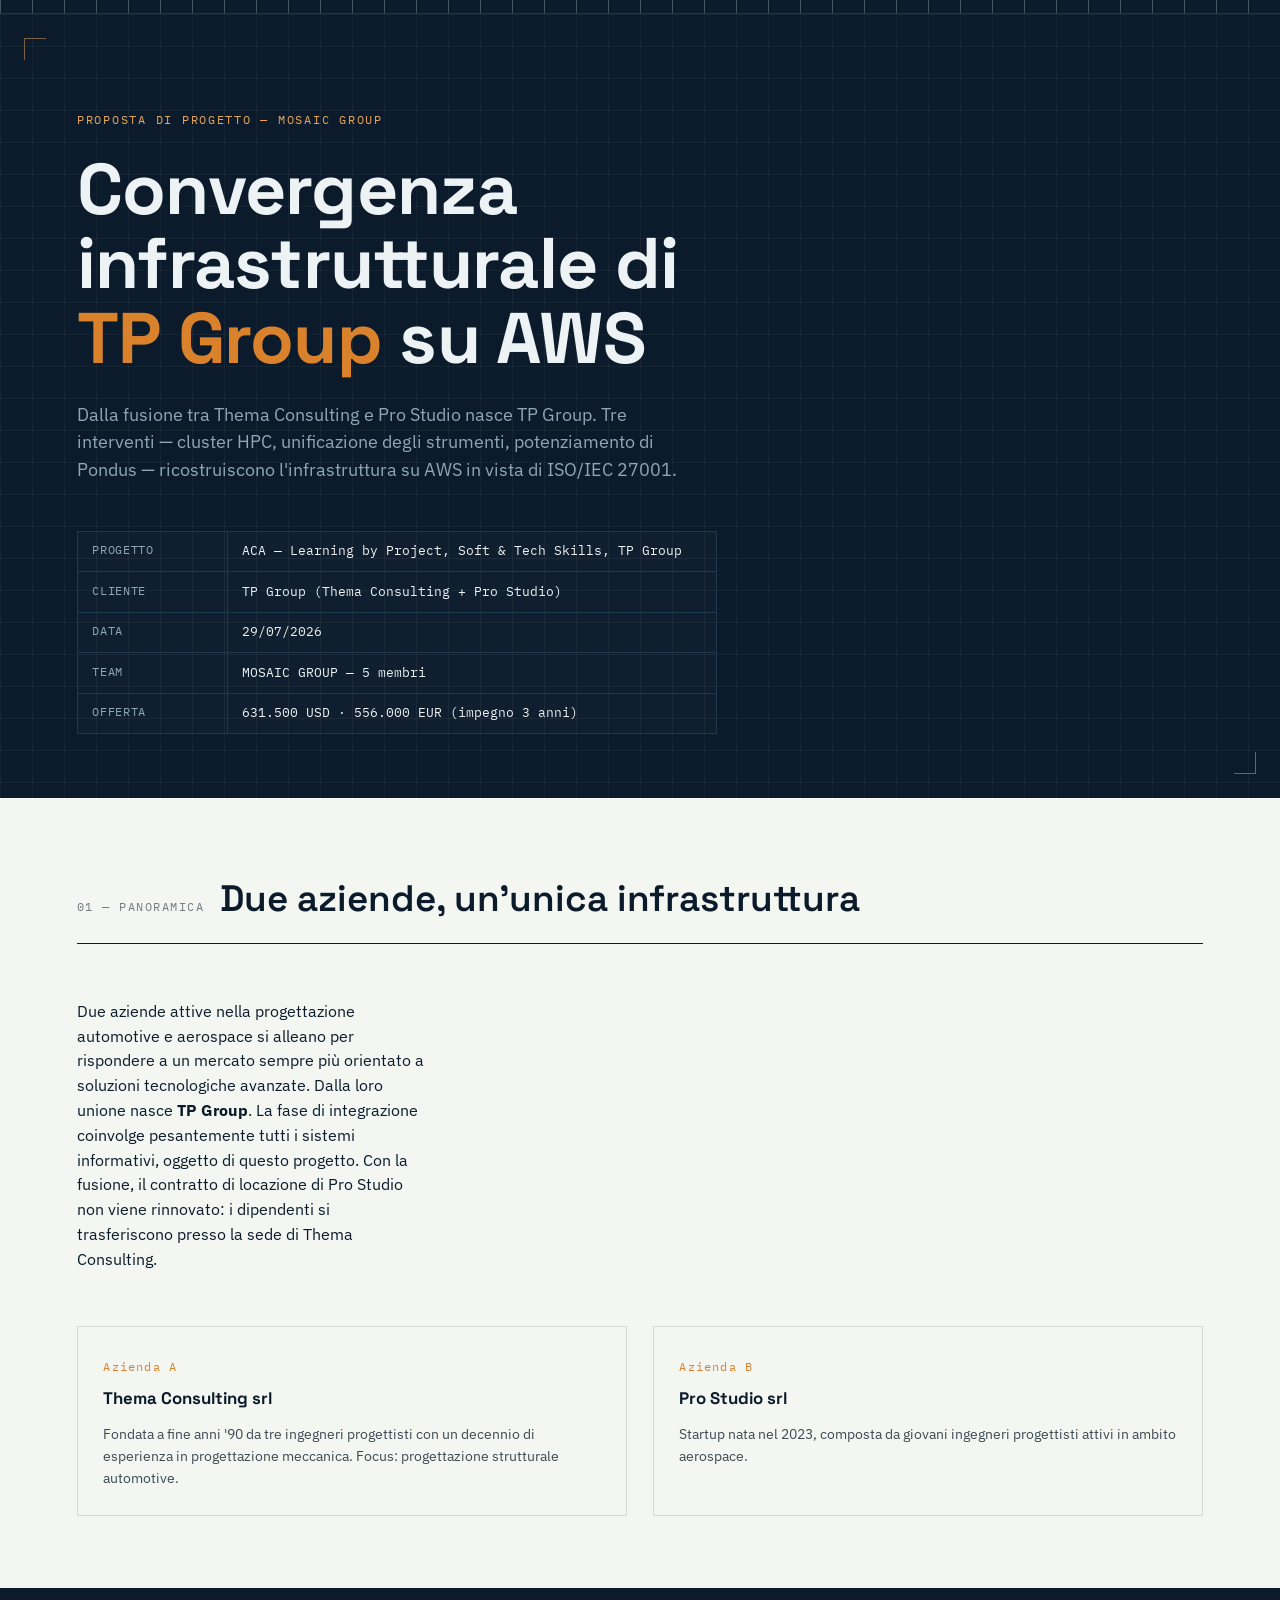
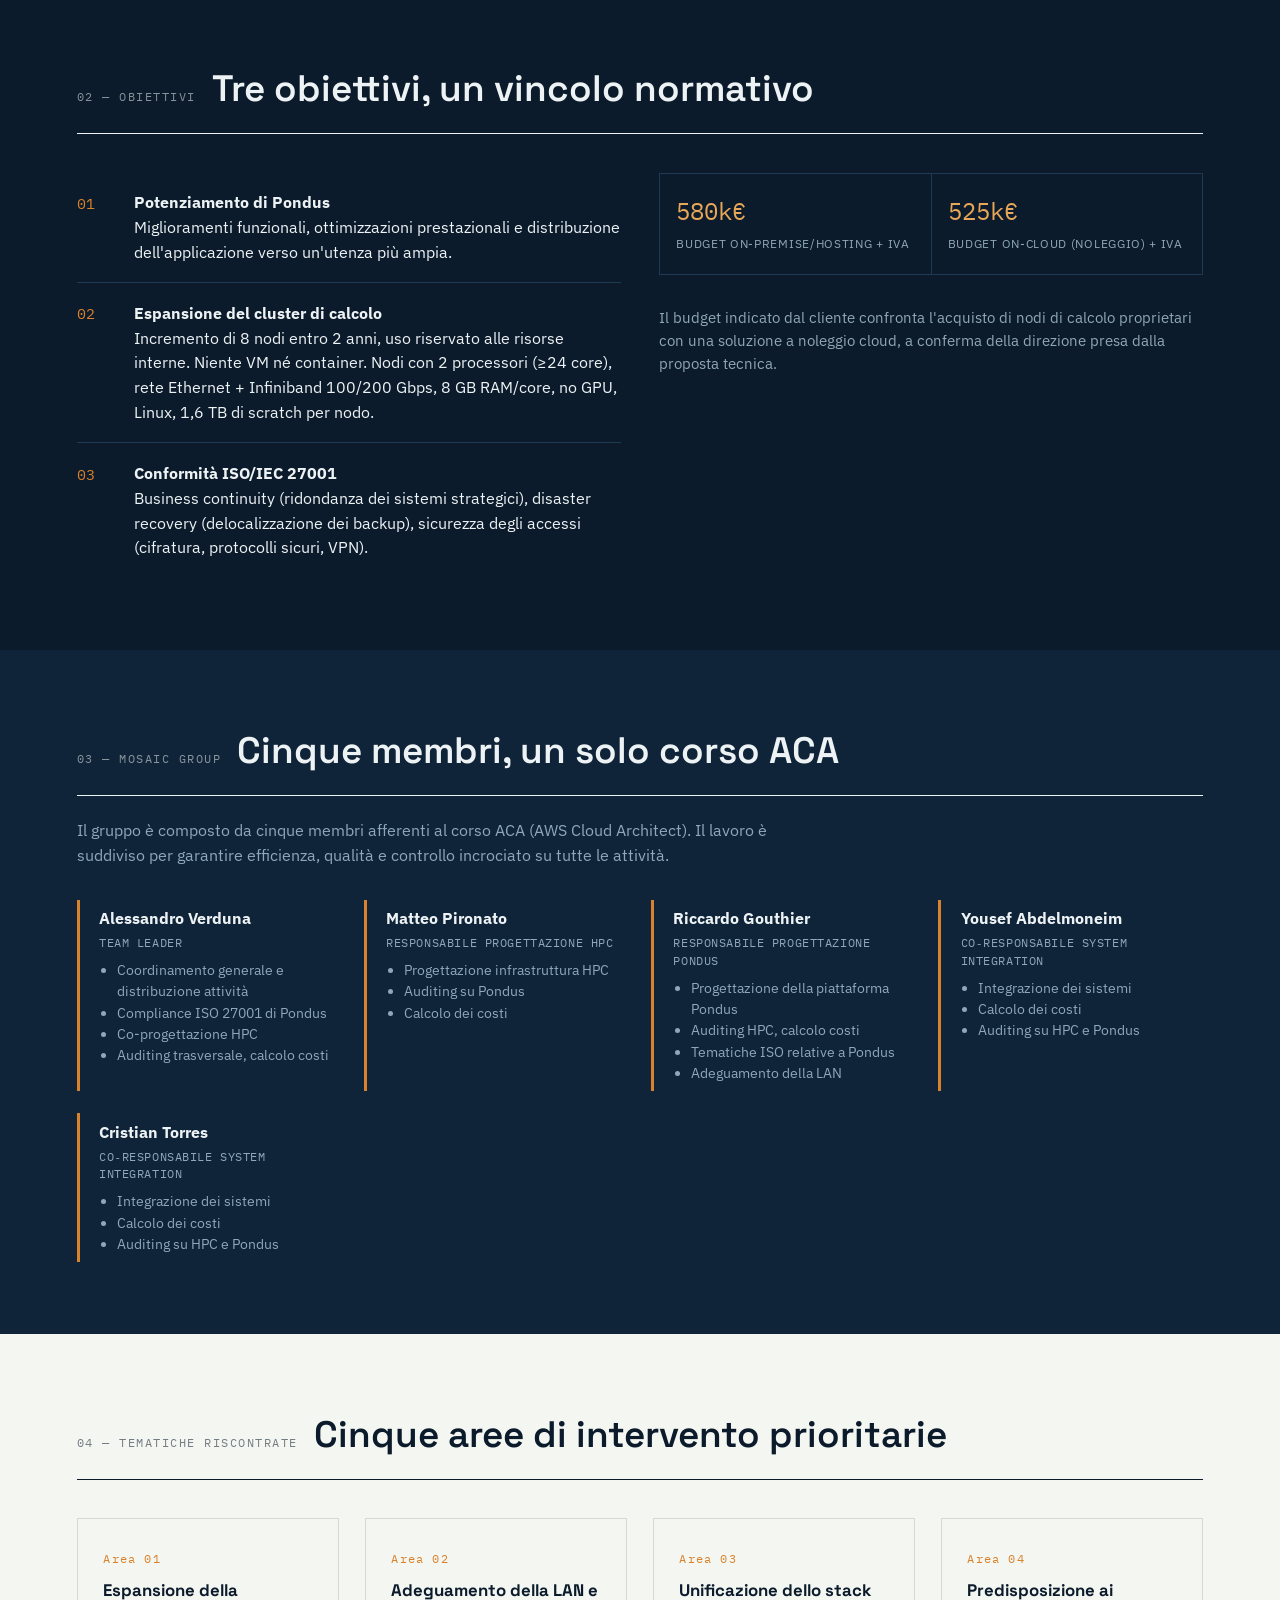
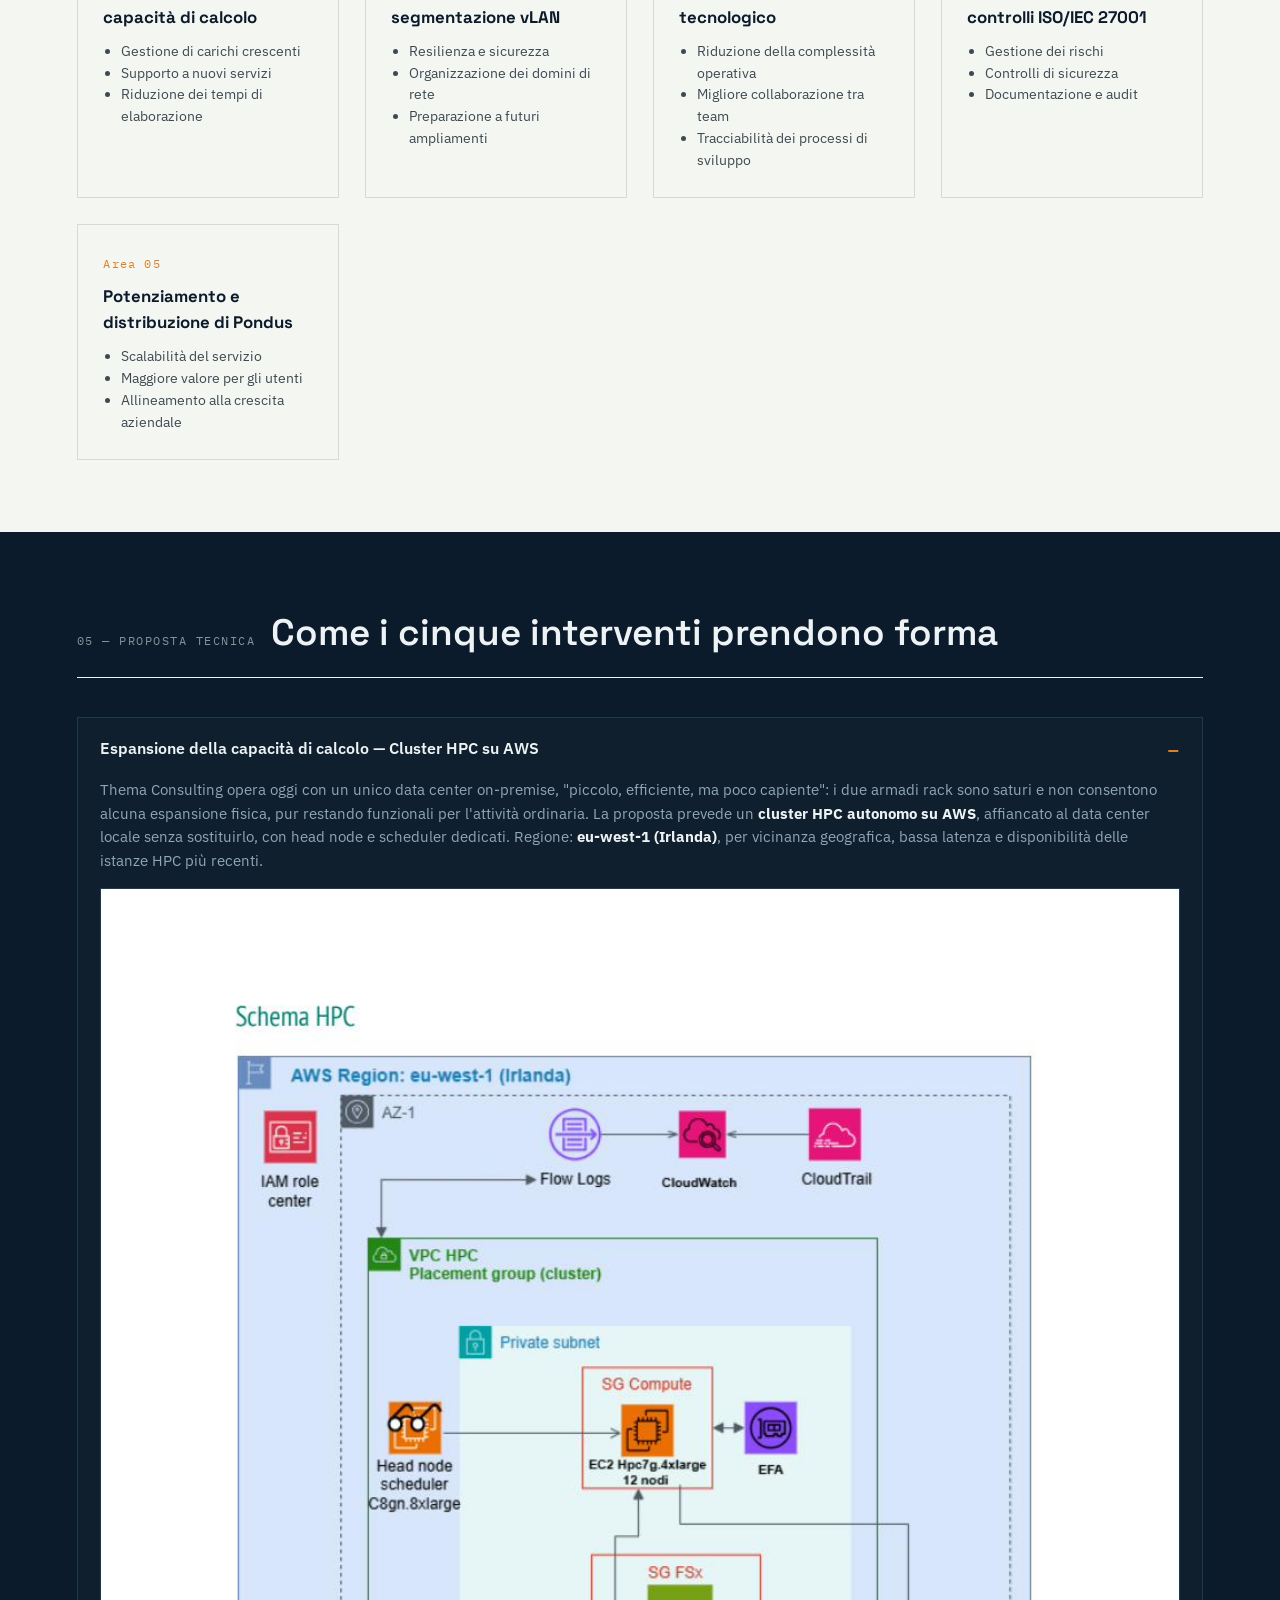
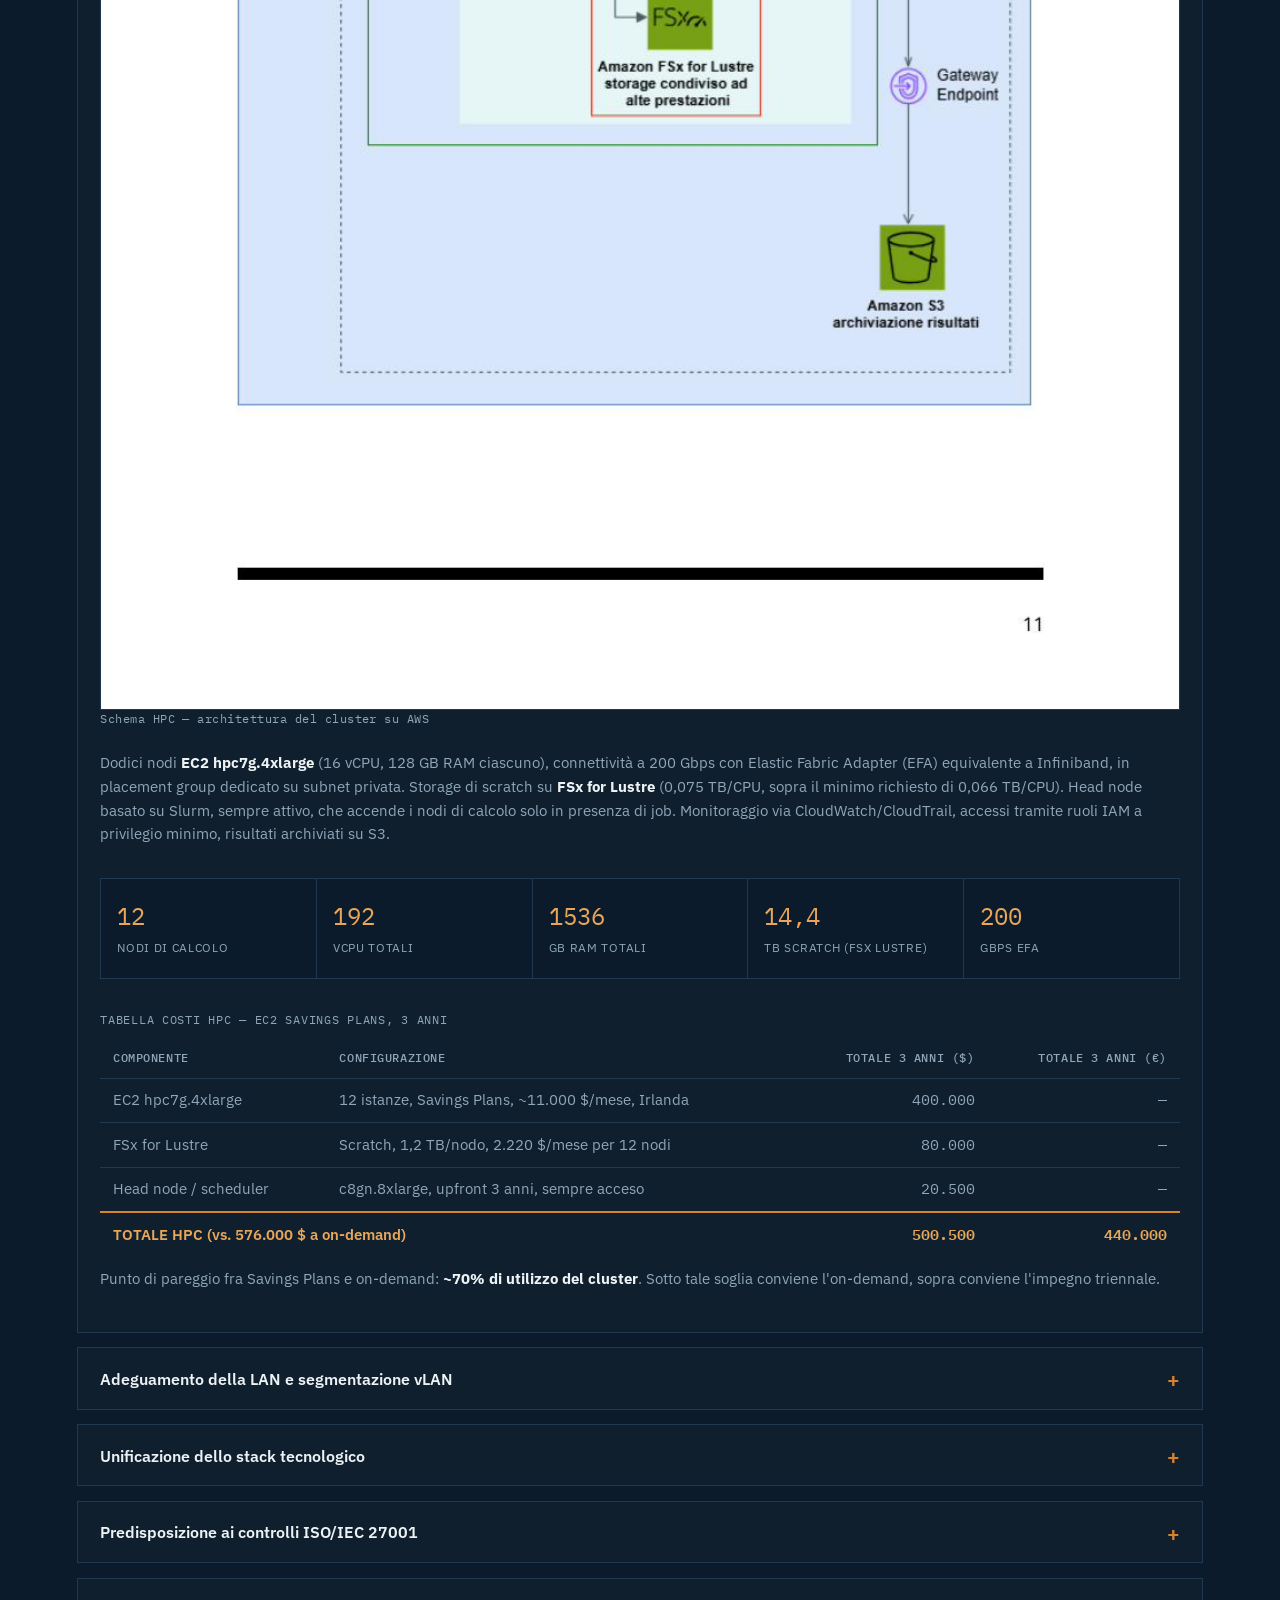
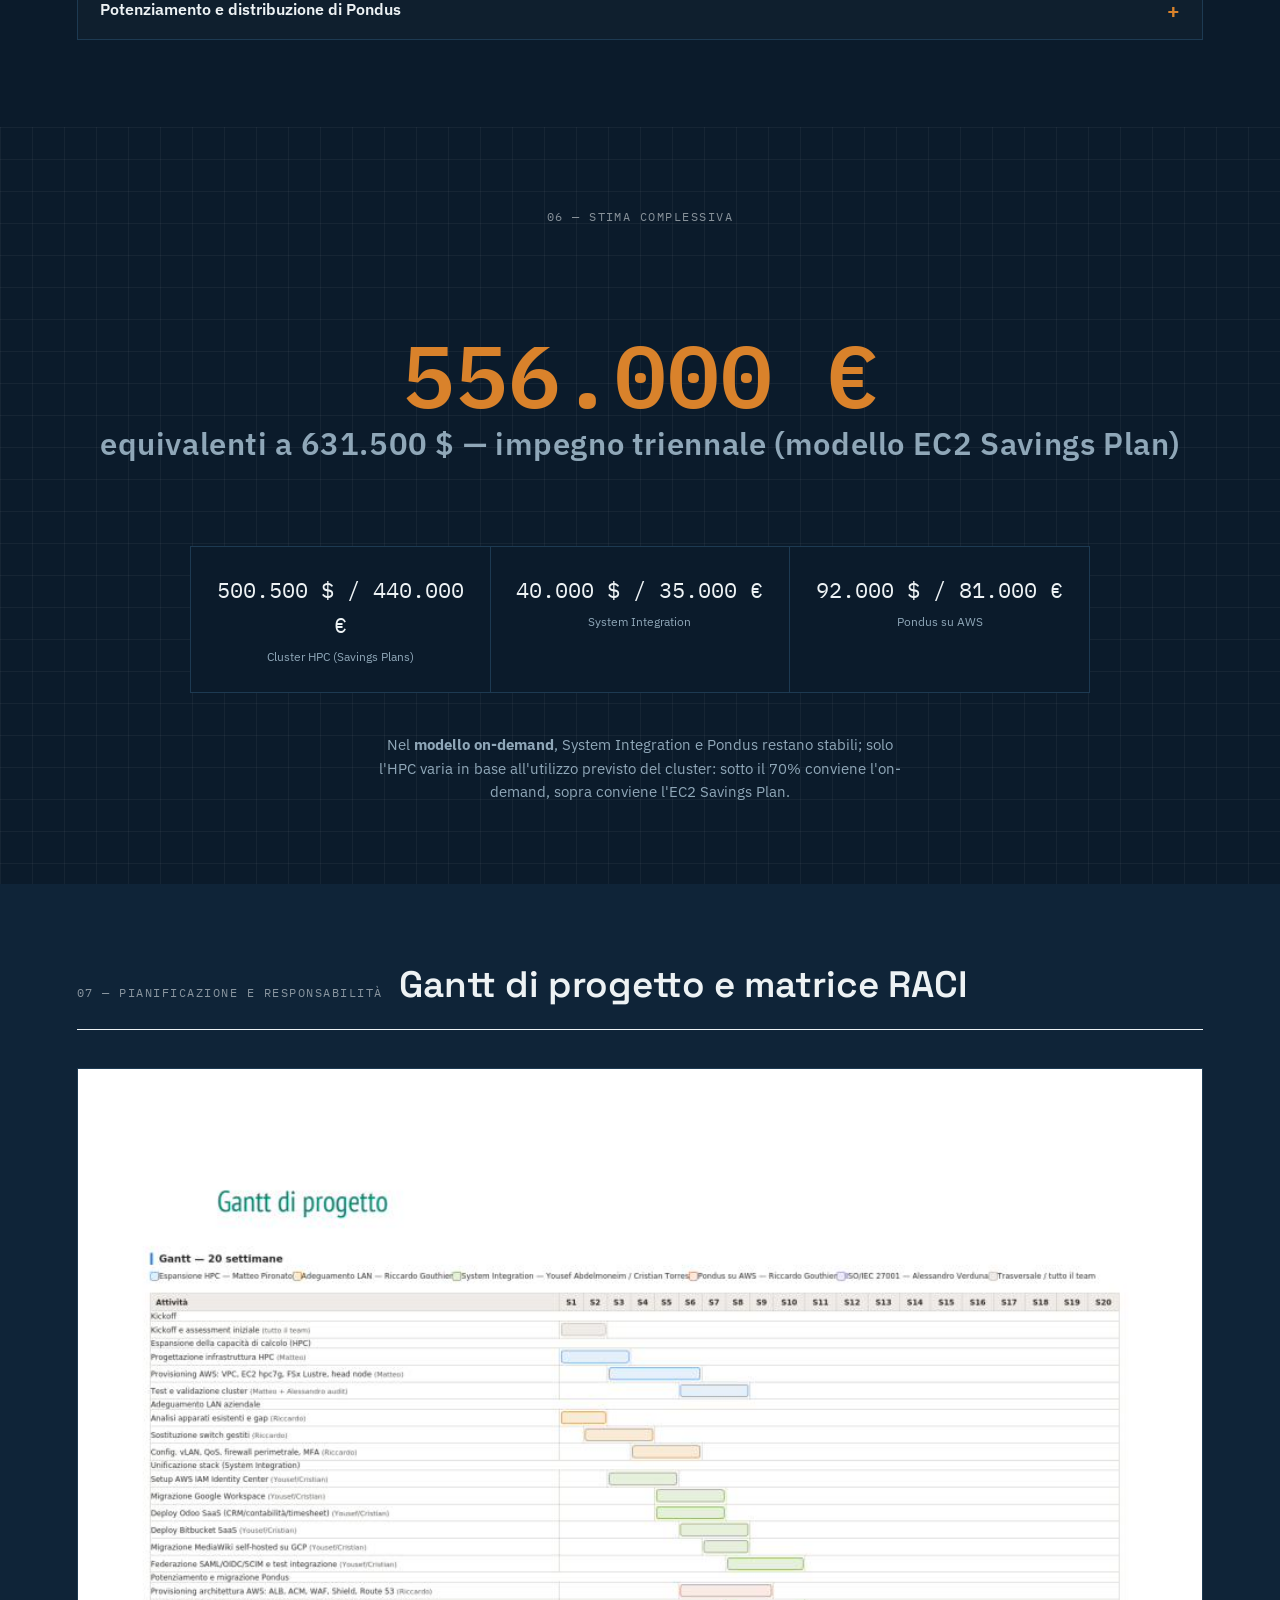
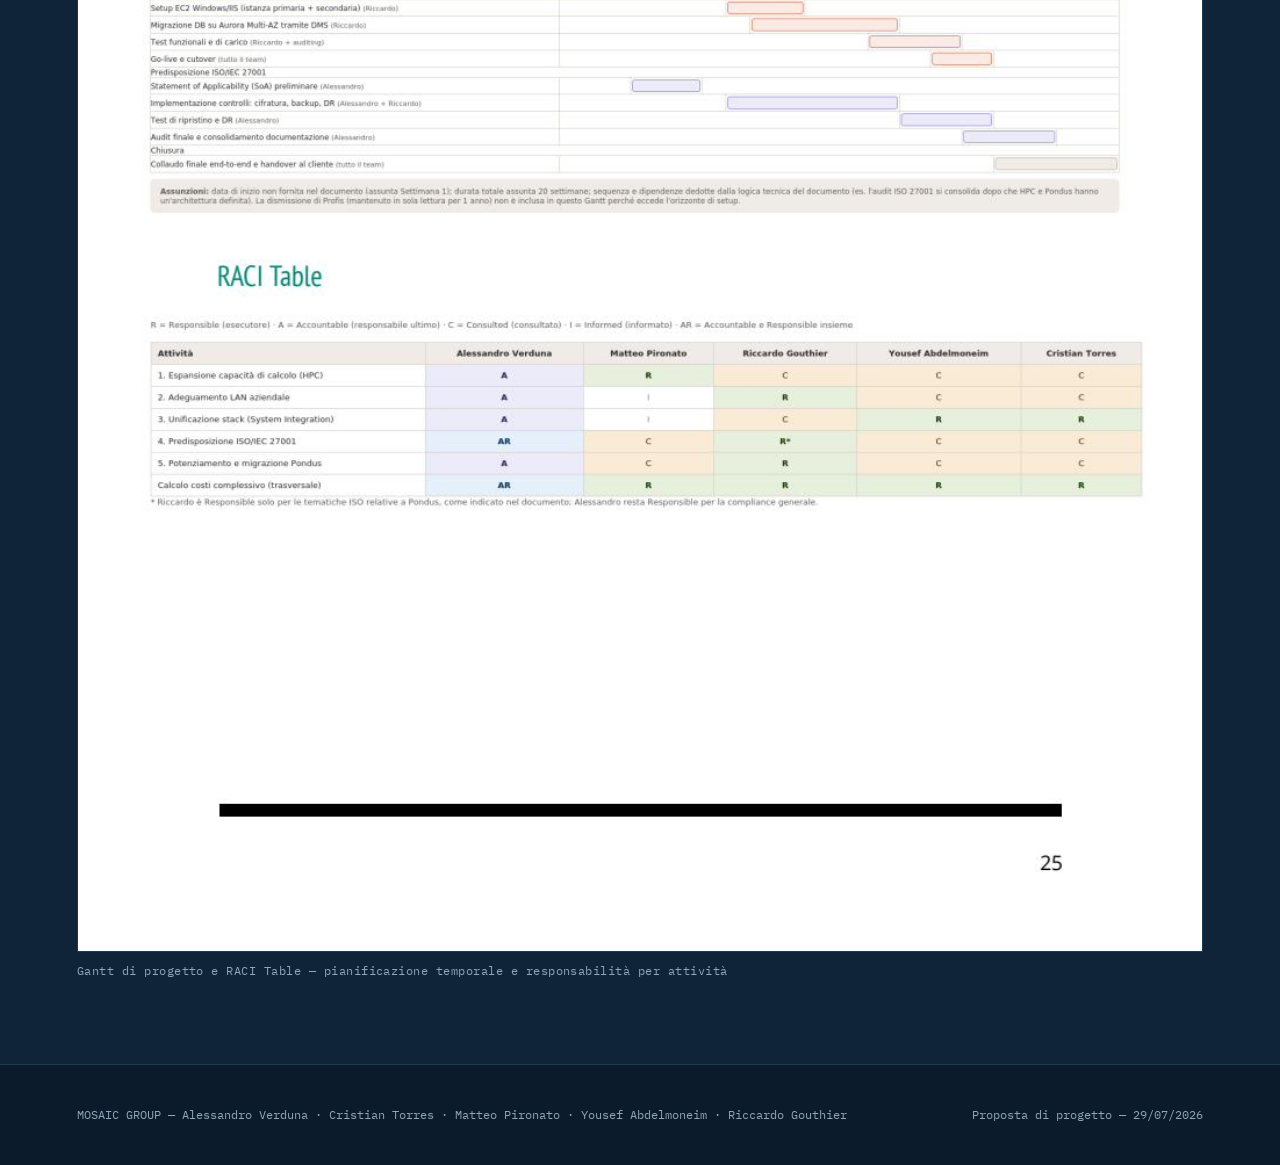
==== MOSAIC_GROUP/index.html @ 59b5c20d "update index" ====
<!DOCTYPE html>
<html lang="it">
<head>
<meta charset="UTF-8">
<meta name="viewport" content="width=device-width, initial-scale=1.0">
<title>TP Group — Convergenza Infrastrutturale su AWS | MOSAIC GROUP</title>
<link rel="preconnect" href="https://fonts.googleapis.com">
<link href="https://fonts.googleapis.com/css2?family=Space+Grotesk:wght@400;500;600;700&family=IBM+Plex+Mono:wght@400;500;600&family=IBM+Plex+Sans:wght@400;500;600&display=swap" rel="stylesheet">
<style>
  :root{
    --navy-deep:#0B1B2B;
    --navy-panel:#0F2438;
    --navy-line:#1D3A52;
    --paper:#F4F6F2;
    --ink:#0B1B2B;
    --amber:#D9822B;
    --amber-soft:#E8A659;
    --teal:#3FA79A;
    --text-hi:#EDF2F4;
    --text-lo:#8FA7B8;
  }
  *{box-sizing:border-box;}
  html{scroll-behavior:smooth;}
  body{
    margin:0;
    background:var(--paper);
    color:var(--ink);
    font-family:'IBM Plex Sans', sans-serif;
    line-height:1.55;
  }
  h1,h2,h3,.display{
    font-family:'Space Grotesk', sans-serif;
  }
  .mono{font-family:'IBM Plex Mono', monospace;}

  .blueprint{
    background-color:var(--navy-deep);
    background-image:
      linear-gradient(rgba(255,255,255,0.045) 1px, transparent 1px),
      linear-gradient(90deg, rgba(255,255,255,0.045) 1px, transparent 1px);
    background-size:32px 32px;
    color:var(--text-hi);
  }

  .ruler{
    height:14px;
    background-color:var(--navy-deep);
    background-image: repeating-linear-gradient(90deg, rgba(255,255,255,0.25) 0 1px, transparent 1px 32px);
    border-bottom:1px solid var(--navy-line);
  }

  .hero{
    position:relative;
    padding:6rem 6vw 4rem;
    overflow:hidden;
  }
  .hero .eyebrow{
    font-family:'IBM Plex Mono', monospace;
    font-size:0.78rem;
    letter-spacing:0.14em;
    text-transform:uppercase;
    color:var(--amber-soft);
    margin:0 0 1.4rem;
  }
  .hero h1{
    font-size:clamp(2.4rem, 5.6vw, 4.6rem);
    line-height:1.04;
    font-weight:700;
    max-width:16ch;
    margin:0 0 1.6rem;
    letter-spacing:-0.01em;
  }
  .hero h1 em{
    font-style:normal;
    color:var(--amber);
  }
  .hero .lede{
    max-width:56ch;
    font-size:1.1rem;
    color:var(--text-lo);
    margin:0 0 3rem;
  }
  .title-block{
    border:1px solid var(--navy-line);
    background:rgba(255,255,255,0.02);
    max-width:640px;
    font-family:'IBM Plex Mono', monospace;
    font-size:0.82rem;
  }
  .title-block .row{
    display:grid;
    grid-template-columns:150px 1fr;
    border-bottom:1px solid var(--navy-line);
  }
  .title-block .row:last-child{border-bottom:none;}
  .title-block .row span, .title-block .row div{
    padding:0.6rem 0.9rem;
  }
  .title-block .row span{
    color:var(--text-lo);
    border-right:1px solid var(--navy-line);
    text-transform:uppercase;
    letter-spacing:0.06em;
    font-size:0.72rem;
  }
  .title-block .row div{color:var(--text-hi);}

  .corner-tick{
    position:absolute;
    width:22px;height:22px;
    border:1px solid var(--amber-soft);
    opacity:0.5;
  }
  .corner-tick.tl{top:24px;left:24px;border-right:none;border-bottom:none;}
  .corner-tick.br{bottom:24px;right:24px;border-left:none;border-top:none;}

  section{
    padding:4.5rem 6vw;
  }
  section.dark{background:var(--navy-deep); color:var(--text-hi);}
  section.light{background:var(--paper); color:var(--ink);}
  section.panel{background:var(--navy-panel); color:var(--text-hi);}

  .section-head{
    display:flex;
    align-items:baseline;
    gap:1rem;
    margin-bottom:2.4rem;
    border-bottom:1px solid currentColor;
    padding-bottom:1rem;
    opacity:1;
  }
  .section-head .tag{
    font-family:'IBM Plex Mono', monospace;
    font-size:0.78rem;
    letter-spacing:0.12em;
    text-transform:uppercase;
    opacity:0.55;
    white-space:nowrap;
  }
  .section-head h2{
    font-size:clamp(1.6rem,3vw,2.3rem);
    margin:0;
    font-weight:600;
  }

  .grid-2{
    display:grid;
    grid-template-columns:repeat(auto-fit, minmax(320px,1fr));
    gap:2.4rem;
  }
  .grid-3{
    display:grid;
    grid-template-columns:repeat(auto-fit, minmax(240px,1fr));
    gap:1.6rem;
  }

  .company-card{
    border:1px solid var(--navy-line);
    background:rgba(255,255,255,0.02);
    padding:1.8rem;
  }
  .company-card h3{
    margin:0 0 0.6rem;
    font-size:1.15rem;
    color:var(--amber-soft);
  }
  .company-card p{margin:0; color:var(--text-lo); font-size:0.95rem;}

  .obj-list{list-style:none; margin:0; padding:0; counter-reset:obj;}
  .obj-list li{
    counter-increment:obj;
    display:grid;
    grid-template-columns:2.6rem 1fr;
    gap:1rem;
    padding:1.1rem 0;
    border-bottom:1px solid var(--navy-line);
  }
  .obj-list li:last-child{border-bottom:none;}
  .obj-list li::before{
    content:counter(obj,decimal-leading-zero);
    font-family:'IBM Plex Mono', monospace;
    color:var(--amber);
    font-size:0.95rem;
    padding-top:0.1rem;
  }

  .issue-card{
    background:var(--paper);
    color:var(--ink);
    border:1px solid #d8d9d2;
    padding:1.6rem;
    position:relative;
  }
  .issue-card .n{
    font-family:'IBM Plex Mono', monospace;
    font-size:0.75rem;
    color:var(--amber);
    letter-spacing:0.1em;
  }
  .issue-card h3{
    font-size:1.05rem;
    margin:0.5rem 0 0.7rem;
  }
  .issue-card ul{
    margin:0.6rem 0 0;
    padding-left:1.1rem;
    font-size:0.88rem;
    color:#3d4a52;
  }

  .team-grid{
    display:grid;
    grid-template-columns:repeat(auto-fit,minmax(260px,1fr));
    gap:1.4rem;
  }
  .team-card{
    border-left:3px solid var(--amber);
    padding:0.4rem 0 0.4rem 1.2rem;
  }
  .team-card h4{margin:0 0 0.2rem; font-size:1rem;}
  .team-card .role{
    font-family:'IBM Plex Mono', monospace;
    font-size:0.72rem;
    color:var(--text-lo);
    text-transform:uppercase;
    letter-spacing:0.05em;
    margin-bottom:0.5rem;
  }
  .team-card ul{margin:0; padding-left:1.1rem; font-size:0.86rem; color:var(--text-lo);}

  .diagram-frame{
    border:1px solid var(--navy-line);
    background:#fff;
    padding:0.6rem;
  }
  .diagram-frame img{
    display:block;
    width:100%;
    height:auto;
  }
  .diagram-caption{
    font-family:'IBM Plex Mono', monospace;
    font-size:0.75rem;
    color:var(--text-lo);
    margin-top:0.6rem;
    letter-spacing:0.04em;
  }

  .spec-strip{
    display:grid;
    grid-template-columns:repeat(auto-fit,minmax(140px,1fr));
    gap:1px;
    background:var(--navy-line);
    border:1px solid var(--navy-line);
    margin:2rem 0;
  }
  .spec{
    background:var(--navy-deep);
    padding:1.2rem 1rem;
  }
  .spec .val{
    font-family:'IBM Plex Mono', monospace;
    font-size:1.5rem;
    color:var(--amber-soft);
    display:block;
  }
  .spec .lbl{
    font-size:0.72rem;
    color:var(--text-lo);
    text-transform:uppercase;
    letter-spacing:0.06em;
  }

  table.cost{
    width:100%;
    border-collapse:collapse;
    font-size:0.92rem;
    margin:1.4rem 0 0.6rem;
  }
  table.cost caption{
    text-align:left;
    font-family:'IBM Plex Mono', monospace;
    font-size:0.75rem;
    text-transform:uppercase;
    letter-spacing:0.06em;
    color:var(--text-lo);
    margin-bottom:0.6rem;
  }
  table.cost th, table.cost td{
    border-bottom:1px solid var(--navy-line);
    padding:0.65rem 0.8rem;
    text-align:left;
  }
  table.cost th{
    font-family:'IBM Plex Mono', monospace;
    font-size:0.72rem;
    text-transform:uppercase;
    letter-spacing:0.05em;
    color:var(--text-lo);
    font-weight:500;
  }
  table.cost td.num, table.cost th.num{text-align:right; font-family:'IBM Plex Mono', monospace;}
  table.cost tr.total td{
    font-weight:600;
    color:var(--amber-soft);
    border-top:2px solid var(--amber);
    border-bottom:none;
  }
  section.light table.cost th, section.light table.cost td{border-color:#d8d9d2;}
  section.light table.cost th{color:#6b7a83;}
  section.light table.cost tr.total td{color:#B5651D;}

  details.tech{
    border:1px solid var(--navy-line);
    margin-bottom:0.9rem;
    background:rgba(255,255,255,0.015);
  }
  details.tech > summary{
    cursor:pointer;
    list-style:none;
    padding:1.1rem 1.4rem;
    display:flex;
    align-items:center;
    justify-content:space-between;
    gap:1rem;
    font-weight:600;
    font-size:1.02rem;
  }
  details.tech > summary::-webkit-details-marker{display:none;}
  details.tech > summary::after{
    content:"+";
    font-family:'IBM Plex Mono', monospace;
    color:var(--amber);
    font-size:1.3rem;
    line-height:1;
  }
  details.tech[open] > summary::after{content:"−";}
  details.tech .body{
    padding:0 1.4rem 1.6rem;
    color:var(--text-lo);
    font-size:0.95rem;
  }
  details.tech .body p{margin:0 0 1rem;}
  details.tech .body ul{padding-left:1.2rem;}
  details.tech .body strong{color:var(--text-hi);}

  /* ---------- totals hero ---------- */
  .totals{
    text-align:center;
    padding:5rem 6vw;
  }
  .totals .figure{
    font-family:'IBM Plex Mono', monospace;
    font-size:clamp(2.6rem,7vw,5.5rem);
    color:var(--amber);
    font-weight:600;
    line-height:1;
  }
  .totals .figure small{
    font-size:0.35em;
    color:var(--text-lo);
    display:block;
    margin-top:0.6rem;
    font-family:'IBM Plex Sans', sans-serif;
    letter-spacing:0.02em;
  }
  .totals-grid{
    display:grid;
    grid-template-columns:repeat(auto-fit,minmax(200px,1fr));
    gap:1px;
    background:var(--navy-line);
    border:1px solid var(--navy-line);
    max-width:900px;
    margin:3rem auto 0;
  }
  .totals-grid .cell{
    background:var(--navy-deep);
    padding:1.6rem 1rem;
  }
  .totals-grid .cell .amt{
    font-family:'IBM Plex Mono', monospace;
    font-size:1.4rem;
    color:var(--text-hi);
  }
  .totals-grid .cell .lbl{
    font-size:0.78rem;
    color:var(--text-lo);
    margin-top:0.3rem;
  }

  .toggle-model{
    display:flex;
    justify-content:center;
    gap:0.5rem;
    margin:2.5rem 0 0;
  }
  .toggle-model button{
    font-family:'IBM Plex Mono', monospace;
    font-size:0.8rem;
    letter-spacing:0.04em;
    padding:0.6rem 1.1rem;
    background:transparent;
    border:1px solid var(--navy-line);
    color:var(--text-lo);
    cursor:pointer;
  }
  .toggle-model button.active{
    color:var(--navy-deep);
    background:var(--amber);
    border-color:var(--amber);
  }

  footer{
    padding:2.5rem 6vw;
    background:var(--navy-deep);
    color:var(--text-lo);
    font-family:'IBM Plex Mono', monospace;
    font-size:0.78rem;
    display:flex;
    flex-wrap:wrap;
    gap:1rem;
    justify-content:space-between;
    border-top:1px solid var(--navy-line);
  }

  @media (max-width:640px){
    .hero{padding:4.5rem 5vw 3rem;}
    section{padding:3rem 5vw;}
    .title-block .row{grid-template-columns:120px 1fr;}
  }

  a:focus-visible, button:focus-visible, summary:focus-visible{
    outline:2px solid var(--amber);
    outline-offset:2px;
  }
  @media (prefers-reduced-motion:reduce){
    html{scroll-behavior:auto;}
  }
</style>
</head>
<body>

<div class="ruler"></div>

<header class="hero blueprint">
  <div class="corner-tick tl"></div>
  <div class="corner-tick br"></div>
  <p class="eyebrow">Proposta di progetto — MOSAIC GROUP</p>
  <h1>Convergenza infrastrutturale di <em>TP&nbsp;Group</em> su AWS</h1>
  <p class="lede">Dalla fusione tra Thema Consulting e Pro Studio nasce TP Group. Tre interventi — cluster HPC, unificazione degli strumenti, potenziamento di Pondus — ricostruiscono l'infrastruttura su AWS in vista di ISO/IEC 27001.</p>

  <div class="title-block">
    <div class="row"><span>Progetto</span><div>ACA — Learning by Project, Soft &amp; Tech Skills, TP Group</div></div>
    <div class="row"><span>Cliente</span><div>TP Group (Thema Consulting + Pro Studio)</div></div>
    <div class="row"><span>Data</span><div>29/07/2026</div></div>
    <div class="row"><span>Team</span><div>MOSAIC GROUP — 5 membri</div></div>
    <div class="row"><span>Offerta</span><div>631.500 USD · 556.000 EUR (impegno 3 anni)</div></div>
  </div>
</header>

<section class="light" id="panoramica">
  <div class="section-head">
    <span class="tag">01 — Panoramica</span>
    <h2>Due aziende, un'unica infrastruttura</h2>
  </div>
  <div class="grid-2">
    <div>
      <p>Due aziende attive nella progettazione automotive e aerospace si alleano per rispondere a un mercato sempre più orientato a soluzioni tecnologiche avanzate. Dalla loro unione nasce <strong>TP Group</strong>. La fase di integrazione coinvolge pesantemente tutti i sistemi informativi, oggetto di questo progetto. Con la fusione, il contratto di locazione di Pro Studio non viene rinnovato: i dipendenti si trasferiscono presso la sede di Thema Consulting.</p>
    </div>
    <div class="grid-3" style="grid-column:1/-1; display:grid; grid-template-columns:repeat(auto-fit,minmax(260px,1fr));">
      <div class="issue-card">
        <span class="n">Azienda A</span>
        <h3>Thema Consulting srl</h3>
        <p style="margin:0;color:#3d4a52;font-size:0.9rem;">Fondata a fine anni '90 da tre ingegneri progettisti con un decennio di esperienza in progettazione meccanica. Focus: progettazione strutturale automotive.</p>
      </div>
      <div class="issue-card">
        <span class="n">Azienda B</span>
        <h3>Pro Studio srl</h3>
        <p style="margin:0;color:#3d4a52;font-size:0.9rem;">Startup nata nel 2023, composta da giovani ingegneri progettisti attivi in ambito aerospace.</p>
      </div>
    </div>
  </div>
</section>

<section class="dark blueprint" id="obiettivi">
  <div class="section-head">
    <span class="tag">02 — Obiettivi</span>
    <h2>Tre obiettivi, un vincolo normativo</h2>
  </div>
  <div class="grid-2">
    <ul class="obj-list">
      <li><div><strong>Potenziamento di Pondus</strong><br>Miglioramenti funzionali, ottimizzazioni prestazionali e distribuzione dell'applicazione verso un'utenza più ampia.</div></li>
      <li><div><strong>Espansione del cluster di calcolo</strong><br>Incremento di 8 nodi entro 2 anni, uso riservato alle risorse interne. Niente VM né container. Nodi con 2 processori (&ge;24 core), rete Ethernet + Infiniband 100/200 Gbps, 8 GB RAM/core, no GPU, Linux, 1,6 TB di scratch per nodo.</div></li>
      <li><div><strong>Conformità ISO/IEC 27001</strong><br>Business continuity (ridondanza dei sistemi strategici), disaster recovery (delocalizzazione dei backup), sicurezza degli accessi (cifratura, protocolli sicuri, VPN).</div></li>
    </ul>
    <div>
      <div class="spec-strip" style="margin-top:0;">
        <div class="spec"><span class="val">580k€</span><span class="lbl">Budget on-premise/hosting + IVA</span></div>
        <div class="spec"><span class="val">525k€</span><span class="lbl">Budget on-cloud (noleggio) + IVA</span></div>
      </div>
      <p style="color:var(--text-lo); font-size:0.92rem;">Il budget indicato dal cliente confronta l'acquisto di nodi di calcolo proprietari con una soluzione a noleggio cloud, a conferma della direzione presa dalla proposta tecnica.</p>
    </div>
  </div>
</section>

<section class="panel" id="team">
  <div class="section-head">
    <span class="tag">03 — MOSAIC GROUP</span>
    <h2>Cinque membri, un solo corso ACA</h2>
  </div>
  <p style="color:var(--text-lo); max-width:70ch; margin-top:-1rem;">Il gruppo è composto da cinque membri afferenti al corso ACA (AWS Cloud Architect). Il lavoro è suddiviso per garantire efficienza, qualità e controllo incrociato su tutte le attività.</p>
  <div class="team-grid" style="margin-top:2rem;">
    <div class="team-card">
      <h4>Alessandro Verduna</h4>
      <div class="role">Team Leader</div>
      <ul>
        <li>Coordinamento generale e distribuzione attività</li>
        <li>Compliance ISO 27001 di Pondus</li>
        <li>Co-progettazione HPC</li>
        <li>Auditing trasversale, calcolo costi</li>
      </ul>
    </div>
    <div class="team-card">
      <h4>Matteo Pironato</h4>
      <div class="role">Responsabile Progettazione HPC</div>
      <ul>
        <li>Progettazione infrastruttura HPC</li>
        <li>Auditing su Pondus</li>
        <li>Calcolo dei costi</li>
      </ul>
    </div>
    <div class="team-card">
      <h4>Riccardo Gouthier</h4>
      <div class="role">Responsabile Progettazione Pondus</div>
      <ul>
        <li>Progettazione della piattaforma Pondus</li>
        <li>Auditing HPC, calcolo costi</li>
        <li>Tematiche ISO relative a Pondus</li>
        <li>Adeguamento della LAN</li>
      </ul>
    </div>
    <div class="team-card">
      <h4>Yousef Abdelmoneim</h4>
      <div class="role">Co‑Responsabile System Integration</div>
      <ul>
        <li>Integrazione dei sistemi</li>
        <li>Calcolo dei costi</li>
        <li>Auditing su HPC e Pondus</li>
      </ul>
    </div>
    <div class="team-card">
      <h4>Cristian Torres</h4>
      <div class="role">Co‑Responsabile System Integration</div>
      <ul>
        <li>Integrazione dei sistemi</li>
        <li>Calcolo dei costi</li>
        <li>Auditing su HPC e Pondus</li>
      </ul>
    </div>
  </div>
</section>

<section class="light" id="tematiche">
  <div class="section-head">
    <span class="tag">04 — Tematiche riscontrate</span>
    <h2>Cinque aree di intervento prioritarie</h2>
  </div>
  <div class="grid-3">
    <div class="issue-card">
      <span class="n">Area 01</span>
      <h3>Espansione della capacità di calcolo</h3>
      <ul>
        <li>Gestione di carichi crescenti</li>
        <li>Supporto a nuovi servizi</li>
        <li>Riduzione dei tempi di elaborazione</li>
      </ul>
    </div>
    <div class="issue-card">
      <span class="n">Area 02</span>
      <h3>Adeguamento della LAN e segmentazione vLAN</h3>
      <ul>
        <li>Resilienza e sicurezza</li>
        <li>Organizzazione dei domini di rete</li>
        <li>Preparazione a futuri ampliamenti</li>
      </ul>
    </div>
    <div class="issue-card">
      <span class="n">Area 03</span>
      <h3>Unificazione dello stack tecnologico</h3>
      <ul>
        <li>Riduzione della complessità operativa</li>
        <li>Migliore collaborazione tra team</li>
        <li>Tracciabilità dei processi di sviluppo</li>
      </ul>
    </div>
    <div class="issue-card">
      <span class="n">Area 04</span>
      <h3>Predisposizione ai controlli ISO/IEC 27001</h3>
      <ul>
        <li>Gestione dei rischi</li>
        <li>Controlli di sicurezza</li>
        <li>Documentazione e audit</li>
      </ul>
    </div>
    <div class="issue-card">
      <span class="n">Area 05</span>
      <h3>Potenziamento e distribuzione di Pondus</h3>
      <ul>
        <li>Scalabilità del servizio</li>
        <li>Maggiore valore per gli utenti</li>
        <li>Allineamento alla crescita aziendale</li>
      </ul>
    </div>
  </div>
</section>

<section class="dark blueprint" id="proposta">
  <div class="section-head">
    <span class="tag">05 — Proposta tecnica</span>
    <h2>Come i cinque interventi prendono forma</h2>
  </div>

  <details class="tech" open>
    <summary>Espansione della capacità di calcolo — Cluster HPC su AWS</summary>
    <div class="body">
      <p>Thema Consulting opera oggi con un unico data center on-premise, "piccolo, efficiente, ma poco capiente": i due armadi rack sono saturi e non consentono alcuna espansione fisica, pur restando funzionali per l'attività ordinaria. La proposta prevede un <strong>cluster HPC autonomo su AWS</strong>, affiancato al data center locale senza sostituirlo, con head node e scheduler dedicati. Regione: <strong>eu-west-1 (Irlanda)</strong>, per vicinanza geografica, bassa latenza e disponibilità delle istanze HPC più recenti.</p>

      <div class="diagram-frame">
        <img src="schema-hpc.jpg" alt="Schema architetturale del cluster HPC su AWS">
      </div>
      <p class="diagram-caption">Schema HPC — architettura del cluster su AWS</p>

      <p style="margin-top:1.4rem;">Dodici nodi <strong>EC2 hpc7g.4xlarge</strong> (16 vCPU, 128 GB RAM ciascuno), connettività a 200 Gbps con Elastic Fabric Adapter (EFA) equivalente a Infiniband, in placement group dedicato su subnet privata. Storage di scratch su <strong>FSx for Lustre</strong> (0,075 TB/CPU, sopra il minimo richiesto di 0,066 TB/CPU). Head node basato su Slurm, sempre attivo, che accende i nodi di calcolo solo in presenza di job. Monitoraggio via CloudWatch/CloudTrail, accessi tramite ruoli IAM a privilegio minimo, risultati archiviati su S3.</p>

      <div class="spec-strip">
        <div class="spec"><span class="val">12</span><span class="lbl">Nodi di calcolo</span></div>
        <div class="spec"><span class="val">192</span><span class="lbl">vCPU totali</span></div>
        <div class="spec"><span class="val">1536</span><span class="lbl">GB RAM totali</span></div>
        <div class="spec"><span class="val">14,4</span><span class="lbl">TB scratch (FSx Lustre)</span></div>
        <div class="spec"><span class="val">200</span><span class="lbl">Gbps EFA</span></div>
      </div>

      <table class="cost">
        <caption>Tabella costi HPC — EC2 Savings Plans, 3 anni</caption>
        <thead><tr><th>Componente</th><th>Configurazione</th><th class="num">Totale 3 anni ($)</th><th class="num">Totale 3 anni (€)</th></tr></thead>
        <tbody>
          <tr><td>EC2 hpc7g.4xlarge</td><td>12 istanze, Savings Plans, ~11.000 $/mese, Irlanda</td><td class="num">400.000</td><td class="num">—</td></tr>
          <tr><td>FSx for Lustre</td><td>Scratch, 1,2 TB/nodo, 2.220 $/mese per 12 nodi</td><td class="num">80.000</td><td class="num">—</td></tr>
          <tr><td>Head node / scheduler</td><td>c8gn.8xlarge, upfront 3 anni, sempre acceso</td><td class="num">20.500</td><td class="num">—</td></tr>
          <tr class="total"><td colspan="2">TOTALE HPC (vs. 576.000 $ a on-demand)</td><td class="num">500.500</td><td class="num">440.000</td></tr>
        </tbody>
      </table>
      <p>Punto di pareggio fra Savings Plans e on-demand: <strong>~70% di utilizzo del cluster</strong>. Sotto tale soglia conviene l'on-demand, sopra conviene l'impegno triennale.</p>
    </div>
  </details>

  <details class="tech">
    <summary>Adeguamento della LAN e segmentazione vLAN</summary>
    <div class="body">
      <p>La fornitura hardware riguarda esclusivamente l'infrastruttura di rete locale: server, storage e calcolo sono interamente demandati ai servizi cloud (Google Workspace, Odoo SaaS, Bitbucket SaaS, MediaWiki su GCP, AWS IAM Identity Center). L'adeguamento della LAN comprende:</p>
      <ul>
        <li>Sostituzione degli apparati non compatibili con segmentazione, vLAN, QoS e gestione centralizzata</li>
        <li>Switch gestiti con vLAN dedicate per traffico amministrativo, postazioni utente, infrastruttura e servizi locali residui</li>
        <li>Postazioni con connettività cablata/wireless conforme (1 Gbps o superiore)</li>
        <li>Migrazione della topologia di rete mantenendo la stessa distribuzione di carico</li>
        <li>Sicurezza perimetrale con firewall coerenti col modello cloud-first e MFA obbligatoria via IAM Identity Center</li>
      </ul>
    </div>
  </details>

  <details class="tech">
    <summary>Unificazione dello stack tecnologico</summary>
    <div class="body">
      <p>Posta, produttività, videoconferenza, archiviazione file, CRM, contabilità, time sheet, controllo versione, documentazione e autenticazione sono oggi duplicati fra Thema Consulting e Pro Studio, con soluzioni eterogenee e ridondate. La proposta converge dieci ambiti di servizio su un unico stack, con <strong>AWS IAM Identity Center</strong> come broker di identità centrale (SAML 2.0, OpenID Connect, SCIM, MFA obbligatoria).</p>
      <ul>
        <li><strong>Google Workspace</strong> — posta, calendario, produttività, drive, videoconferenza (elimina Zimbra, MS365, LibreOffice, MS Teams, NextCloud)</li>
        <li><strong>MediaWiki</strong> — mantenuto self-hosted su GCP, continuità documentale</li>
        <li><strong>Odoo SaaS</strong> — sostituisce SugarCRM, Profis, Kimai per CRM, contabilità e rilevamento ore</li>
        <li><strong>Bitbucket SaaS</strong> — controllo versione e CI/CD, sostituisce GiTea</li>
        <li><strong>AWS IAM Identity Center</strong> — federazione SAML verso Google Workspace, OIDC verso Odoo, provisioning SCIM</li>
      </ul>
      <p>Il software legacy <strong>Profis</strong> resta in sola lettura su un'istanza EC2 per un anno (compliance finanziaria), poi dismesso.</p>
      <p><strong>Governance AWS:</strong> AWS Organizations con OU dedicate — OU-HPC, OU-Pondus, OU-Shared-Services, OU-Security — protette da Service Control Policies, con tagging obbligatorio per tracciabilità granulare dei costi per servizio, OU e team.</p>

      <table class="cost">
        <caption>Tabella costi System Integration</caption>
        <thead><tr><th>Voce</th><th>Dettaglio</th><th class="num">Costo annuo (€)</th></tr></thead>
        <tbody>
          <tr><td>Google Workspace</td><td>Standard, 50 dipendenti</td><td class="num">8.160</td></tr>
          <tr><td>Odoo</td><td>Standard, 10 dipendenti</td><td class="num">1.428</td></tr>
          <tr><td>Bitbucket</td><td>Standard, 40 dipendenti</td><td class="num">1.920</td></tr>
          <tr><td>MediaWiki</td><td>Free, hosting su GCP</td><td class="num">—</td></tr>
          <tr><td>IAM Identity Center</td><td>Free</td><td class="num">—</td></tr>
          <tr><td>Profis (compliance)</td><td>Attivo 1 anno, una tantum</td><td class="num">—</td></tr>
          <tr><td>Backup (locale + S3)</td><td>Cifrato e ridondato</td><td class="num">100</td></tr>
          <tr class="total"><td colspan="2">TOTALE ANNUO / 3 ANNI</td><td class="num">11.600 / 35.000</td></tr>
        </tbody>
      </table>
    </div>
  </details>

  <details class="tech">
    <summary>Predisposizione ai controlli ISO/IEC 27001</summary>
    <div class="body">
      <p>La strategia di backup e Disaster Recovery si applica a <strong>Pondus</strong>, unico servizio esposto all'esterno:</p>
      <ul>
        <li>Backup giornalieri con replica cross-region e Availability Zone differenti</li>
        <li>Cifratura dei backup in transito e a riposo, chiavi gestite via AWS KMS</li>
        <li>Disponibilità annua obiettivo: <strong>95%</strong></li>
        <li>Test periodici di ripristino, documentati e verificabili</li>
      </ul>
      <p>Il <strong>cluster HPC</strong> è escluso dalla strategia di backup avanzata: uso interno, dati di scratch non persistenti, nessun requisito di compliance o continuità operativa. Solo i risultati dei job, già su S3, sono persistenti.</p>
    </div>
  </details>

  <details class="tech">
    <summary>Potenziamento e distribuzione di Pondus</summary>
    <div class="body">
      <p>Pondus viene ricostruita integralmente su AWS con architettura ridondata e scalabile. Accesso utenti tramite <strong>Application Load Balancer</strong> con terminazione HTTPS (AWS Certificate Manager, rinnovo automatico), affiancato da <strong>Route 53</strong> (DNS, routing, failover), <strong>AWS WAF</strong> (protezione da SQL injection, XSS, bot) e <strong>AWS Shield</strong> (mitigazione DDoS).</p>

      <div class="diagram-frame">
        <img src="schema-pondus.jpg" alt="Schema architetturale dell'applicazione Pondus su AWS">
      </div>
      <p class="diagram-caption">Schema Pondus — architettura applicativa su AWS</p>

      <p style="margin-top:1.4rem;">Livello applicativo: istanza <strong>EC2 m6i.4xlarge</strong> (16 vCPU, 64 GB RAM), con una seconda istanza identica in altra Availability Zone attivabile per alta disponibilità. Livello dati: <strong>Amazon Aurora</strong> (MySQL/PostgreSQL) Multi-AZ, istanza primaria db.r5.2xlarge, storage gp3 da 1,2 TB, backup 2 TB. Migrazione dati via <strong>AWS DMS</strong>, credenziali su <strong>AWS Secrets Manager</strong>, accesso amministrativo via <strong>Systems Manager Session Manager</strong> (niente chiavi SSH). Osservabilità con CloudWatch e CloudTrail, backup replicati cross-region.</p>

      <table class="cost">
        <caption>Stima costi — Architettura Pondus su AWS, 3 anni</caption>
        <thead><tr><th>Componente</th><th>Configurazione</th><th class="num">Totale 3 anni ($)</th><th class="num">Totale 3 anni (€)</th></tr></thead>
        <tbody>
          <tr><td>EC2 m6i.4xlarge</td><td>16 vCPU, 64 GB RAM, 2 istanze, upfront, Stoccolma</td><td class="num">17.000</td><td class="num">15.000</td></tr>
          <tr><td>RDS Aurora DB</td><td>db.r5.2xlarge, 8 vCPU, 64 GB RAM, storage gp3 1,2 TB, backup 2 TB, Stoccolma</td><td class="num">75.000</td><td class="num">66.000</td></tr>
          <tr class="total"><td colspan="2">TOTALE PONDUS</td><td class="num">92.000</td><td class="num">81.000</td></tr>
        </tbody>
      </table>
    </div>
  </details>
</section>

<section class="totals blueprint" id="totali">
  <div class="section-head" style="justify-content:center; border:none;">
    <span class="tag">06 — Stima complessiva</span>
  </div>
  <p class="figure">556.000 €<small>equivalenti a 631.500 $ — impegno triennale (modello EC2 Savings Plan)</small></p>

  <div class="totals-grid">
    <div class="cell"><div class="amt">500.500 $ / 440.000 €</div><div class="lbl">Cluster HPC (Savings Plans)</div></div>
    <div class="cell"><div class="amt">40.000 $ / 35.000 €</div><div class="lbl">System Integration</div></div>
    <div class="cell"><div class="amt">92.000 $ / 81.000 €</div><div class="lbl">Pondus su AWS</div></div>
  </div>

  <p style="max-width:60ch; margin:2.5rem auto 0; color:var(--text-lo); font-size:0.95rem;">Nel <strong>modello on-demand</strong>, System Integration e Pondus restano stabili; solo l'HPC varia in base all'utilizzo previsto del cluster: sotto il 70% conviene l'on-demand, sopra conviene l'EC2 Savings Plan.</p>
</section>

<section class="panel" id="pianificazione">
  <div class="section-head">
    <span class="tag">07 — Pianificazione e responsabilità</span>
    <h2>Gantt di progetto e matrice RACI</h2>
  </div>
  <div class="diagram-frame">
    <img src="gantt-raci.jpg" alt="Gantt di progetto e tabella RACI">
  </div>
  <p class="diagram-caption">Gantt di progetto e RACI Table — pianificazione temporale e responsabilità per attività</p>
</section>

<footer>
  <span>MOSAIC GROUP — Alessandro Verduna · Cristian Torres · Matteo Pironato · Yousef Abdelmoneim · Riccardo Gouthier</span>
  <span>Proposta di progetto — 29/07/2026</span>
</footer>

</body>
</html>
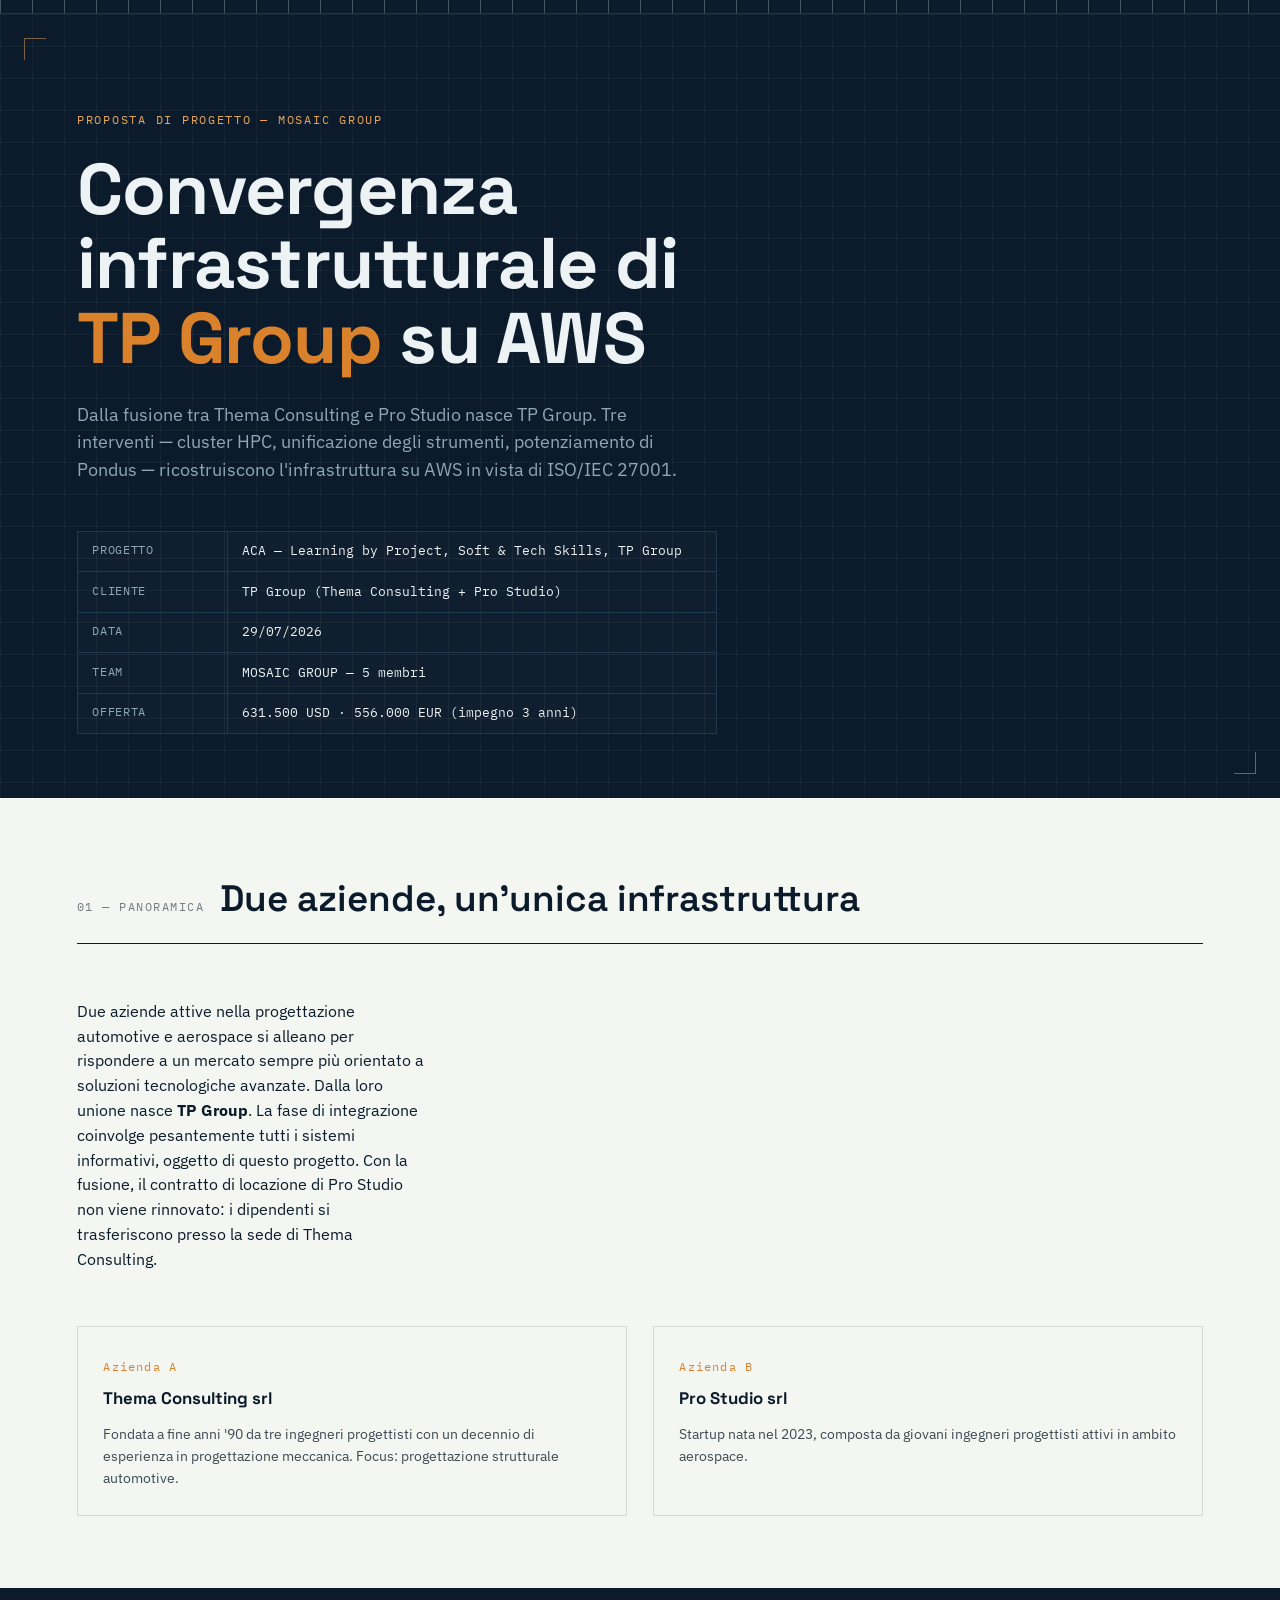
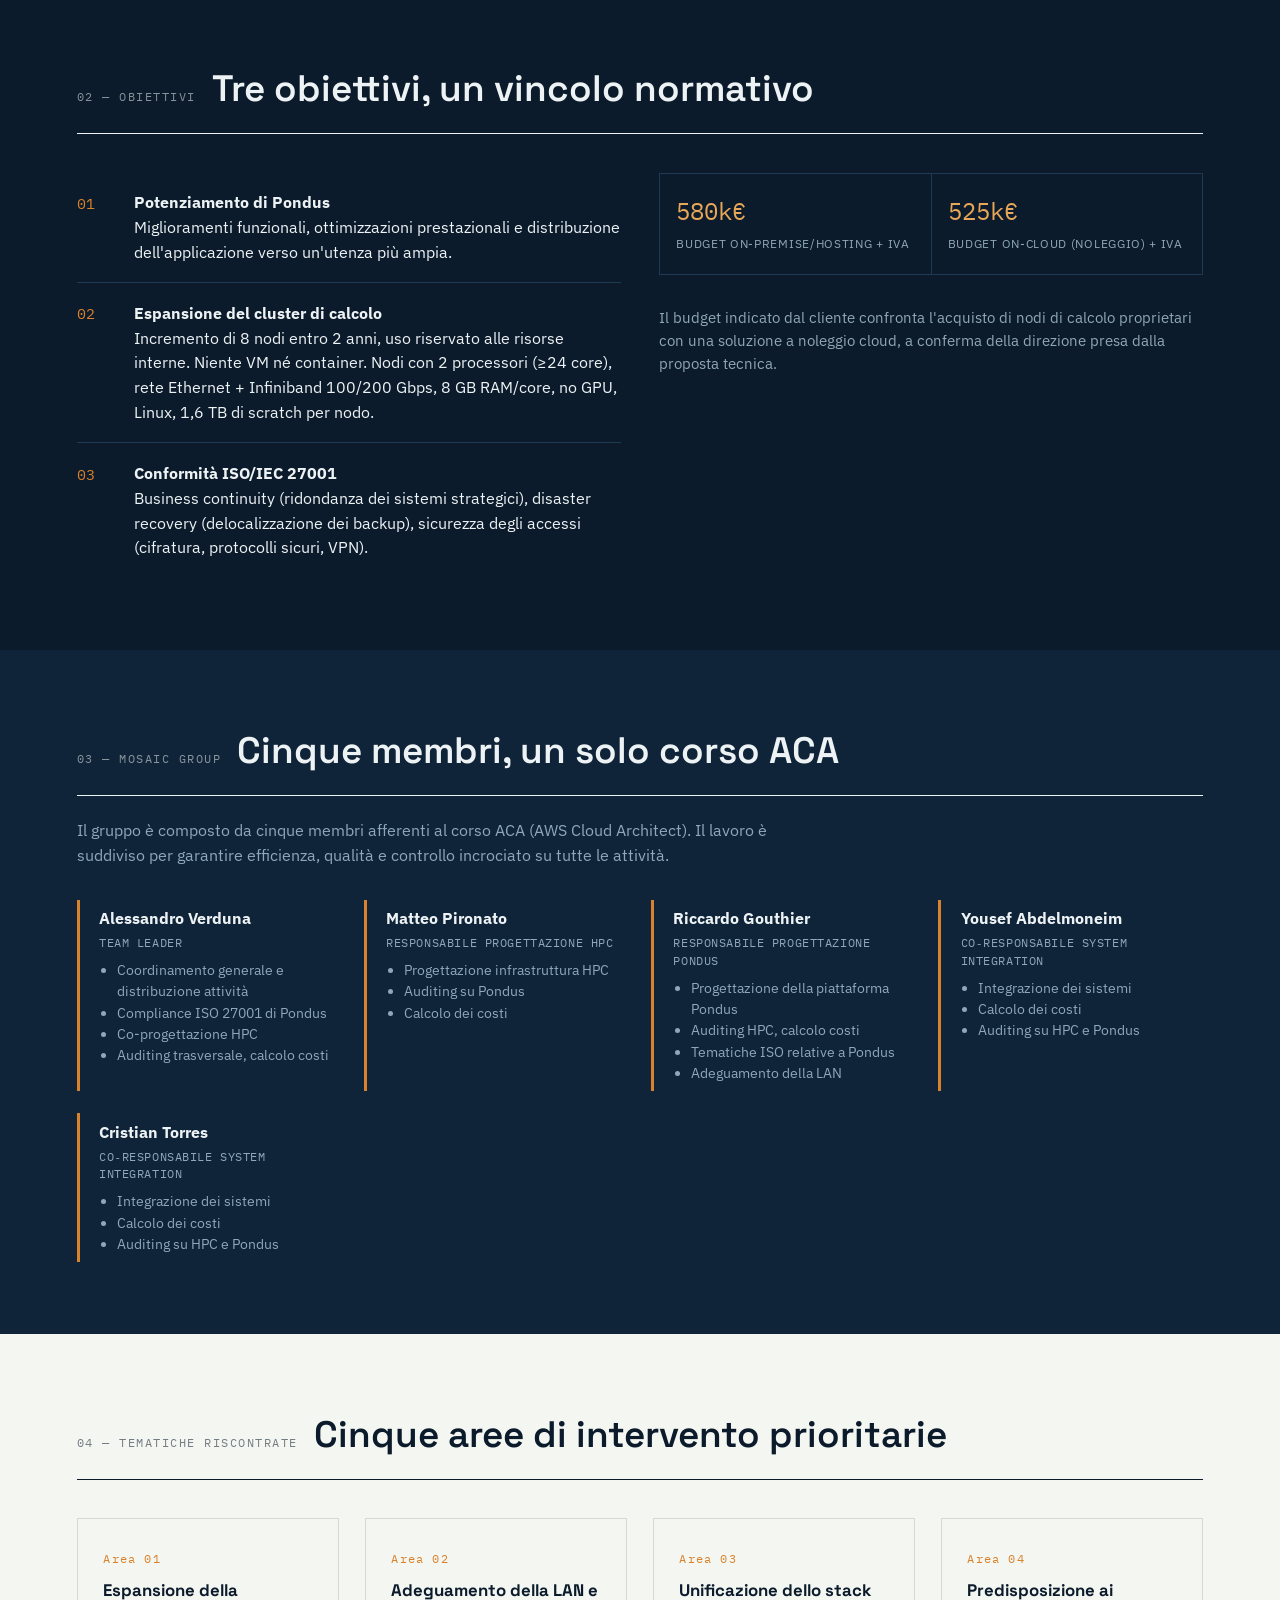
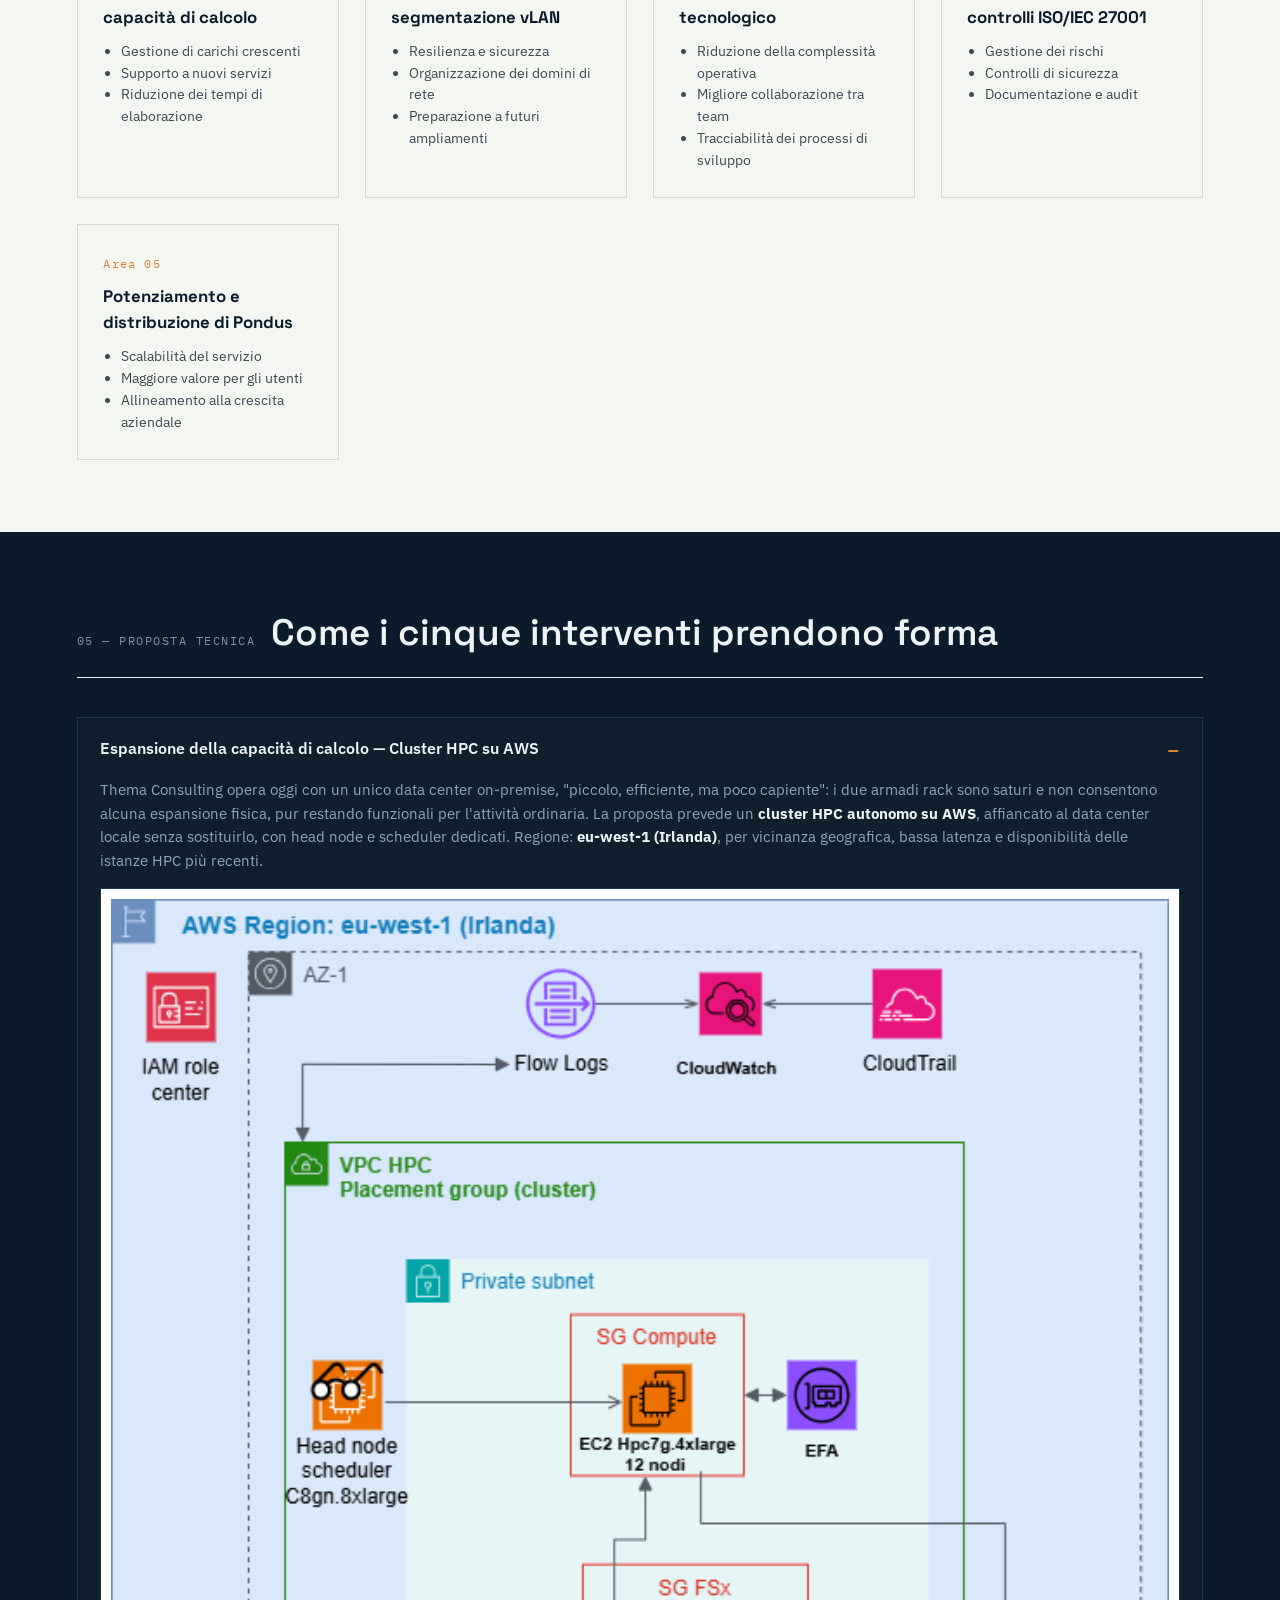
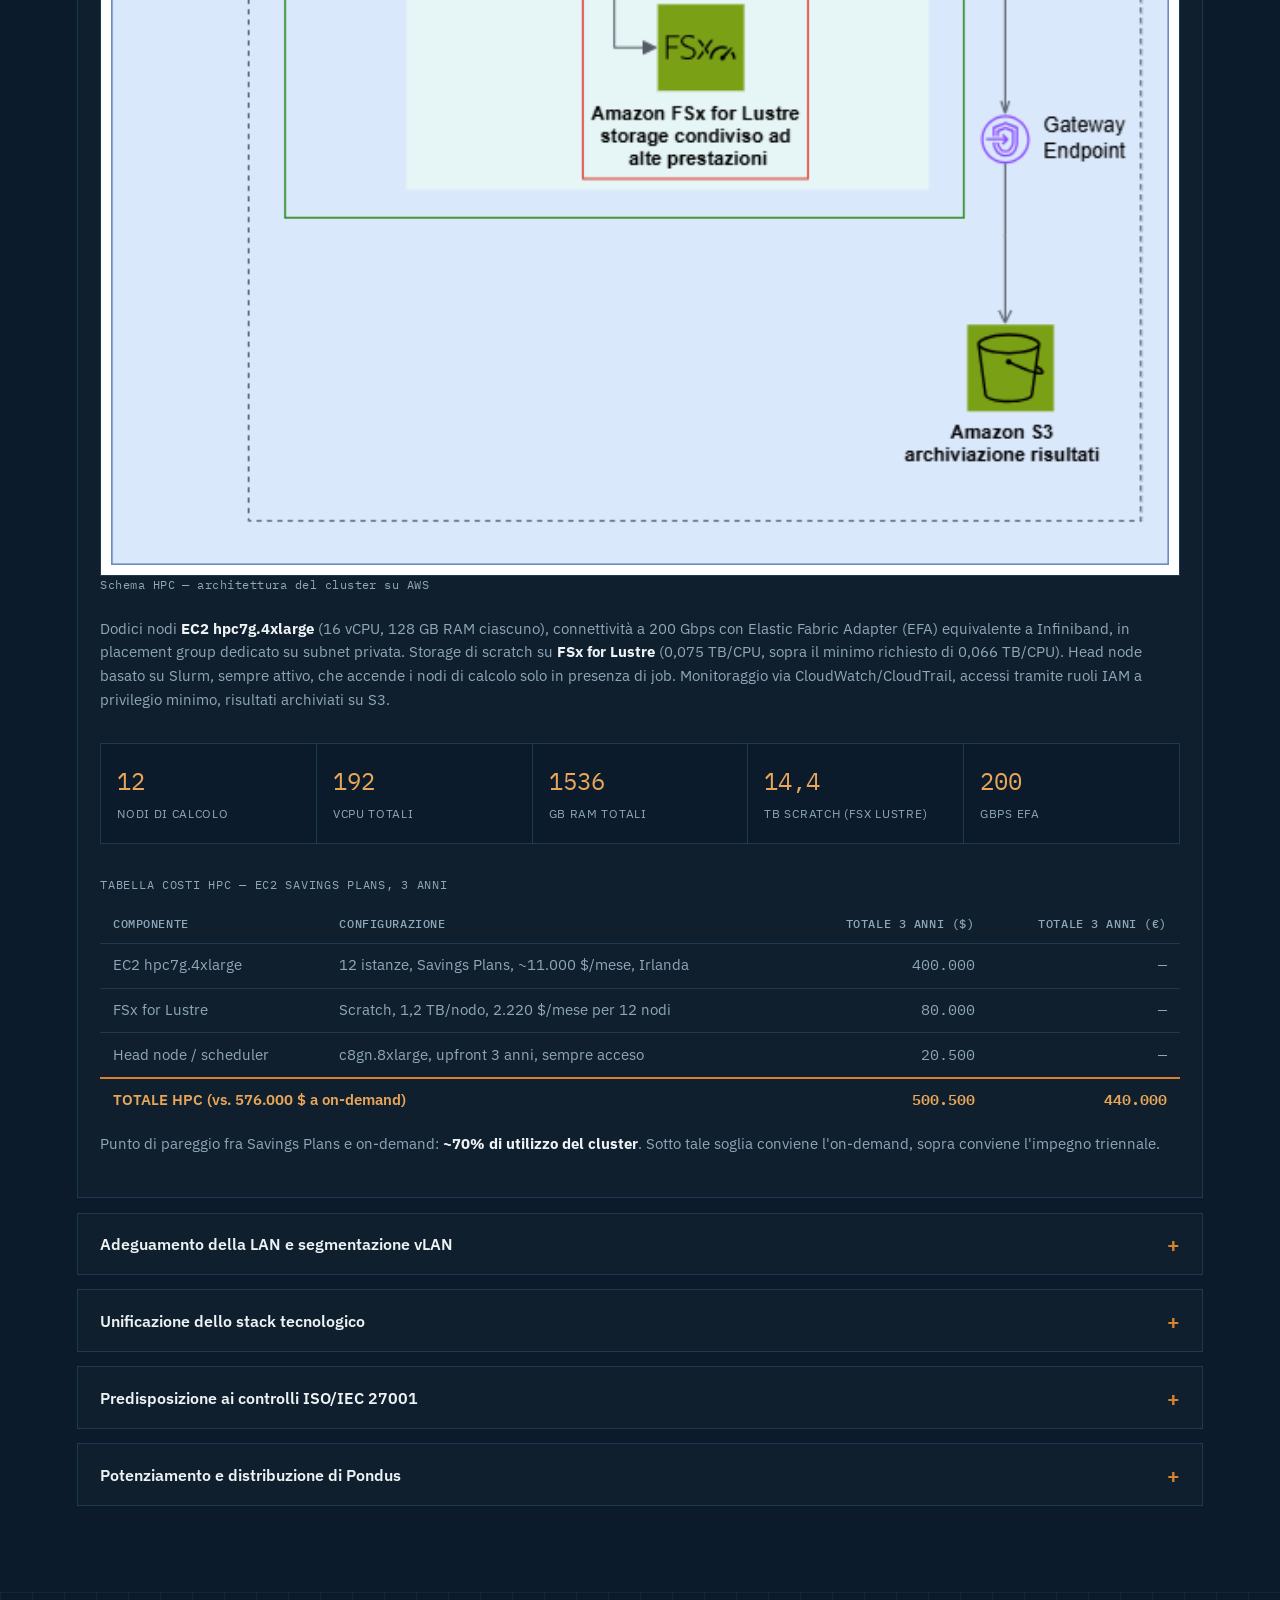
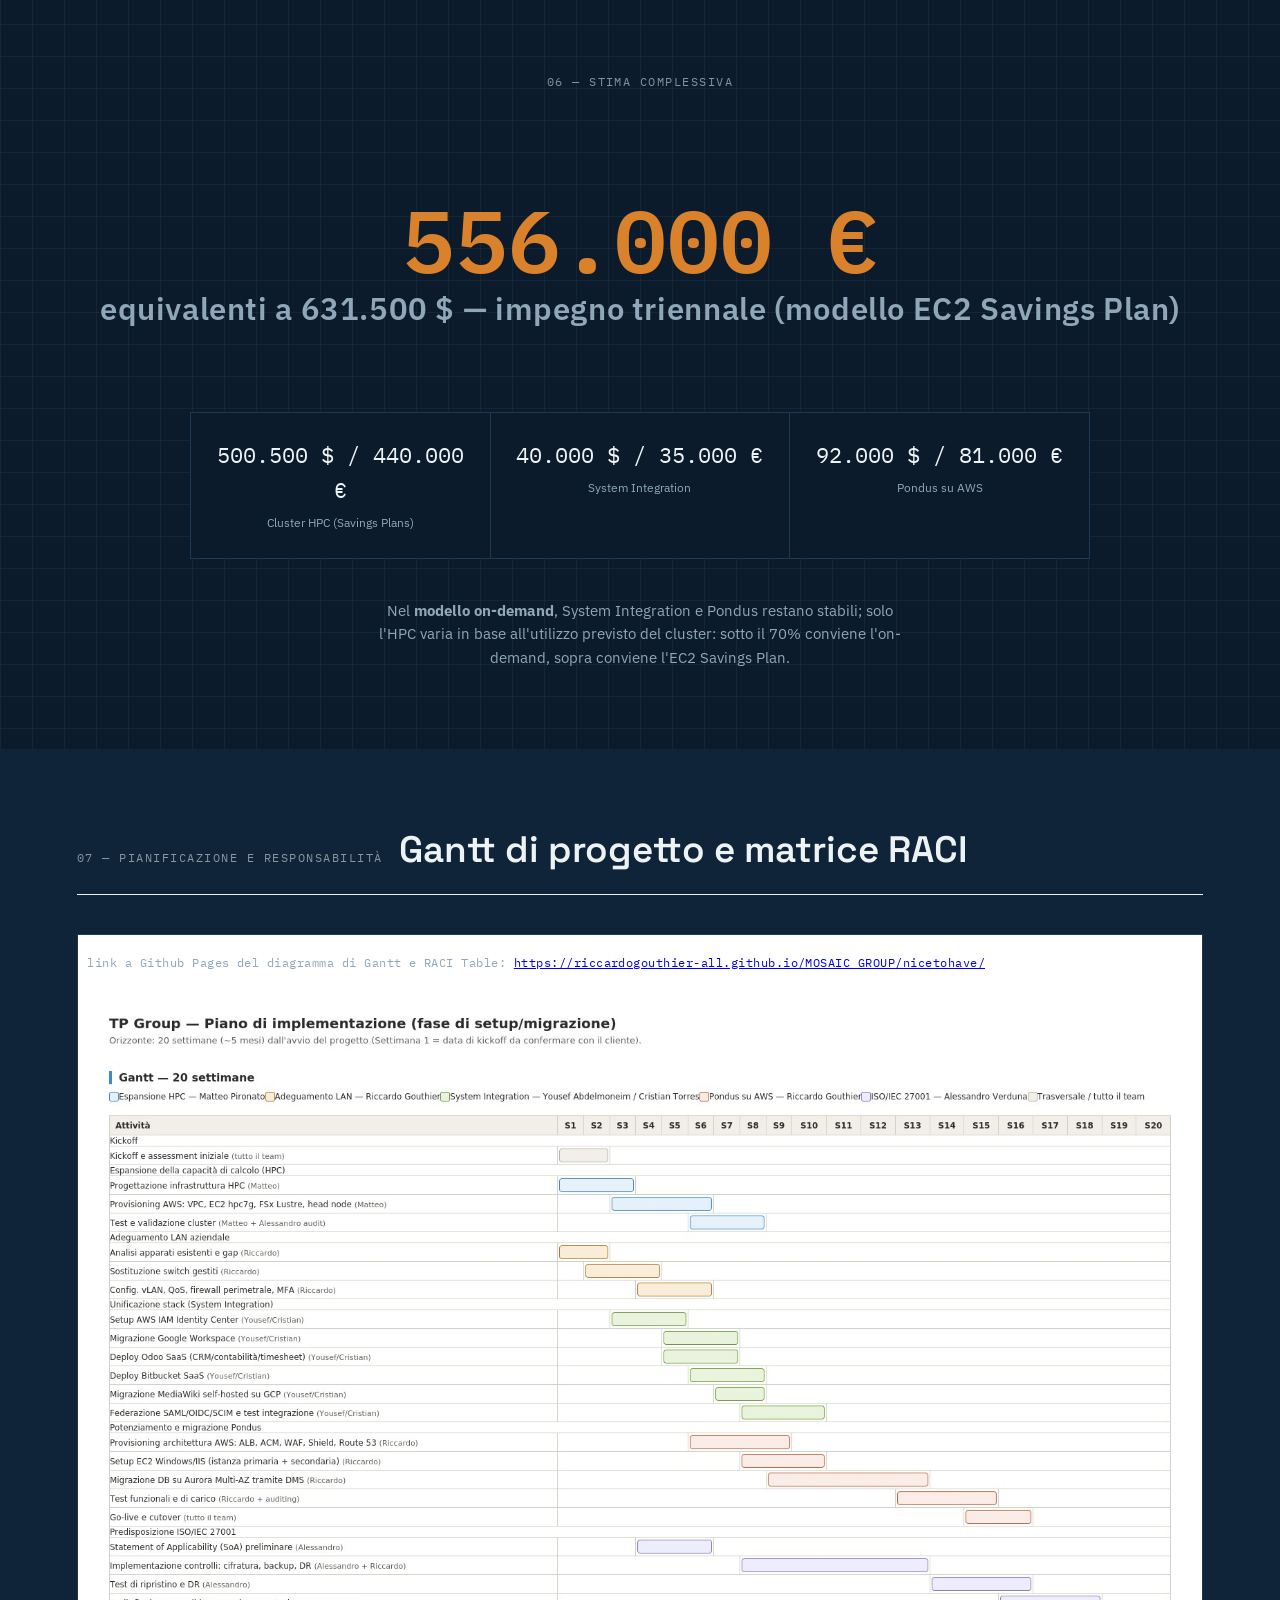
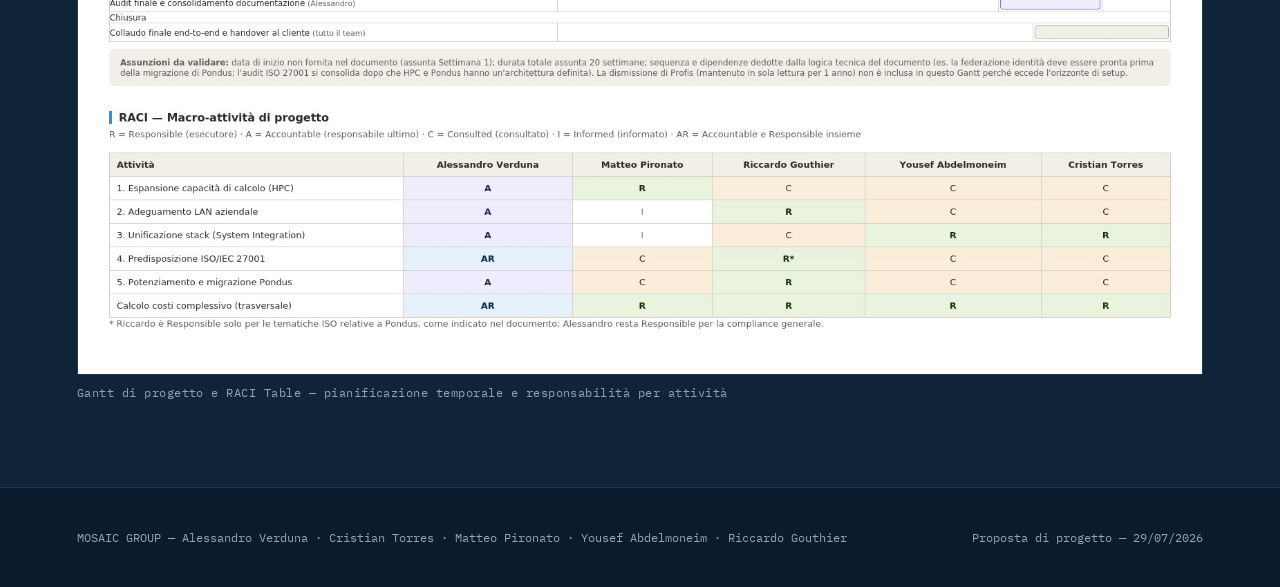
==== commit e7c67238: "rifiniture index principale" ====
--- a/MOSAIC_GROUP/index.html
+++ b/MOSAIC_GROUP/index.html
@@ -627,7 +627,7 @@
       <p>Thema Consulting opera oggi con un unico data center on-premise, "piccolo, efficiente, ma poco capiente": i due armadi rack sono saturi e non consentono alcuna espansione fisica, pur restando funzionali per l'attività ordinaria. La proposta prevede un <strong>cluster HPC autonomo su AWS</strong>, affiancato al data center locale senza sostituirlo, con head node e scheduler dedicati. Regione: <strong>eu-west-1 (Irlanda)</strong>, per vicinanza geografica, bassa latenza e disponibilità delle istanze HPC più recenti.</p>
 
       <div class="diagram-frame">
-        <img src="schema-hpc.jpg" alt="Schema architetturale del cluster HPC su AWS">
+        <img src="schema-hpc.png" alt="Schema architetturale del cluster HPC su AWS">
       </div>
       <p class="diagram-caption">Schema HPC — architettura del cluster su AWS</p>
 
@@ -720,7 +720,7 @@
       <p>Pondus viene ricostruita integralmente su AWS con architettura ridondata e scalabile. Accesso utenti tramite <strong>Application Load Balancer</strong> con terminazione HTTPS (AWS Certificate Manager, rinnovo automatico), affiancato da <strong>Route 53</strong> (DNS, routing, failover), <strong>AWS WAF</strong> (protezione da SQL injection, XSS, bot) e <strong>AWS Shield</strong> (mitigazione DDoS).</p>
 
       <div class="diagram-frame">
-        <img src="schema-pondus.jpg" alt="Schema architetturale dell'applicazione Pondus su AWS">
+        <img src="schema-pondus.png" alt="Schema architetturale dell'applicazione Pondus su AWS">
       </div>
       <p class="diagram-caption">Schema Pondus — architettura applicativa su AWS</p>
 
@@ -760,7 +760,8 @@
     <h2>Gantt di progetto e matrice RACI</h2>
   </div>
   <div class="diagram-frame">
-    <img src="gantt-raci.jpg" alt="Gantt di progetto e tabella RACI">
+    <p class="diagram-caption">link a Github Pages del diagramma di Gantt e RACI Table: <a href="https://riccardogouthier-all.github.io/MOSAIC_GROUP/nicetohave/" target="_blank">https://riccardogouthier-all.github.io/MOSAIC_GROUP/nicetohave/</a></p>
+    <img src="gantt-raci.jpeg" alt="Gantt di progetto e tabella RACI">
   </div>
   <p class="diagram-caption">Gantt di progetto e RACI Table — pianificazione temporale e responsabilità per attività</p>
 </section>
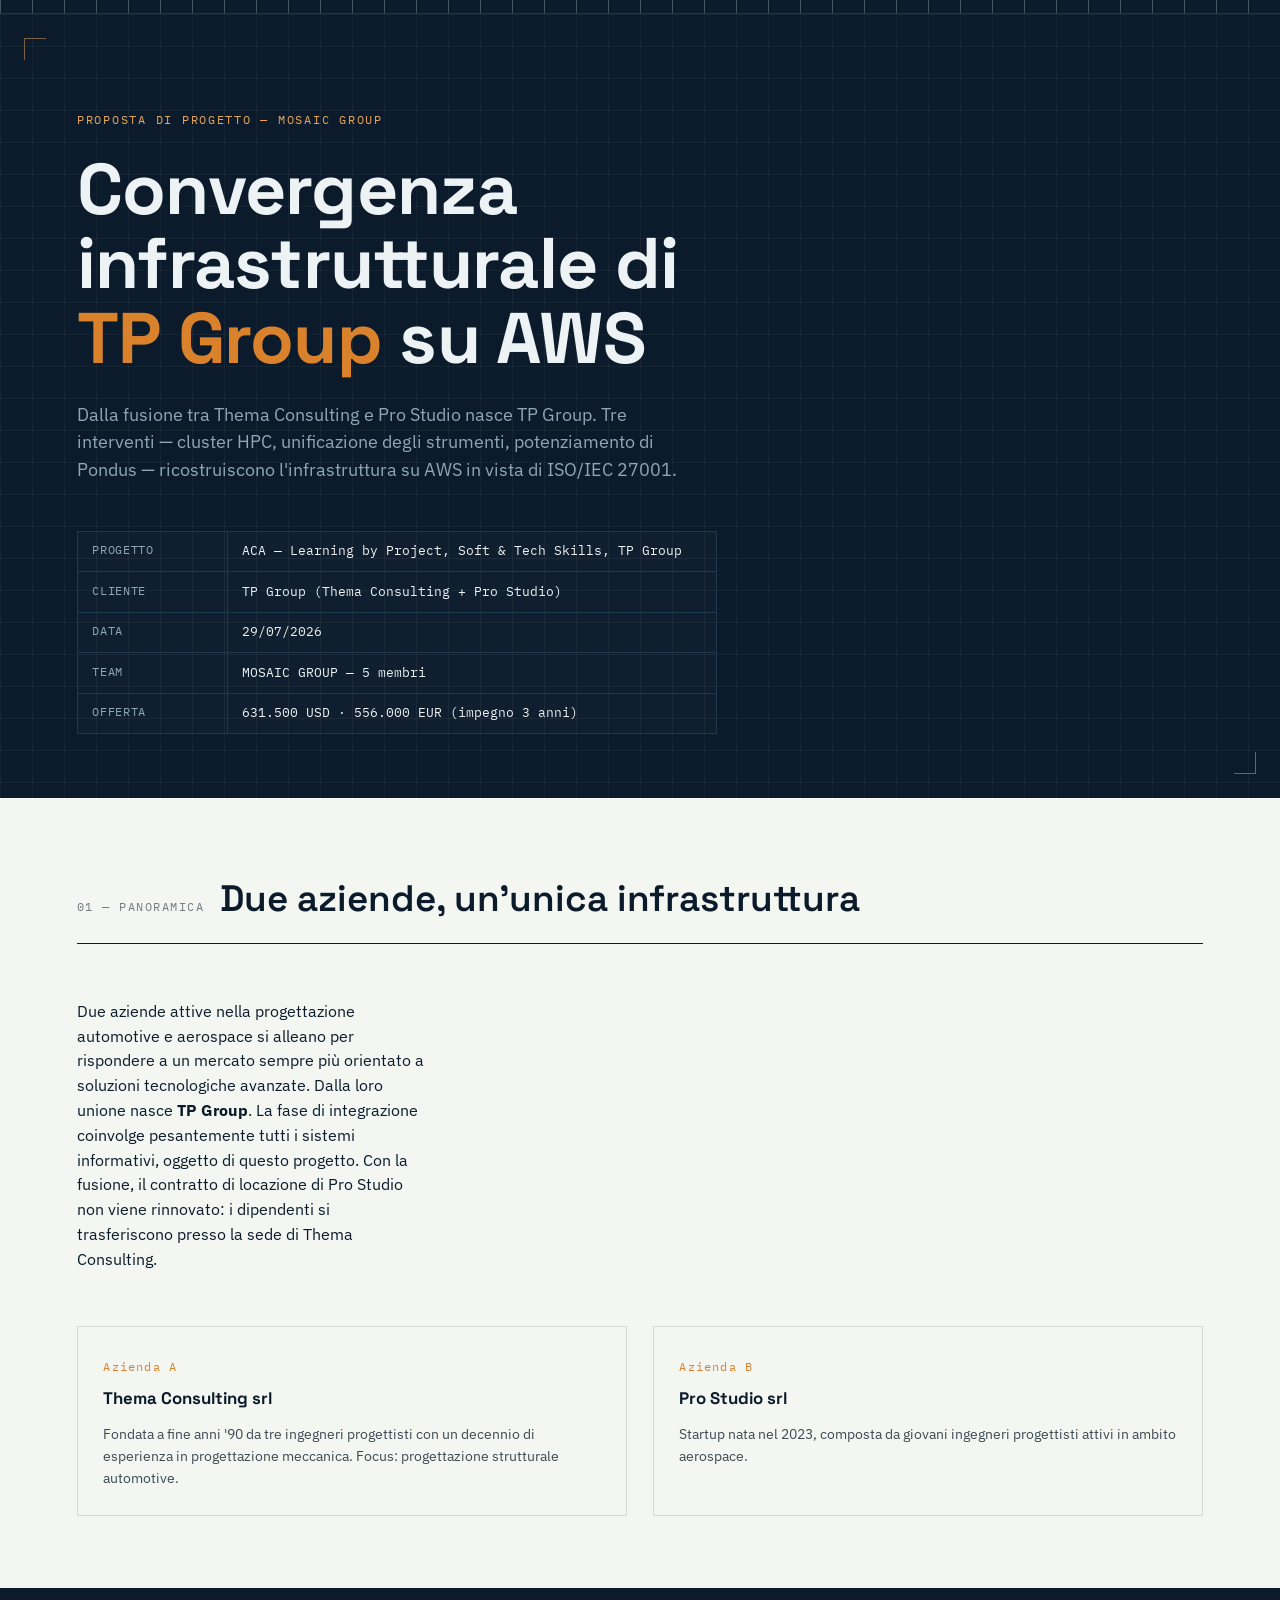
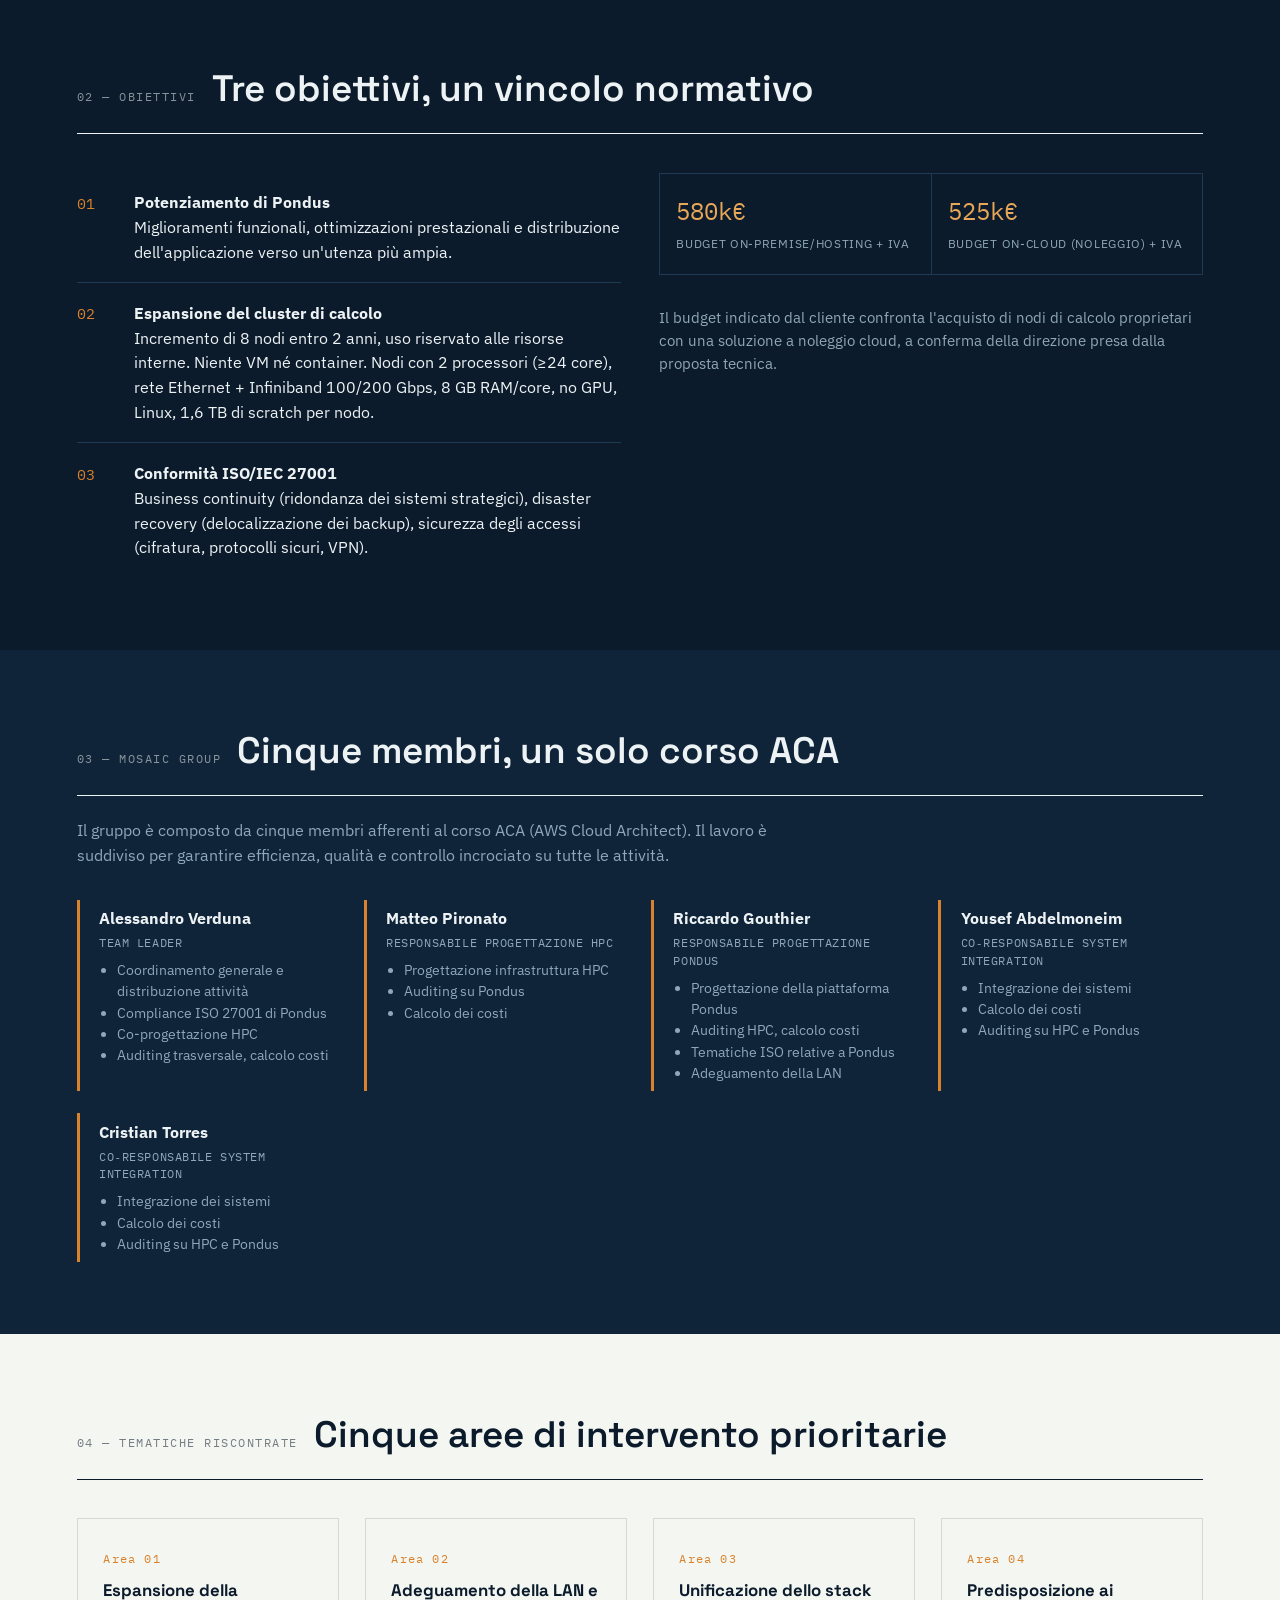
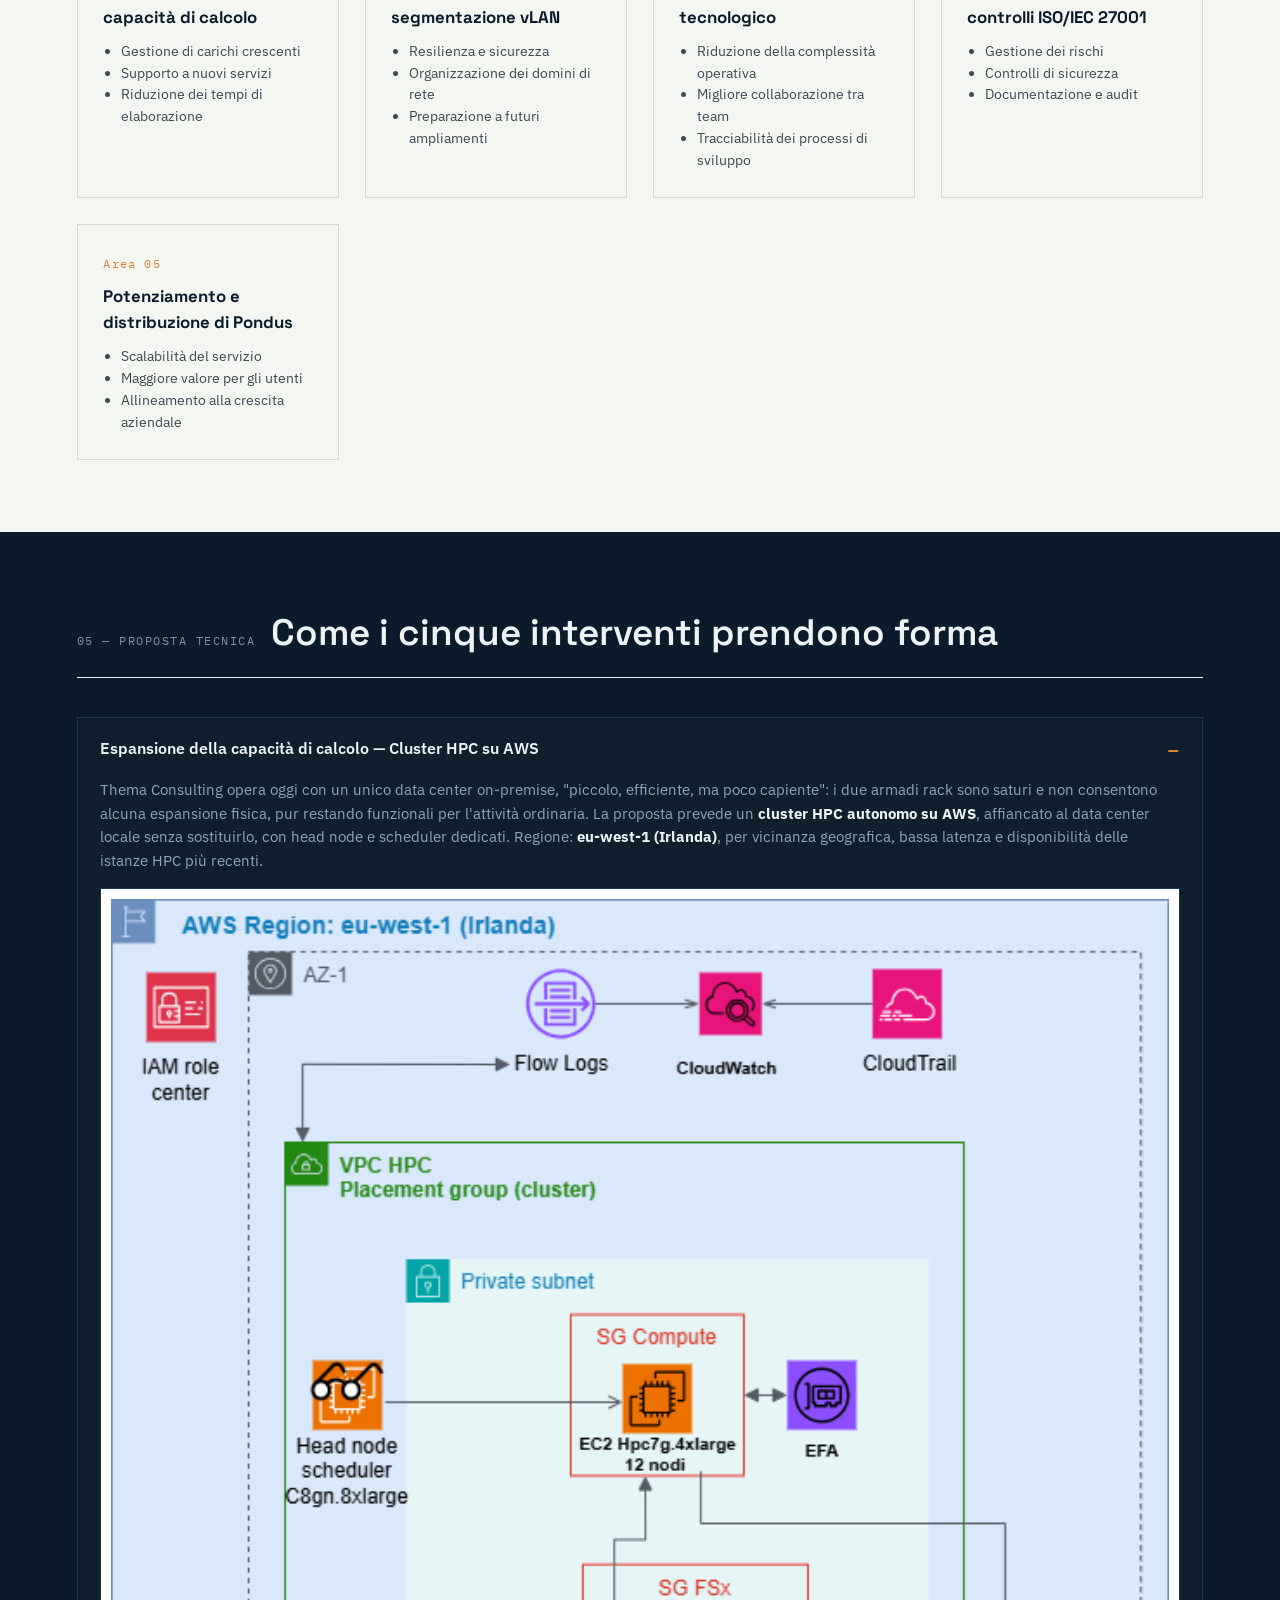
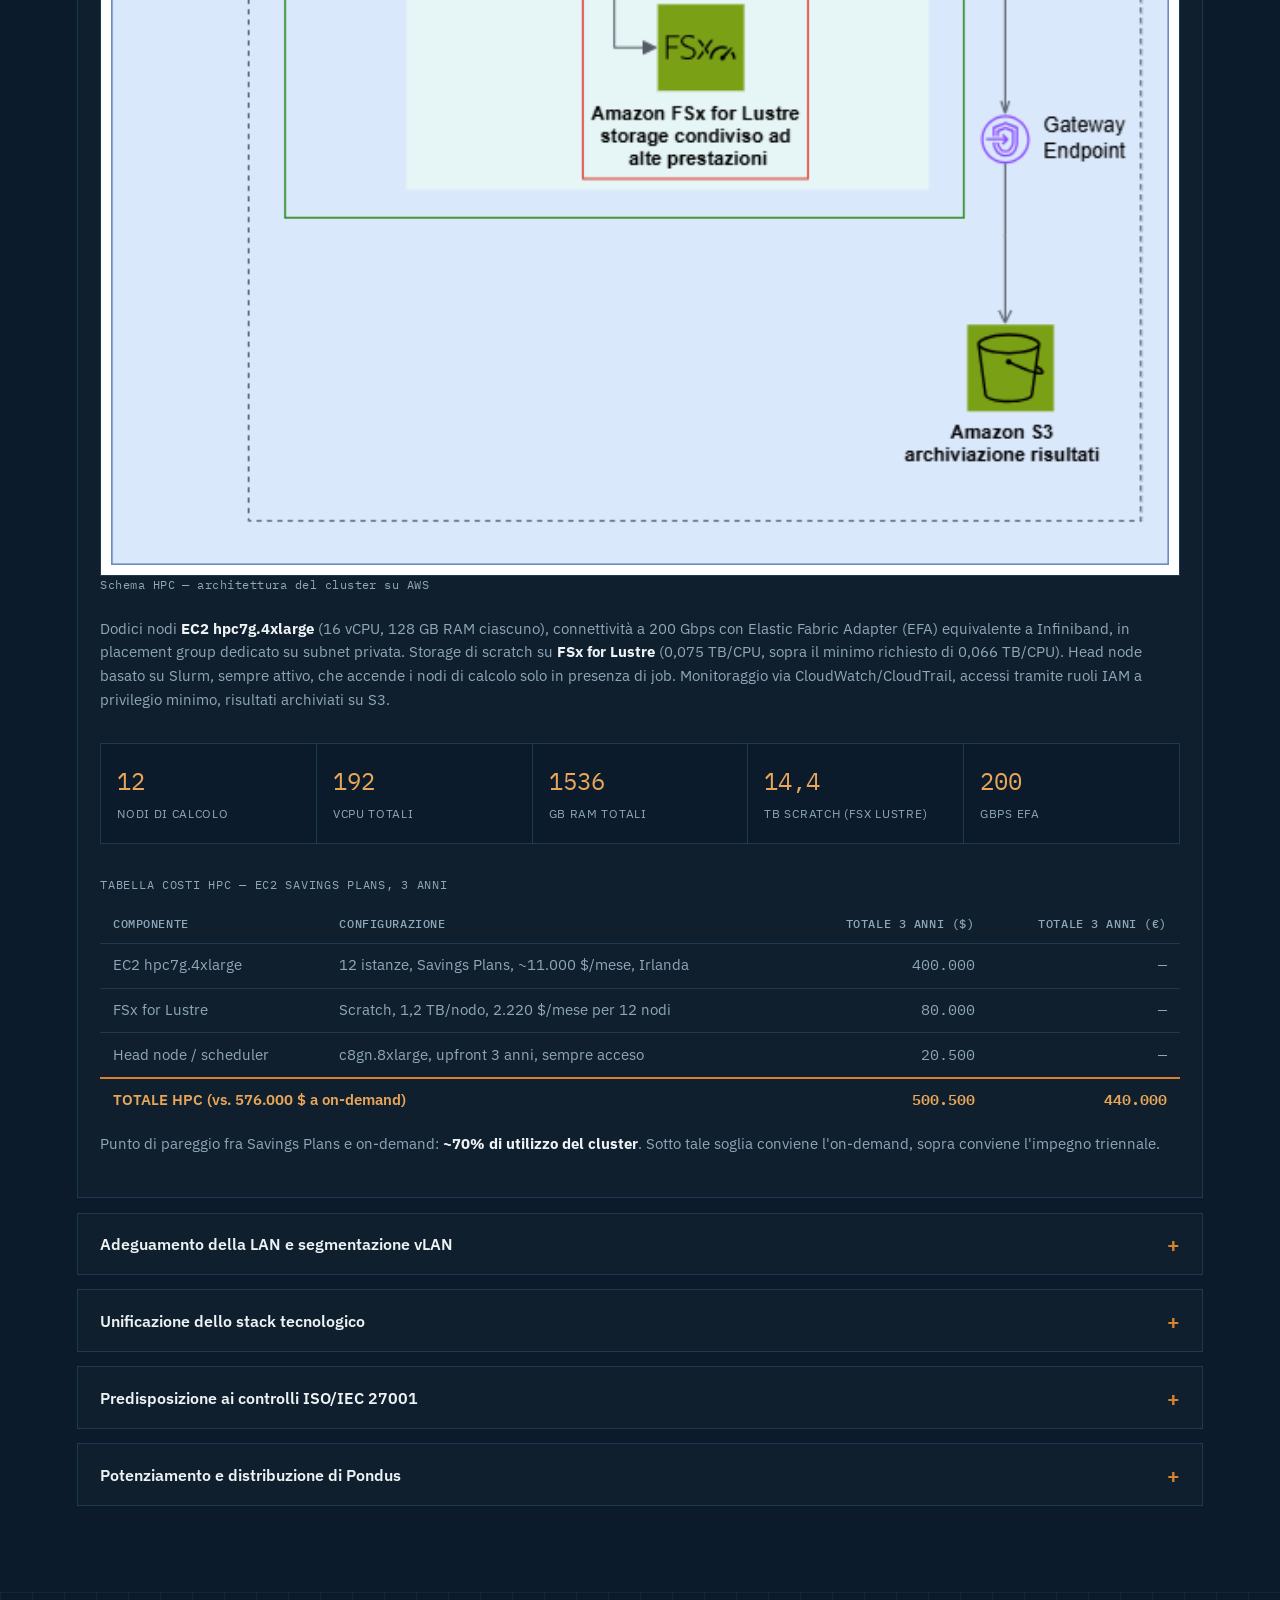
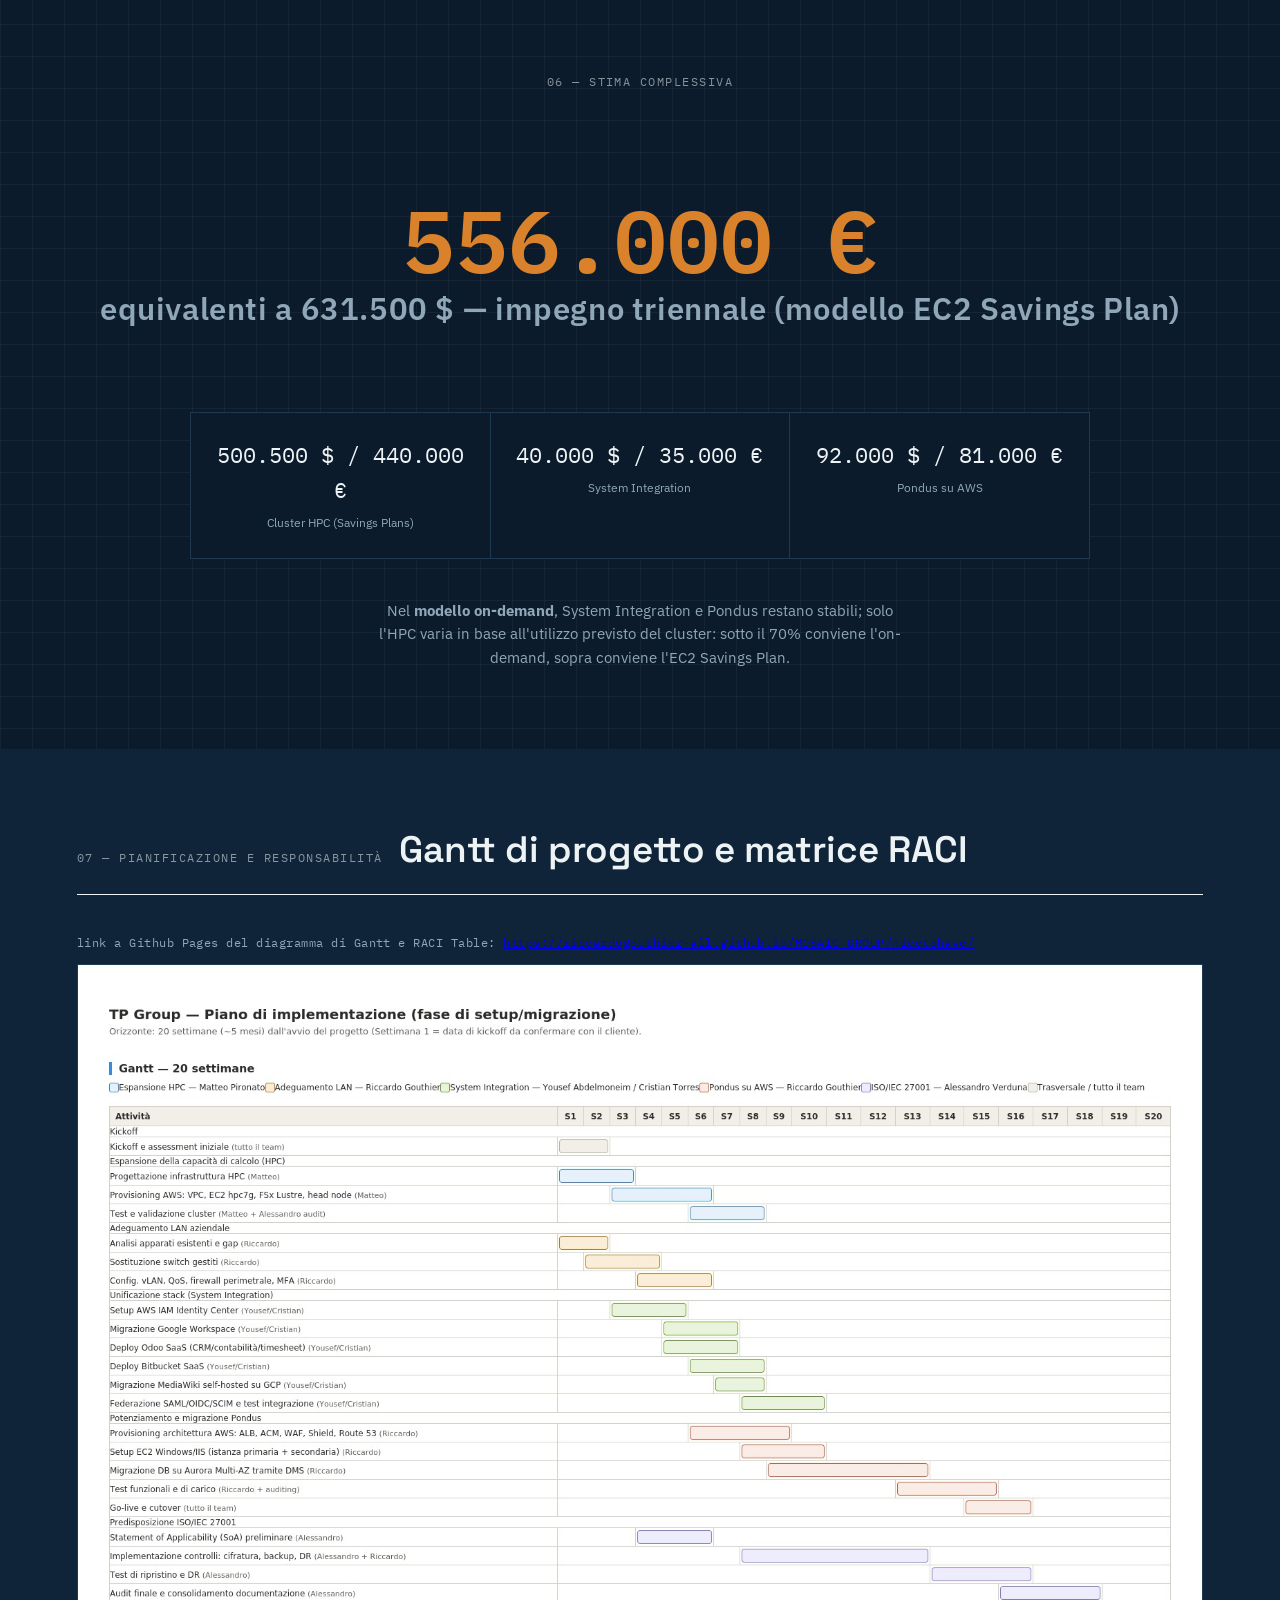
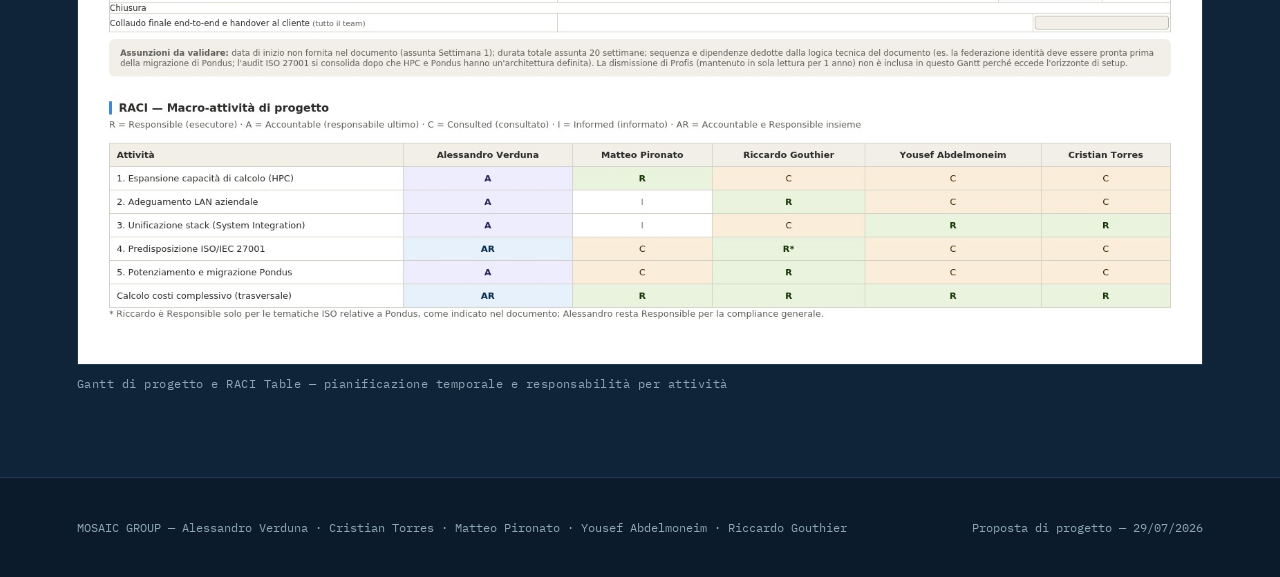
==== commit c4d793e9: "update index" ====
--- a/MOSAIC_GROUP/index.html
+++ b/MOSAIC_GROUP/index.html
@@ -759,8 +759,8 @@
     <span class="tag">07 — Pianificazione e responsabilità</span>
     <h2>Gantt di progetto e matrice RACI</h2>
   </div>
+  <p class="diagram-caption">link a Github Pages del diagramma di Gantt e RACI Table: <a href="https://riccardogouthier-all.github.io/MOSAIC_GROUP/nicetohave/" target="_blank">https://riccardogouthier-all.github.io/MOSAIC_GROUP/nicetohave/</a></p>
   <div class="diagram-frame">
-    <p class="diagram-caption">link a Github Pages del diagramma di Gantt e RACI Table: <a href="https://riccardogouthier-all.github.io/MOSAIC_GROUP/nicetohave/" target="_blank">https://riccardogouthier-all.github.io/MOSAIC_GROUP/nicetohave/</a></p>
     <img src="gantt-raci.jpeg" alt="Gantt di progetto e tabella RACI">
   </div>
   <p class="diagram-caption">Gantt di progetto e RACI Table — pianificazione temporale e responsabilità per attività</p>
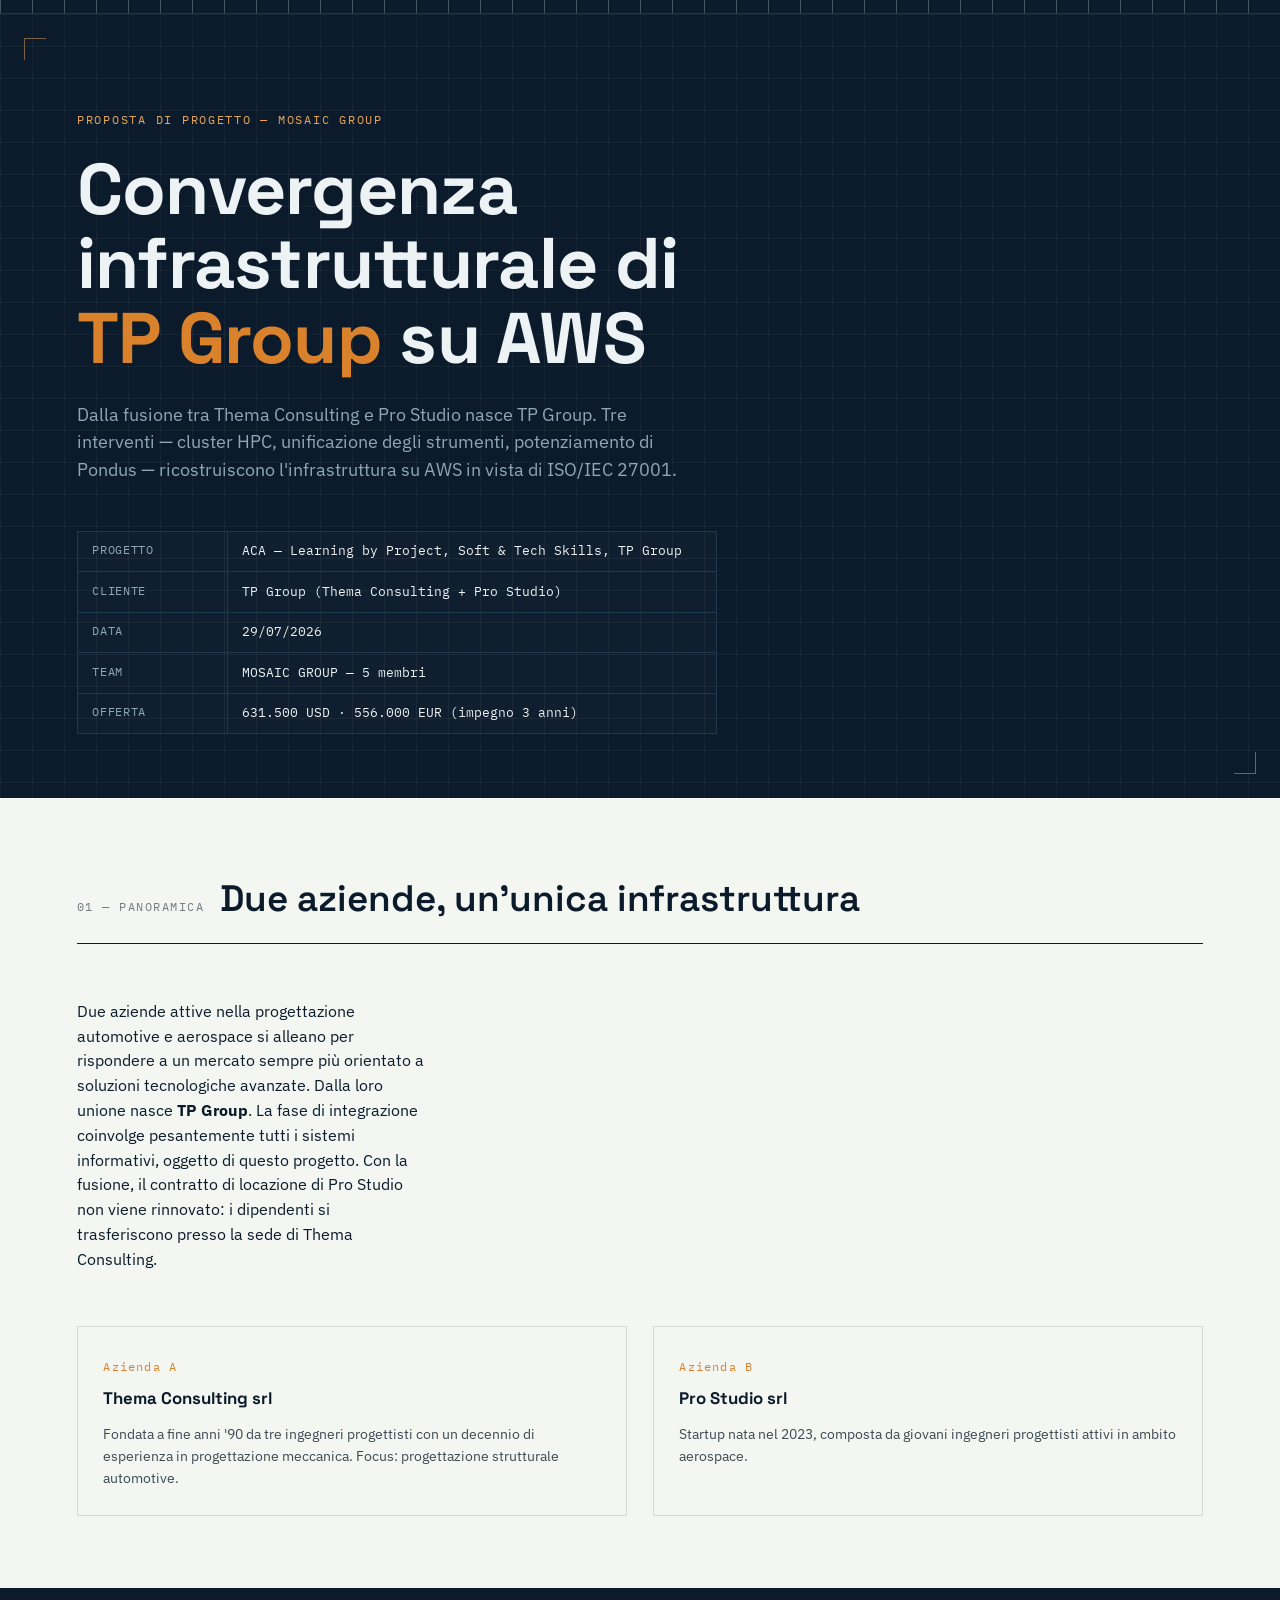
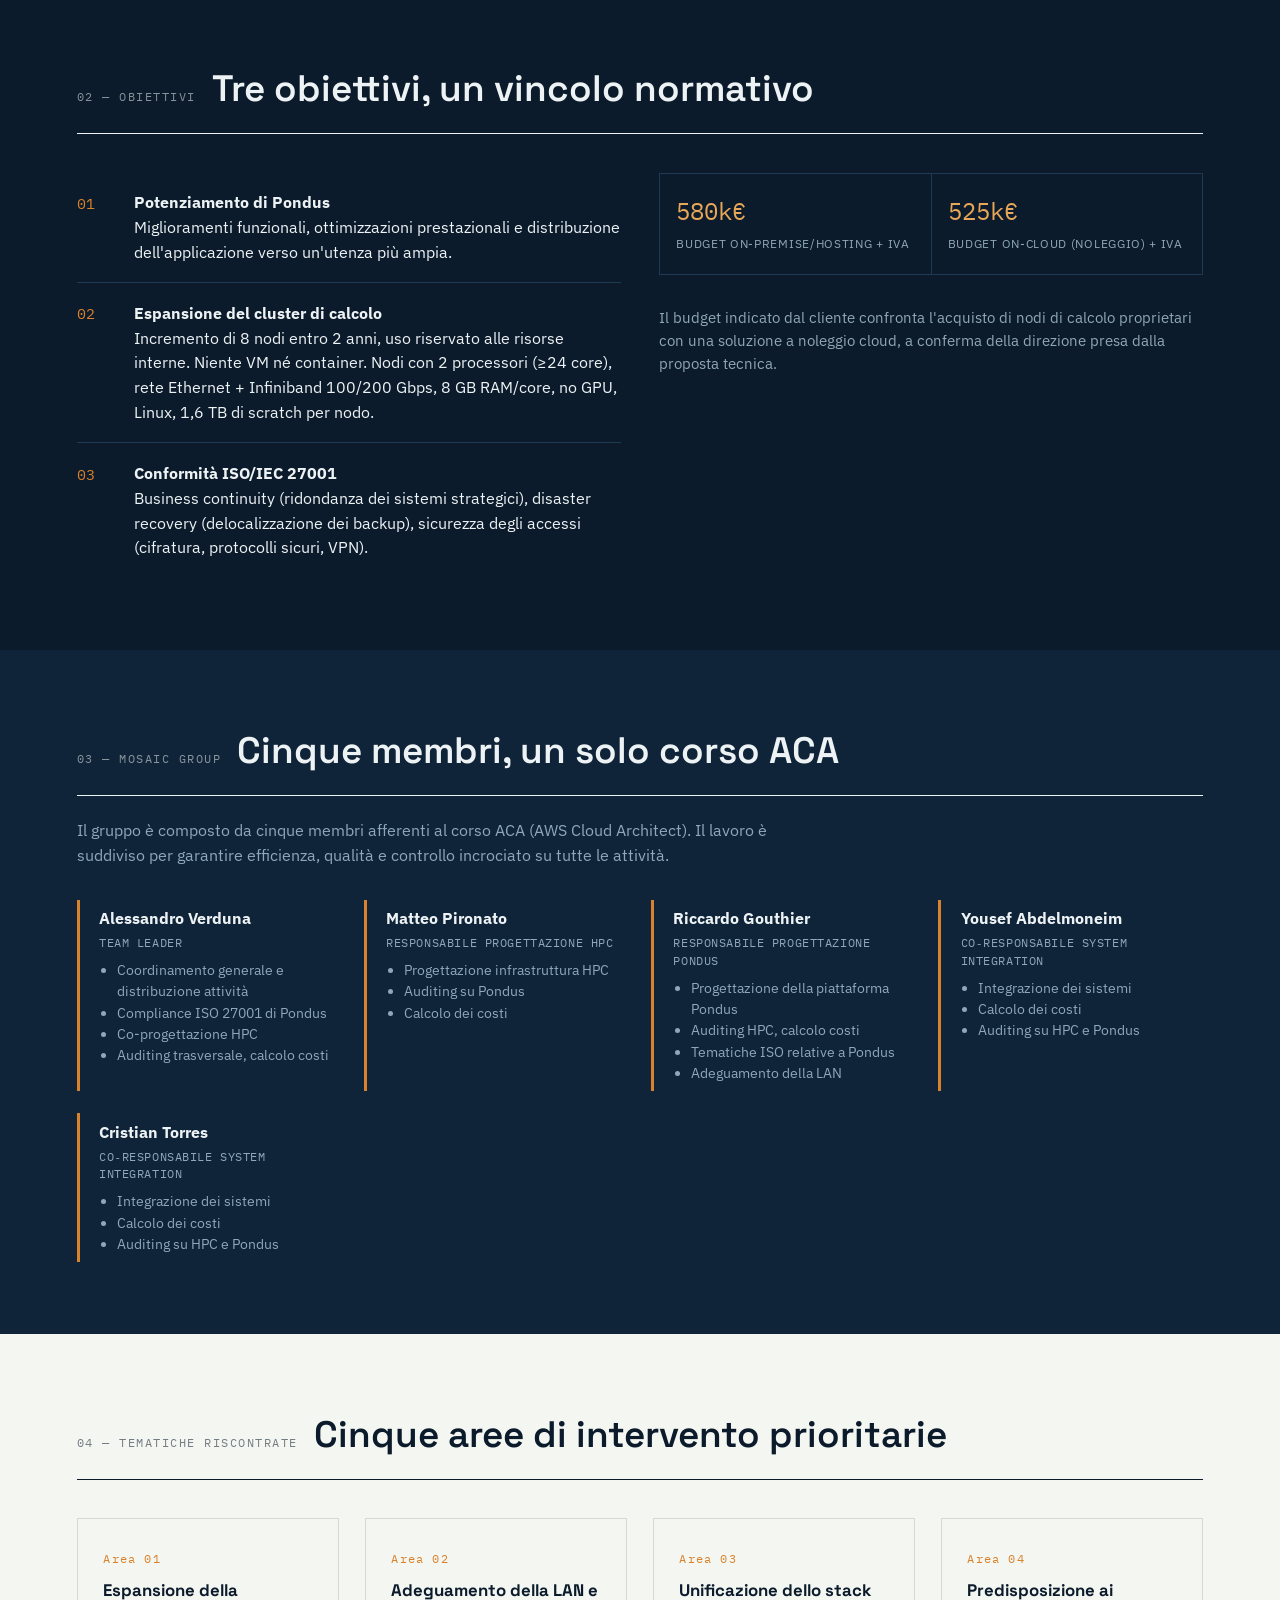
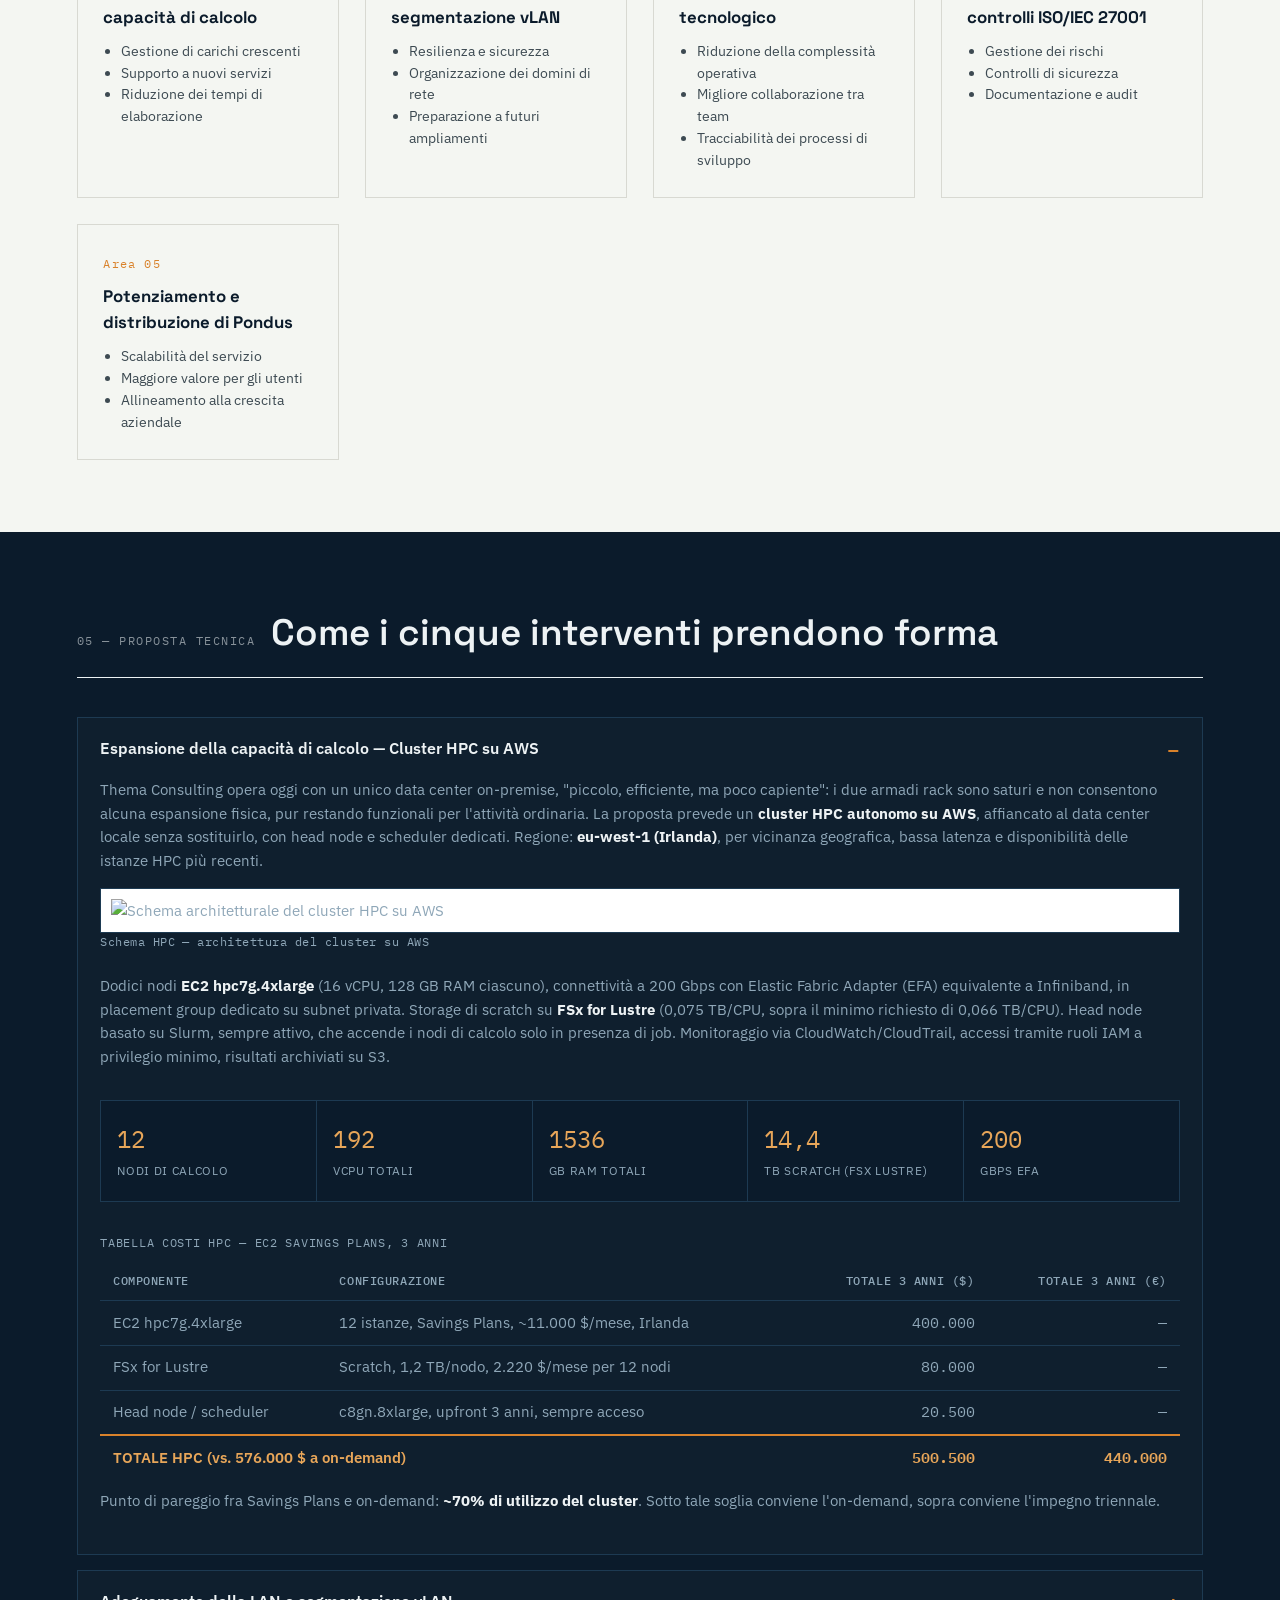
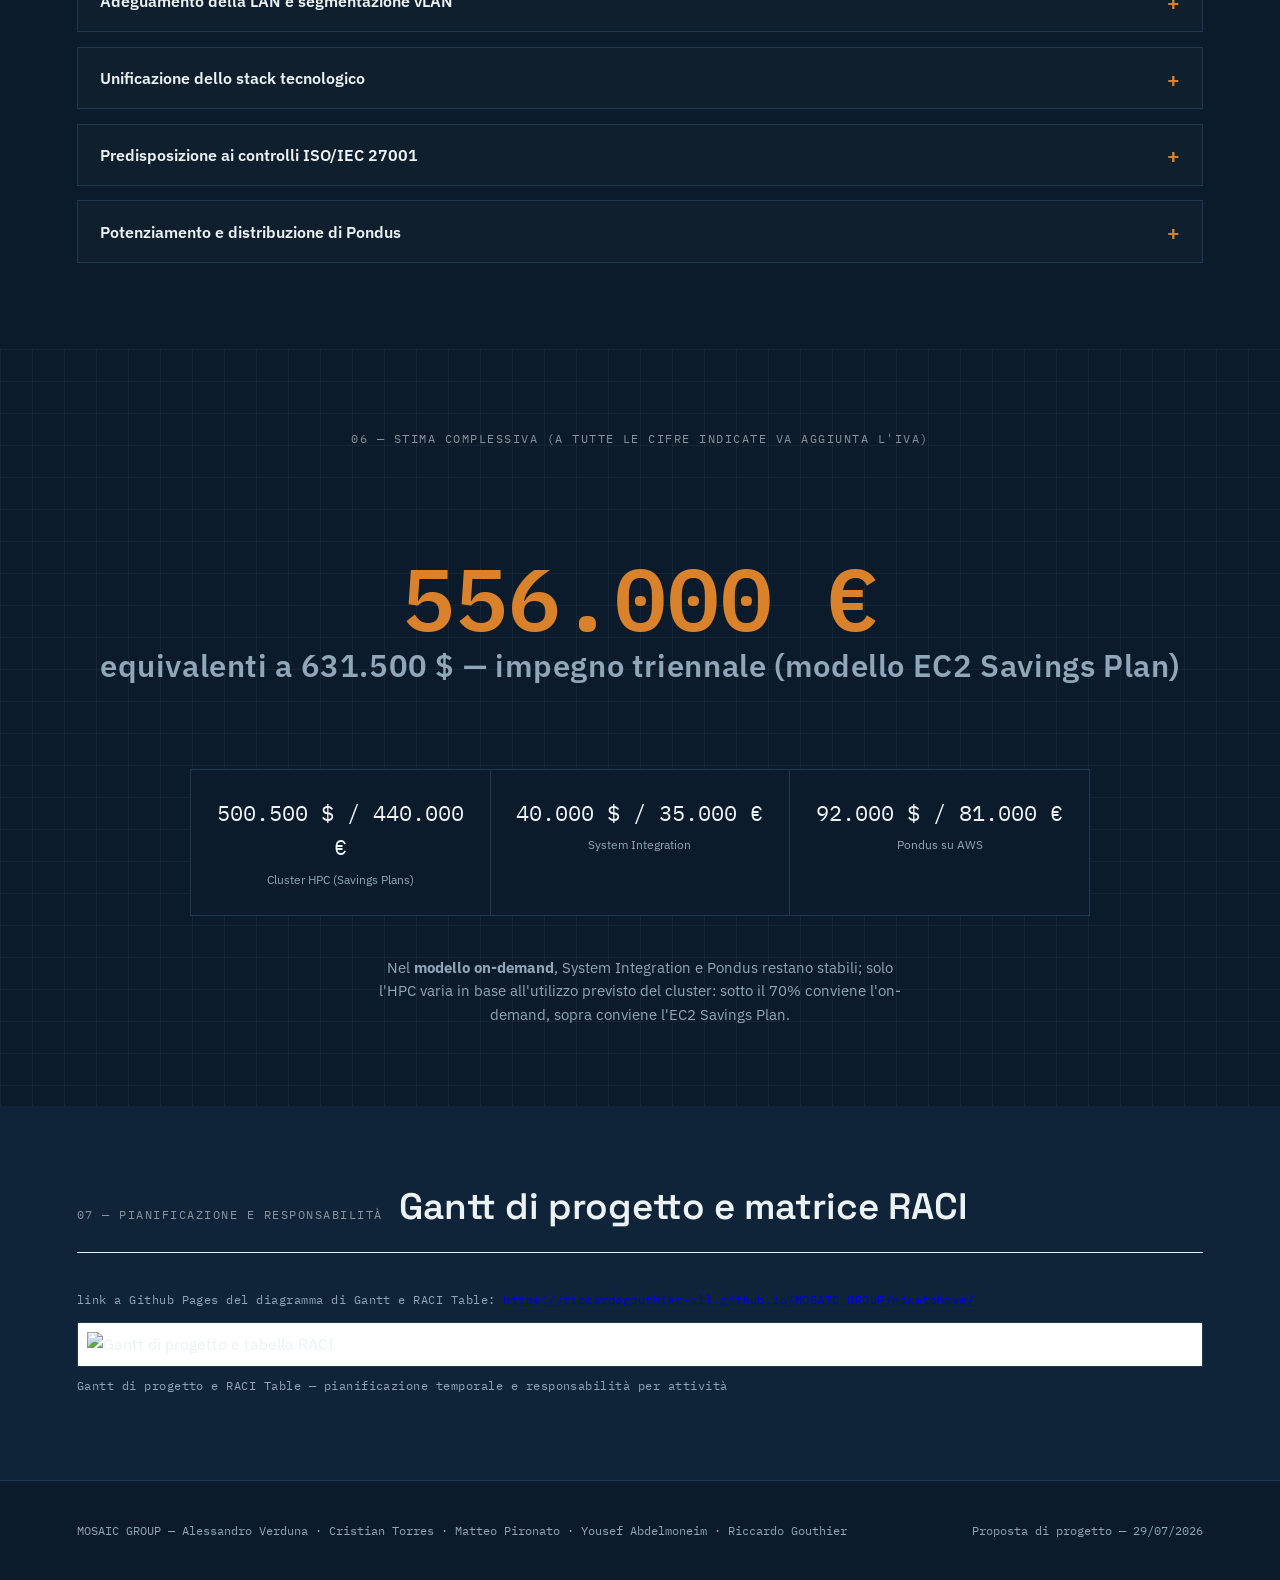
==== commit 8780f331: "ristruttura funzioni immagini" ====
--- a/MOSAIC_GROUP/index.html
+++ b/MOSAIC_GROUP/index.html
@@ -627,7 +627,7 @@
       <p>Thema Consulting opera oggi con un unico data center on-premise, "piccolo, efficiente, ma poco capiente": i due armadi rack sono saturi e non consentono alcuna espansione fisica, pur restando funzionali per l'attività ordinaria. La proposta prevede un <strong>cluster HPC autonomo su AWS</strong>, affiancato al data center locale senza sostituirlo, con head node e scheduler dedicati. Regione: <strong>eu-west-1 (Irlanda)</strong>, per vicinanza geografica, bassa latenza e disponibilità delle istanze HPC più recenti.</p>
 
       <div class="diagram-frame">
-        <img src="schema-hpc.png" alt="Schema architetturale del cluster HPC su AWS">
+        <img src="images/schema-hpc.png" alt="Schema architetturale del cluster HPC su AWS">
       </div>
       <p class="diagram-caption">Schema HPC — architettura del cluster su AWS</p>
 
@@ -720,7 +720,7 @@
       <p>Pondus viene ricostruita integralmente su AWS con architettura ridondata e scalabile. Accesso utenti tramite <strong>Application Load Balancer</strong> con terminazione HTTPS (AWS Certificate Manager, rinnovo automatico), affiancato da <strong>Route 53</strong> (DNS, routing, failover), <strong>AWS WAF</strong> (protezione da SQL injection, XSS, bot) e <strong>AWS Shield</strong> (mitigazione DDoS).</p>
 
       <div class="diagram-frame">
-        <img src="schema-pondus.png" alt="Schema architetturale dell'applicazione Pondus su AWS">
+        <img src="images/schema-pondus.png" alt="Schema architetturale dell'applicazione Pondus su AWS">
       </div>
       <p class="diagram-caption">Schema Pondus — architettura applicativa su AWS</p>
 
@@ -741,7 +741,7 @@
 
 <section class="totals blueprint" id="totali">
   <div class="section-head" style="justify-content:center; border:none;">
-    <span class="tag">06 — Stima complessiva</span>
+    <span class="tag">06 — Stima complessiva (a tutte le cifre indicate va aggiunta l'IVA)</span>
   </div>
   <p class="figure">556.000 €<small>equivalenti a 631.500 $ — impegno triennale (modello EC2 Savings Plan)</small></p>
 
@@ -761,7 +761,7 @@
   </div>
   <p class="diagram-caption">link a Github Pages del diagramma di Gantt e RACI Table: <a href="https://riccardogouthier-all.github.io/MOSAIC_GROUP/nicetohave/" target="_blank">https://riccardogouthier-all.github.io/MOSAIC_GROUP/nicetohave/</a></p>
   <div class="diagram-frame">
-    <img src="gantt-raci.jpeg" alt="Gantt di progetto e tabella RACI">
+    <img src="images/gantt-raci.jpeg" alt="Gantt di progetto e tabella RACI">
   </div>
   <p class="diagram-caption">Gantt di progetto e RACI Table — pianificazione temporale e responsabilità per attività</p>
 </section>
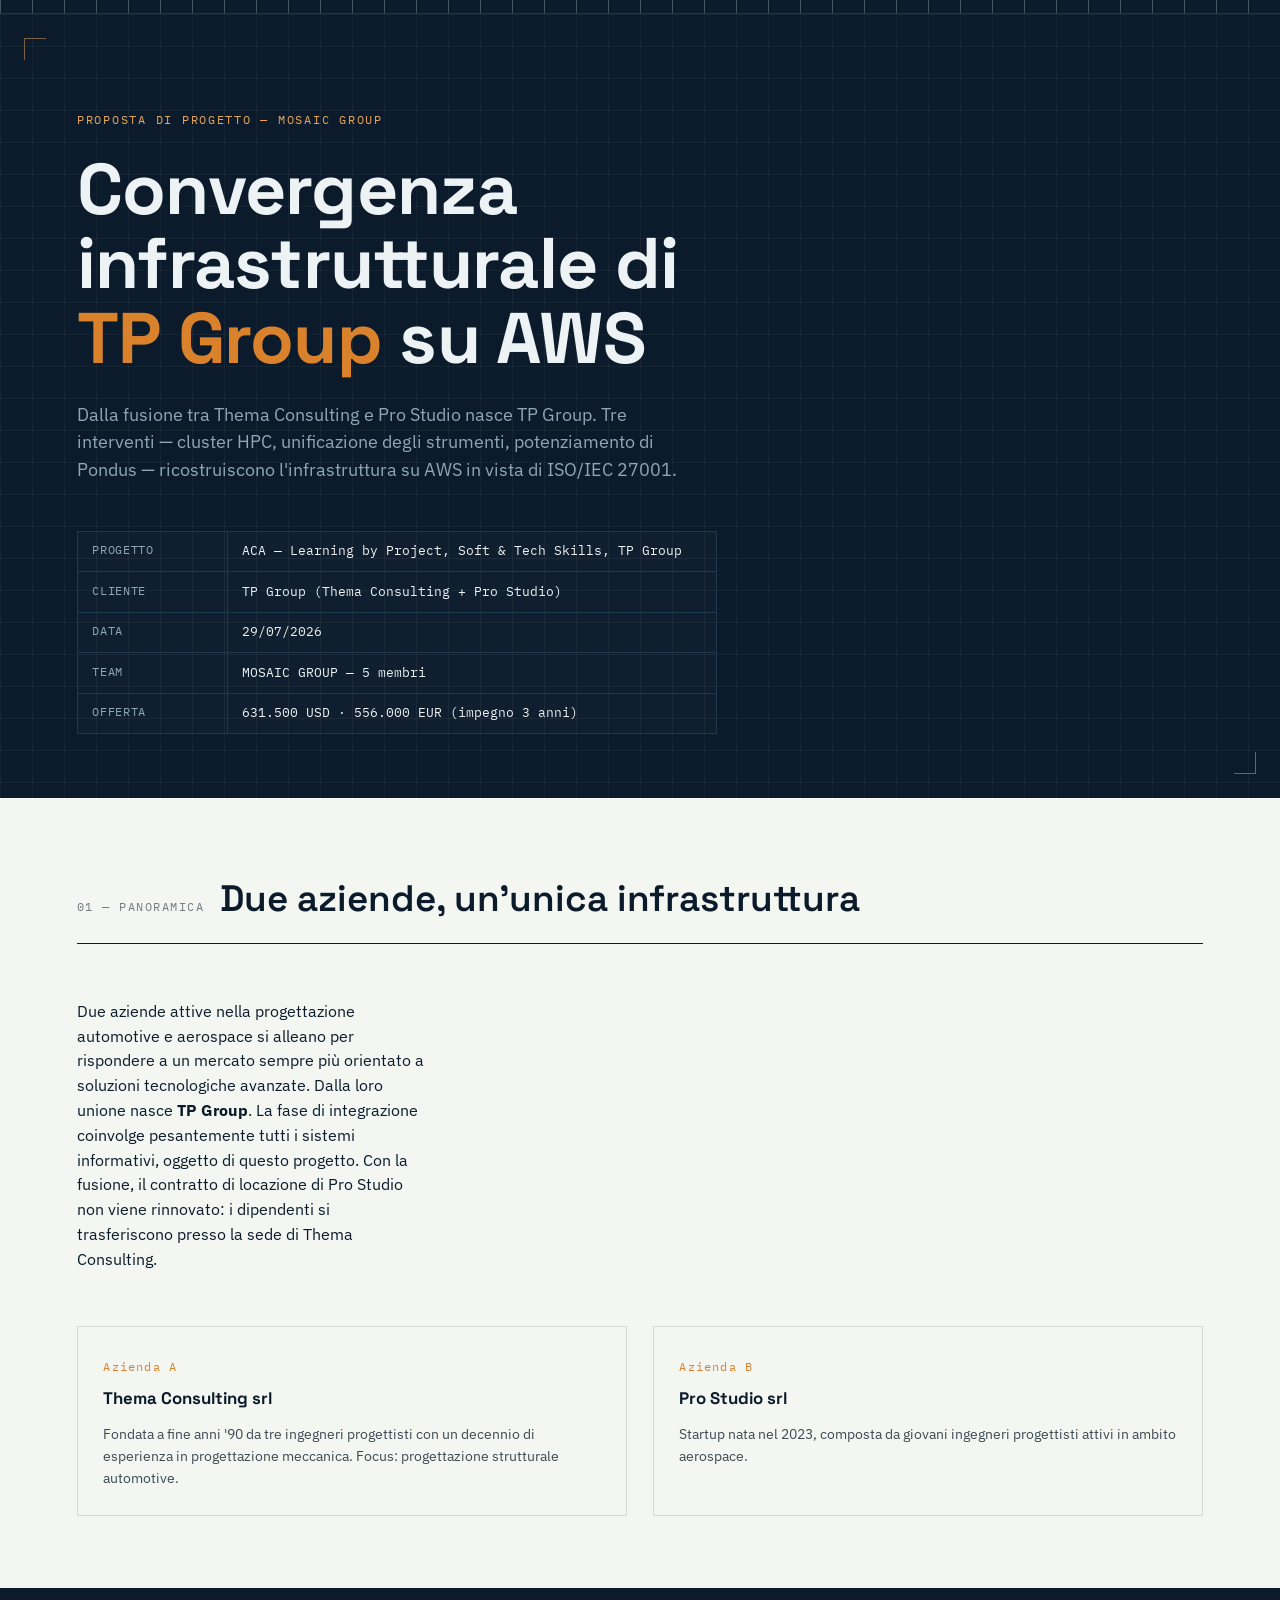
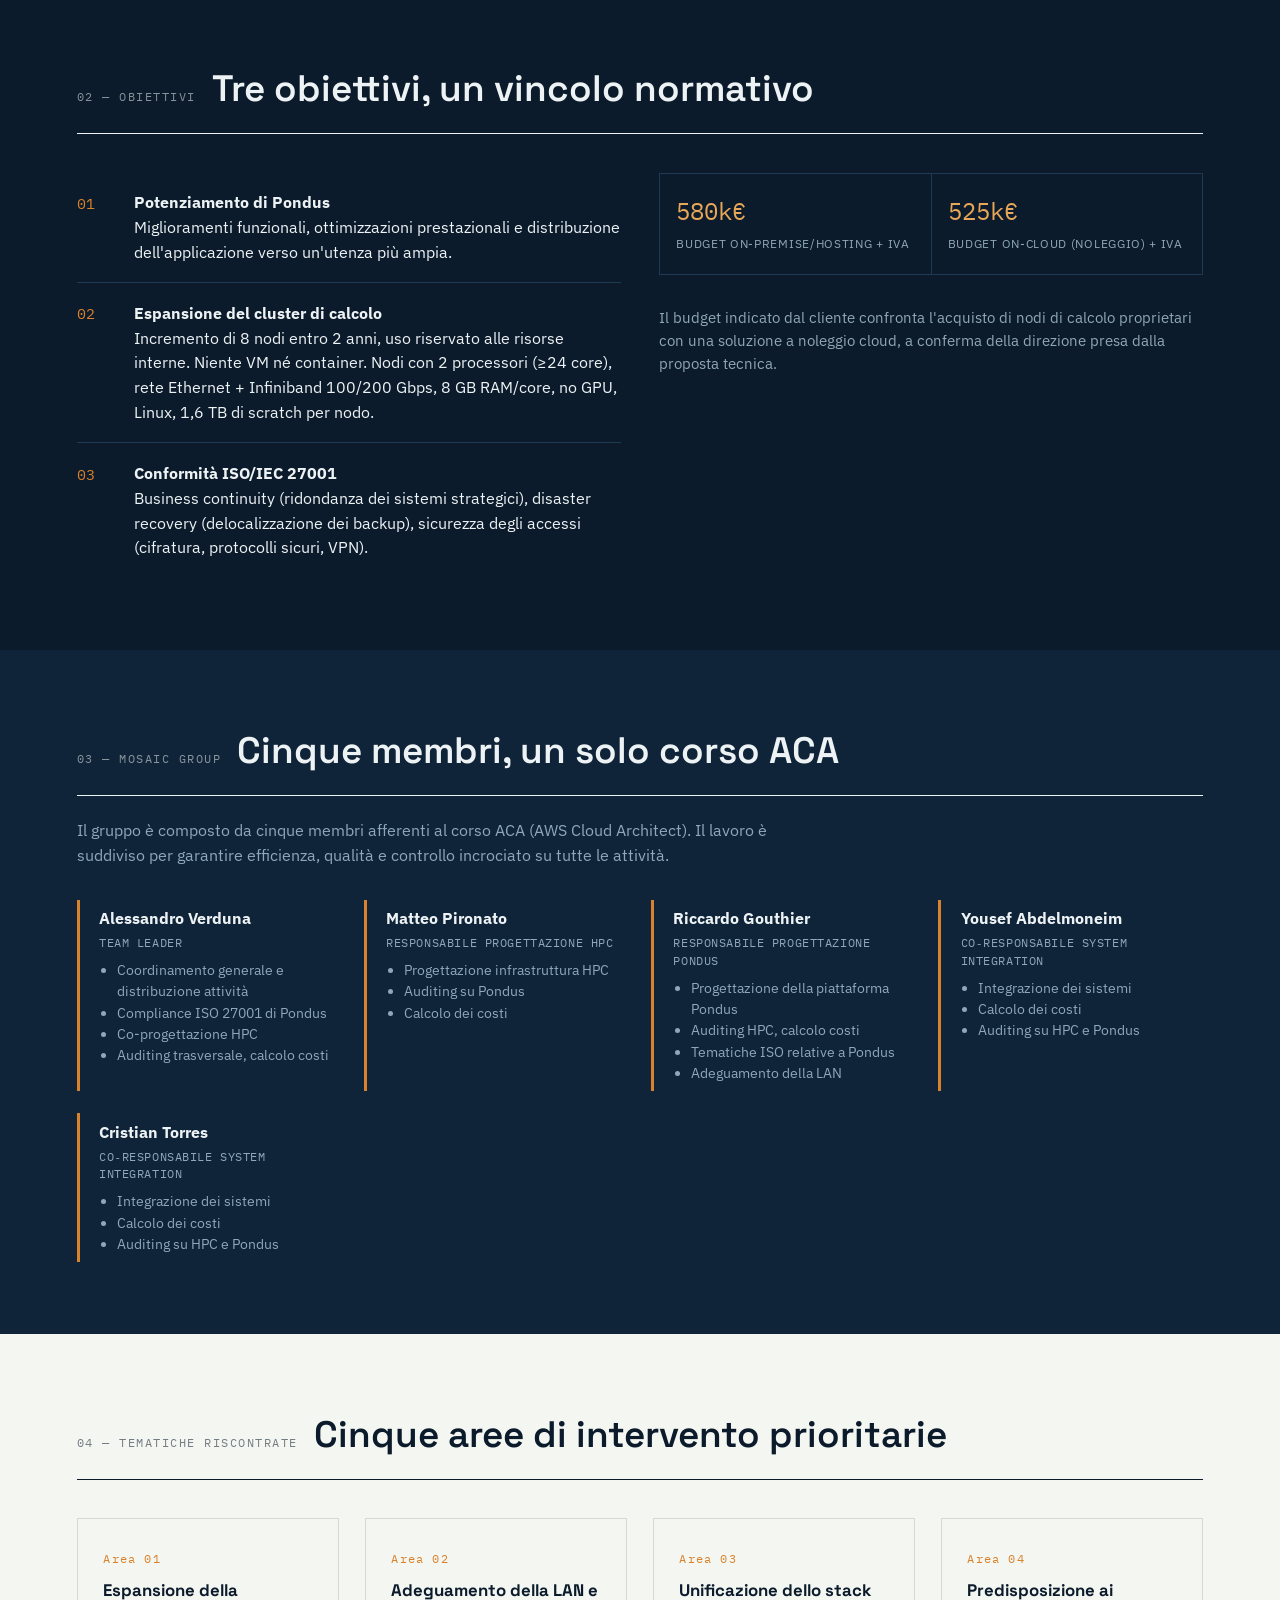
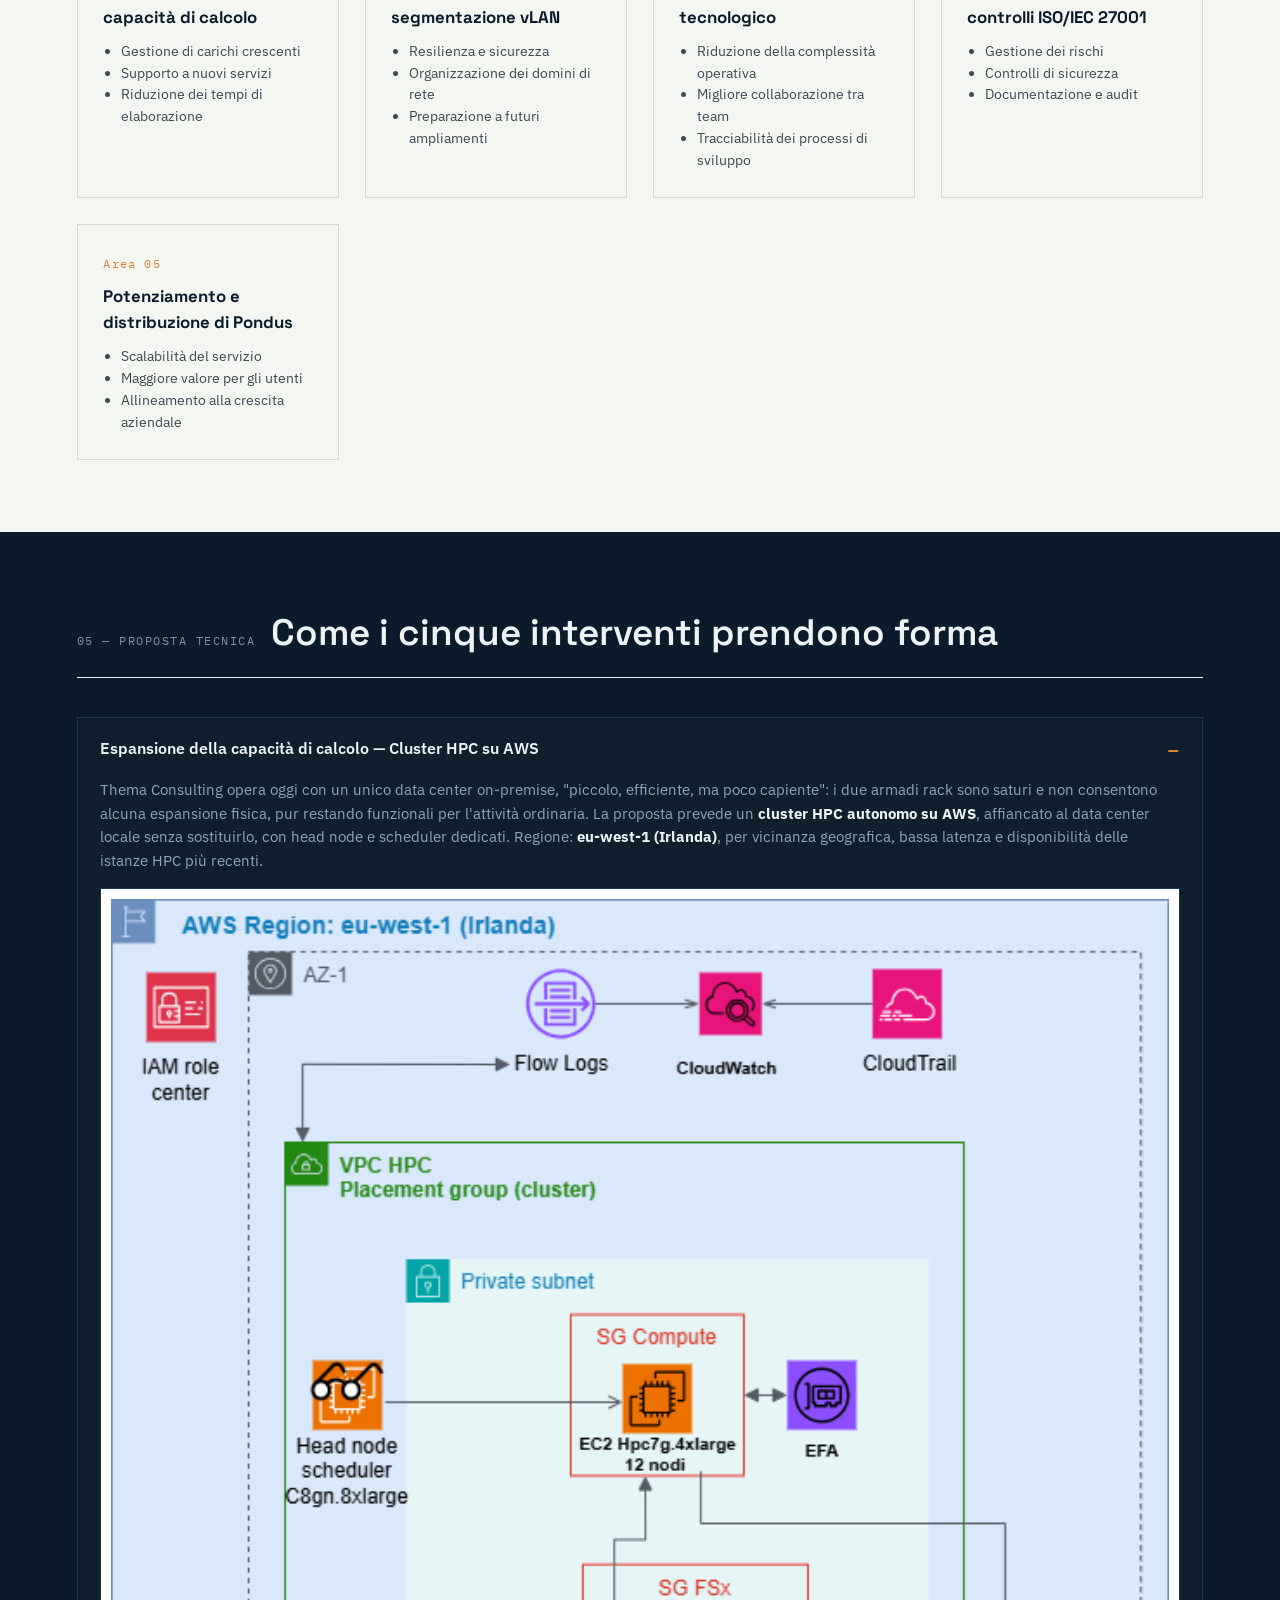
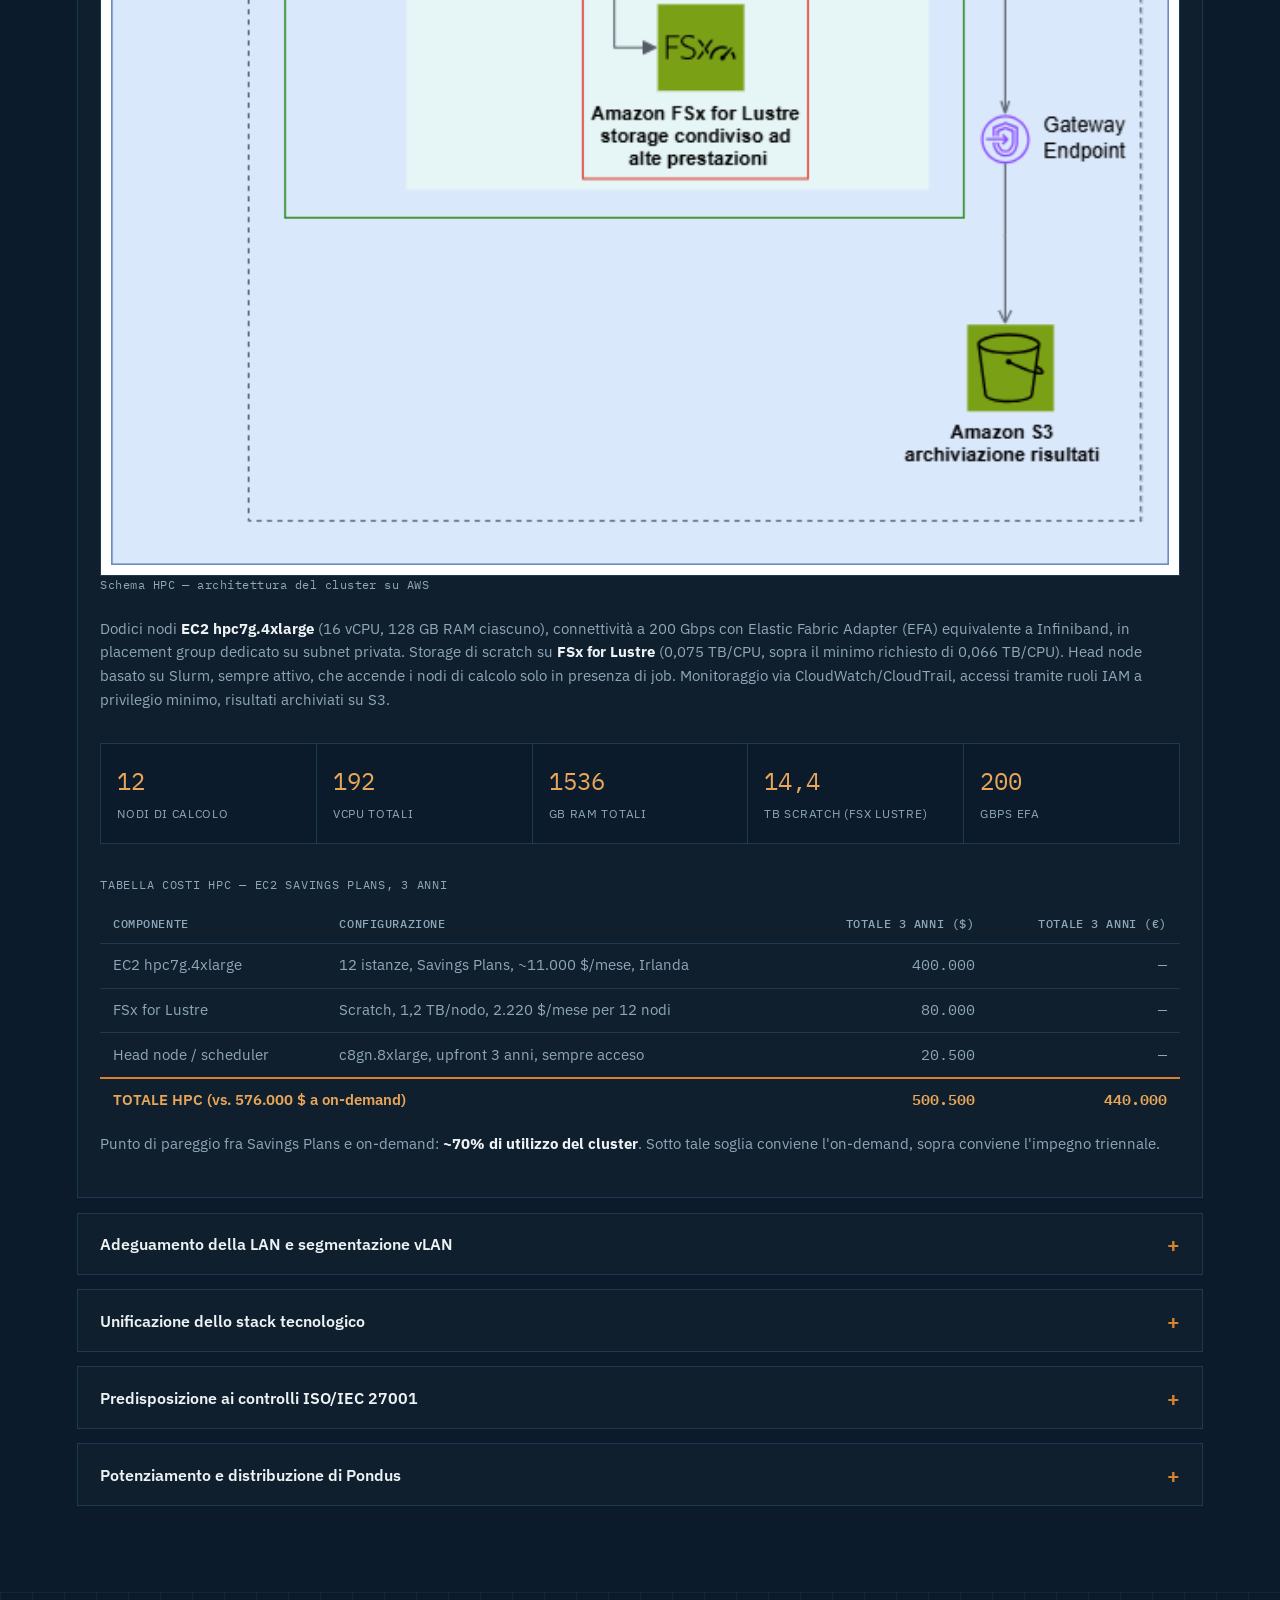
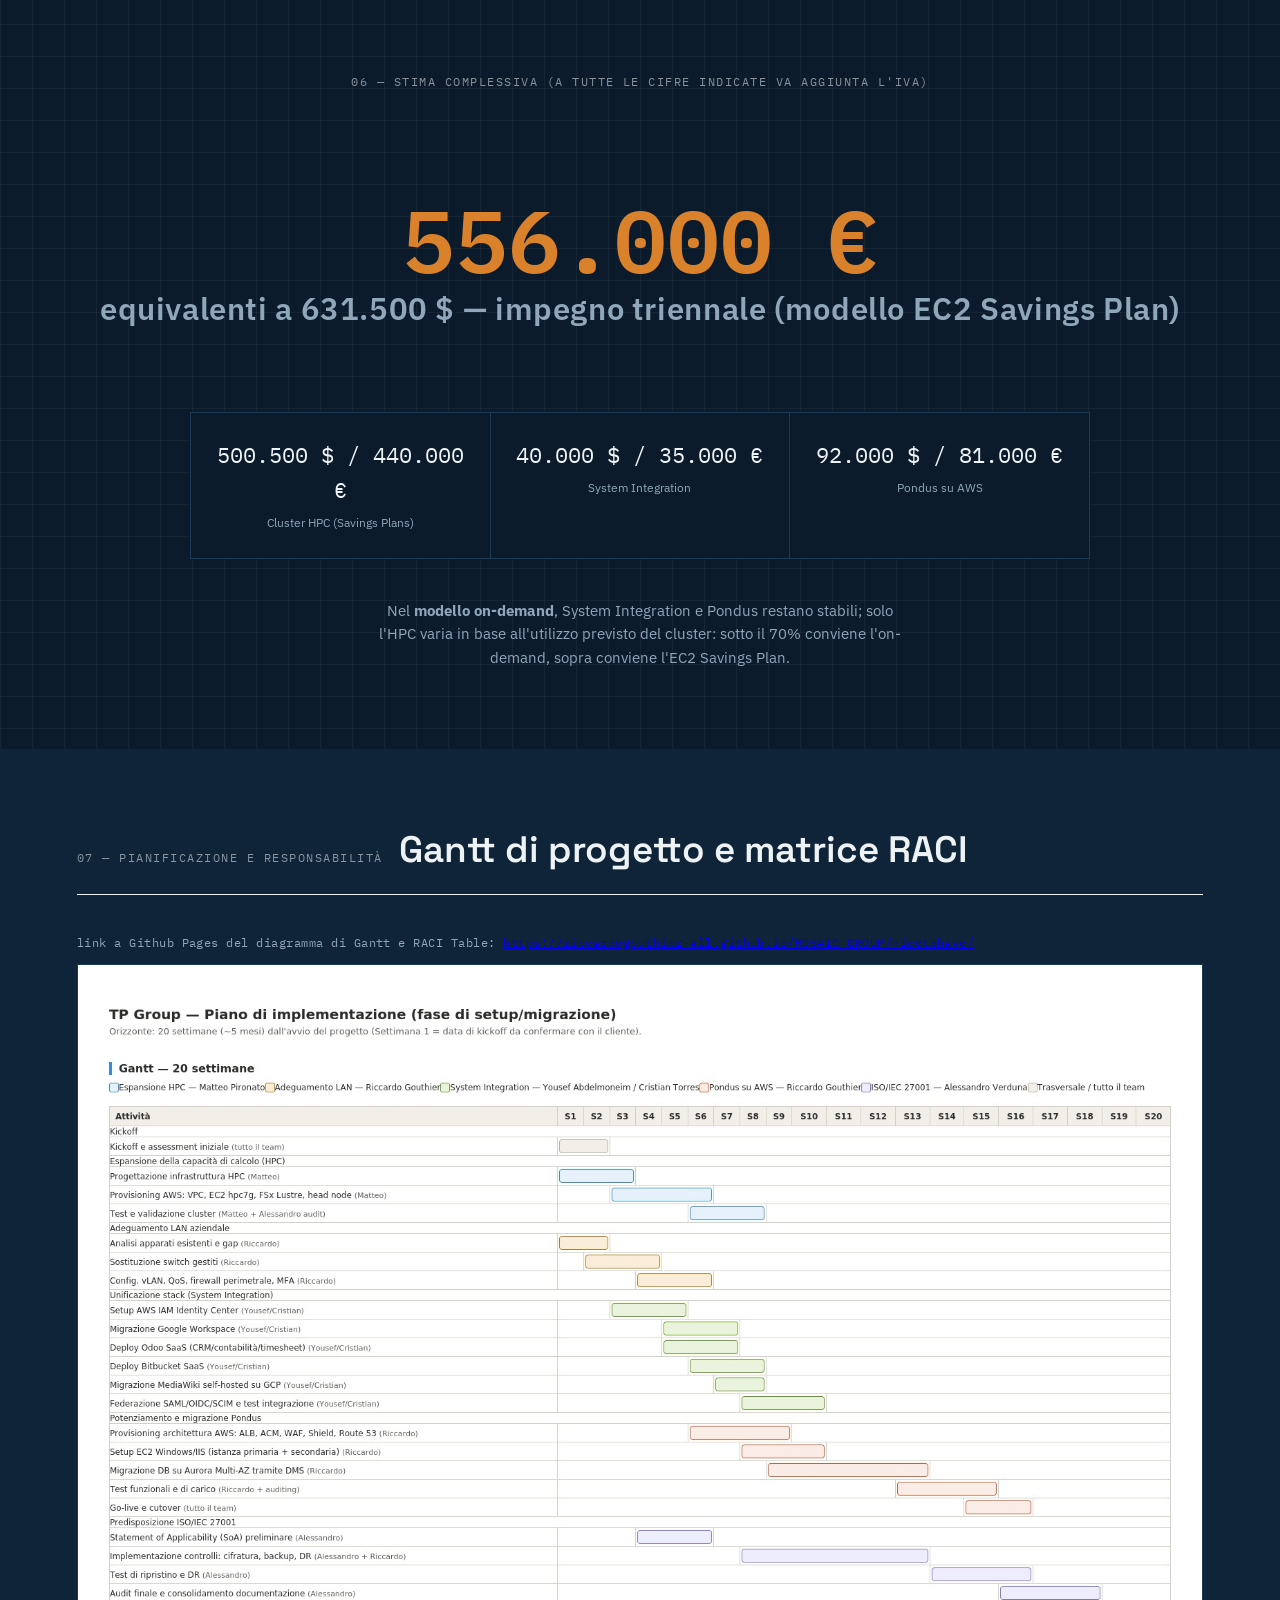
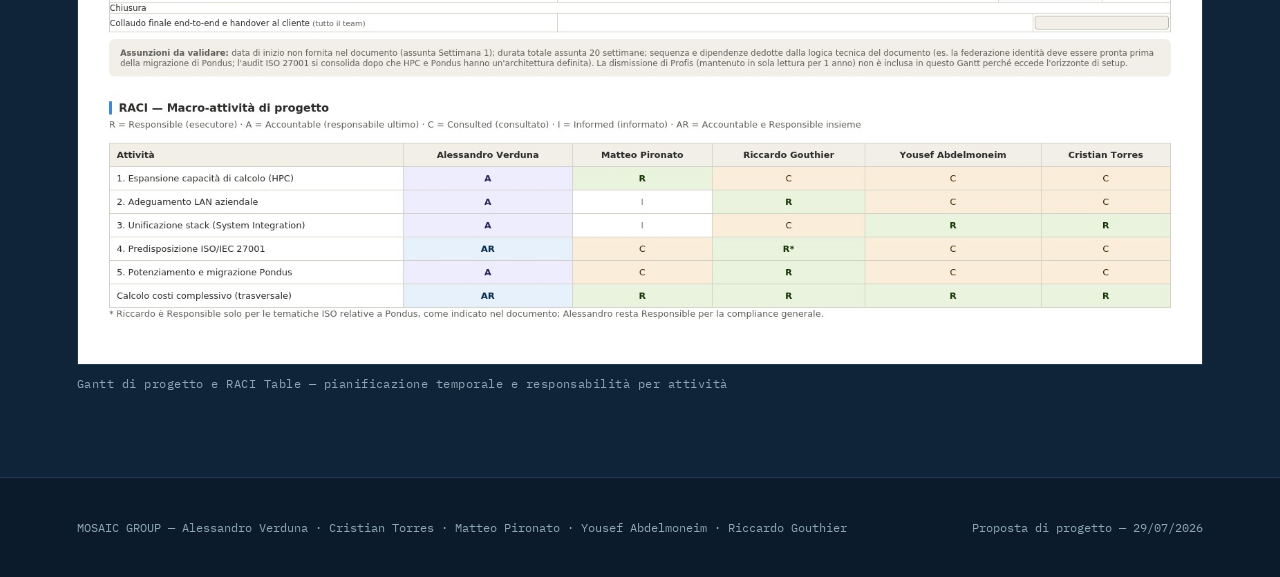
==== commit e73a7a85: "update index imges" ====
--- a/MOSAIC_GROUP/index.html
+++ b/MOSAIC_GROUP/index.html
@@ -627,7 +627,7 @@
       <p>Thema Consulting opera oggi con un unico data center on-premise, "piccolo, efficiente, ma poco capiente": i due armadi rack sono saturi e non consentono alcuna espansione fisica, pur restando funzionali per l'attività ordinaria. La proposta prevede un <strong>cluster HPC autonomo su AWS</strong>, affiancato al data center locale senza sostituirlo, con head node e scheduler dedicati. Regione: <strong>eu-west-1 (Irlanda)</strong>, per vicinanza geografica, bassa latenza e disponibilità delle istanze HPC più recenti.</p>
 
       <div class="diagram-frame">
-        <img src="images/schema-hpc.png" alt="Schema architetturale del cluster HPC su AWS">
+        <img src="imges/schema-hpc.png" alt="Schema architetturale del cluster HPC su AWS">
       </div>
       <p class="diagram-caption">Schema HPC — architettura del cluster su AWS</p>
 
@@ -720,7 +720,7 @@
       <p>Pondus viene ricostruita integralmente su AWS con architettura ridondata e scalabile. Accesso utenti tramite <strong>Application Load Balancer</strong> con terminazione HTTPS (AWS Certificate Manager, rinnovo automatico), affiancato da <strong>Route 53</strong> (DNS, routing, failover), <strong>AWS WAF</strong> (protezione da SQL injection, XSS, bot) e <strong>AWS Shield</strong> (mitigazione DDoS).</p>
 
       <div class="diagram-frame">
-        <img src="images/schema-pondus.png" alt="Schema architetturale dell'applicazione Pondus su AWS">
+        <img src="imges/schema-pondus.png" alt="Schema architetturale dell'applicazione Pondus su AWS">
       </div>
       <p class="diagram-caption">Schema Pondus — architettura applicativa su AWS</p>
 
@@ -761,7 +761,7 @@
   </div>
   <p class="diagram-caption">link a Github Pages del diagramma di Gantt e RACI Table: <a href="https://riccardogouthier-all.github.io/MOSAIC_GROUP/nicetohave/" target="_blank">https://riccardogouthier-all.github.io/MOSAIC_GROUP/nicetohave/</a></p>
   <div class="diagram-frame">
-    <img src="images/gantt-raci.jpeg" alt="Gantt di progetto e tabella RACI">
+    <img src="imges/gantt-raci.jpeg" alt="Gantt di progetto e tabella RACI">
   </div>
   <p class="diagram-caption">Gantt di progetto e RACI Table — pianificazione temporale e responsabilità per attività</p>
 </section>
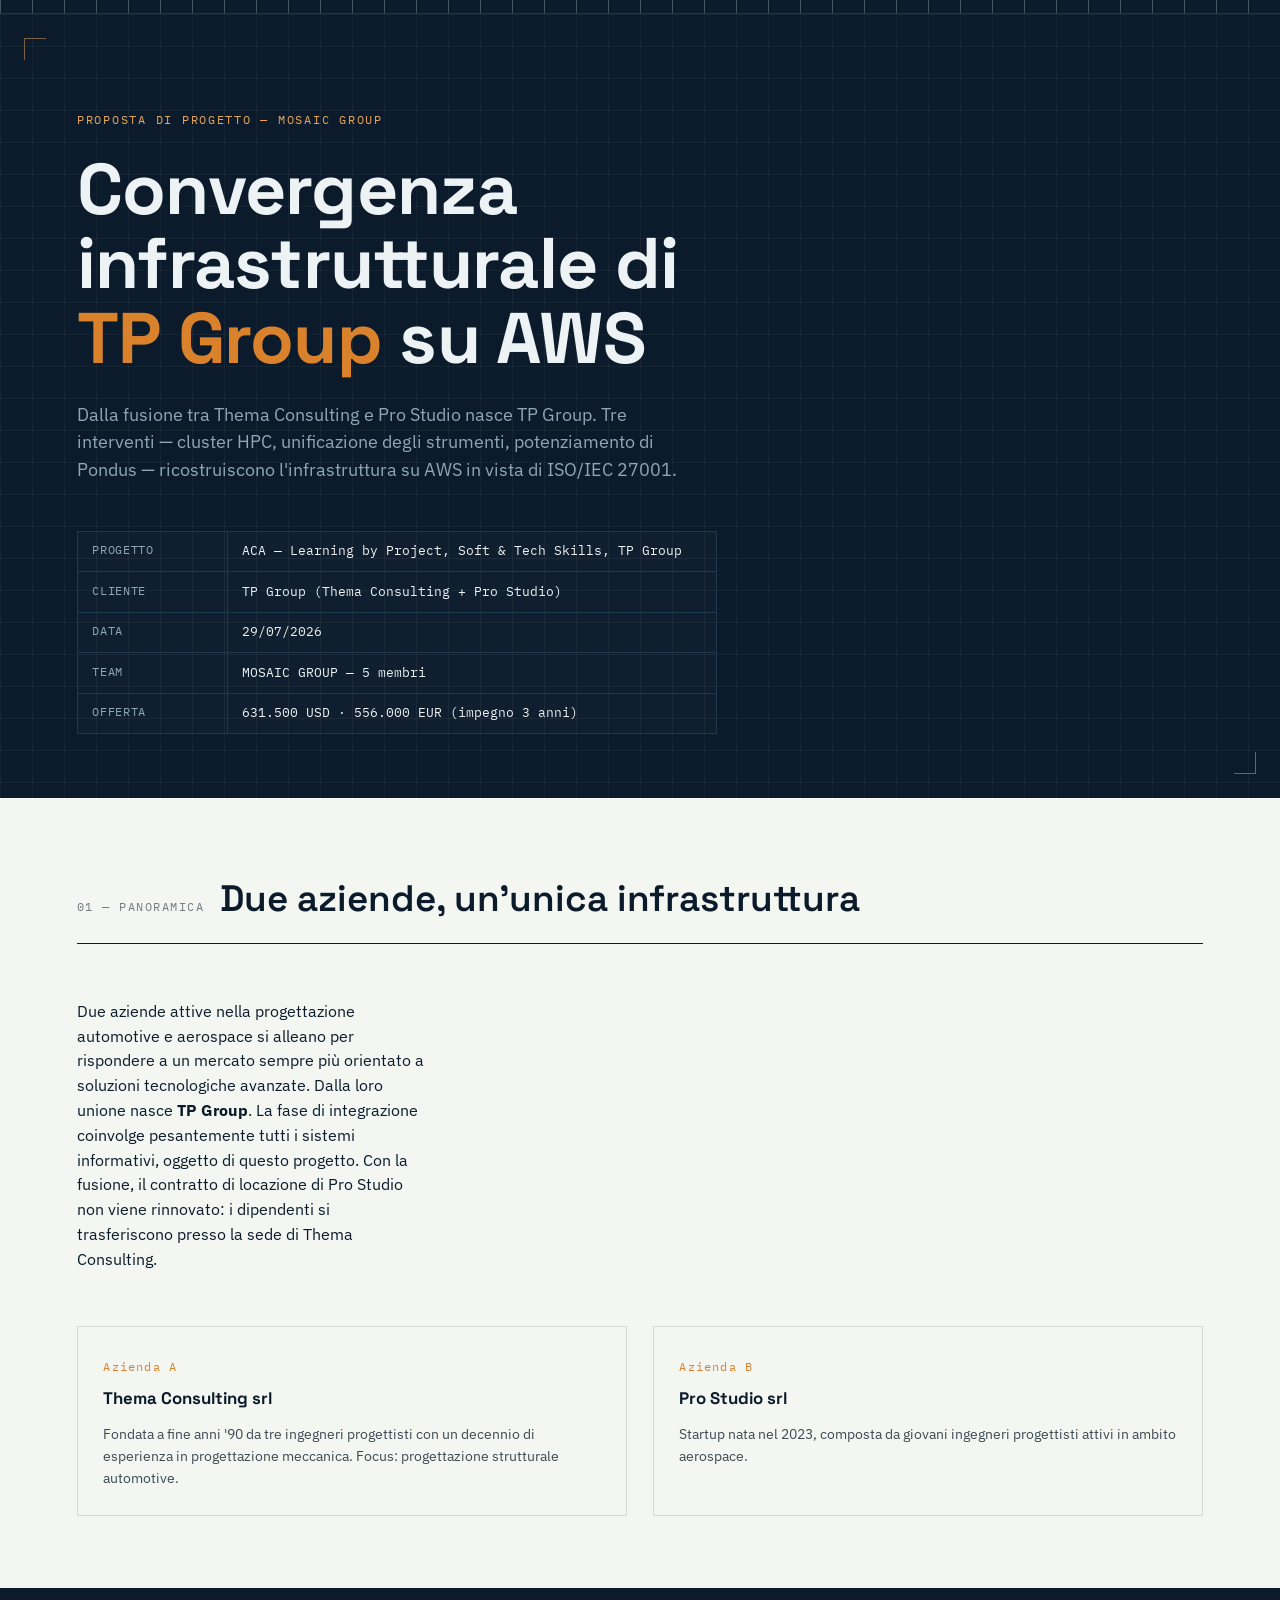
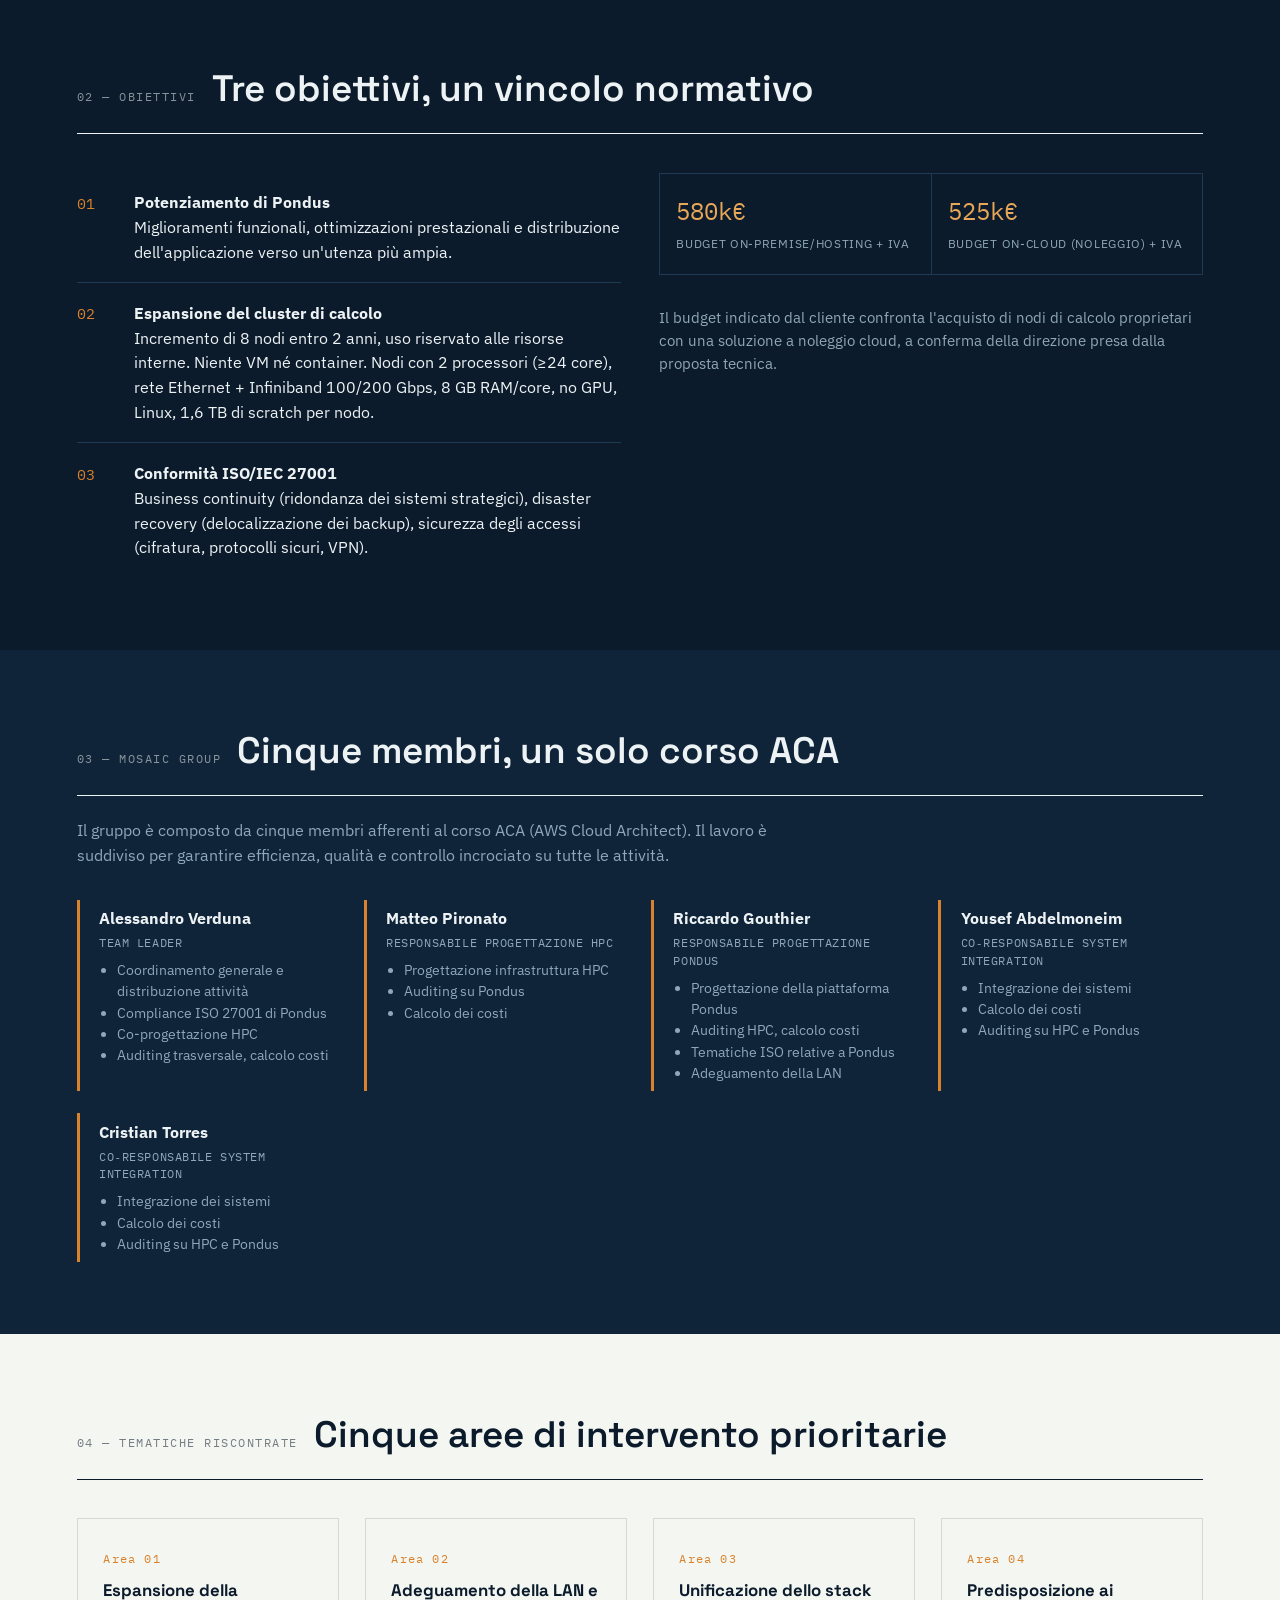
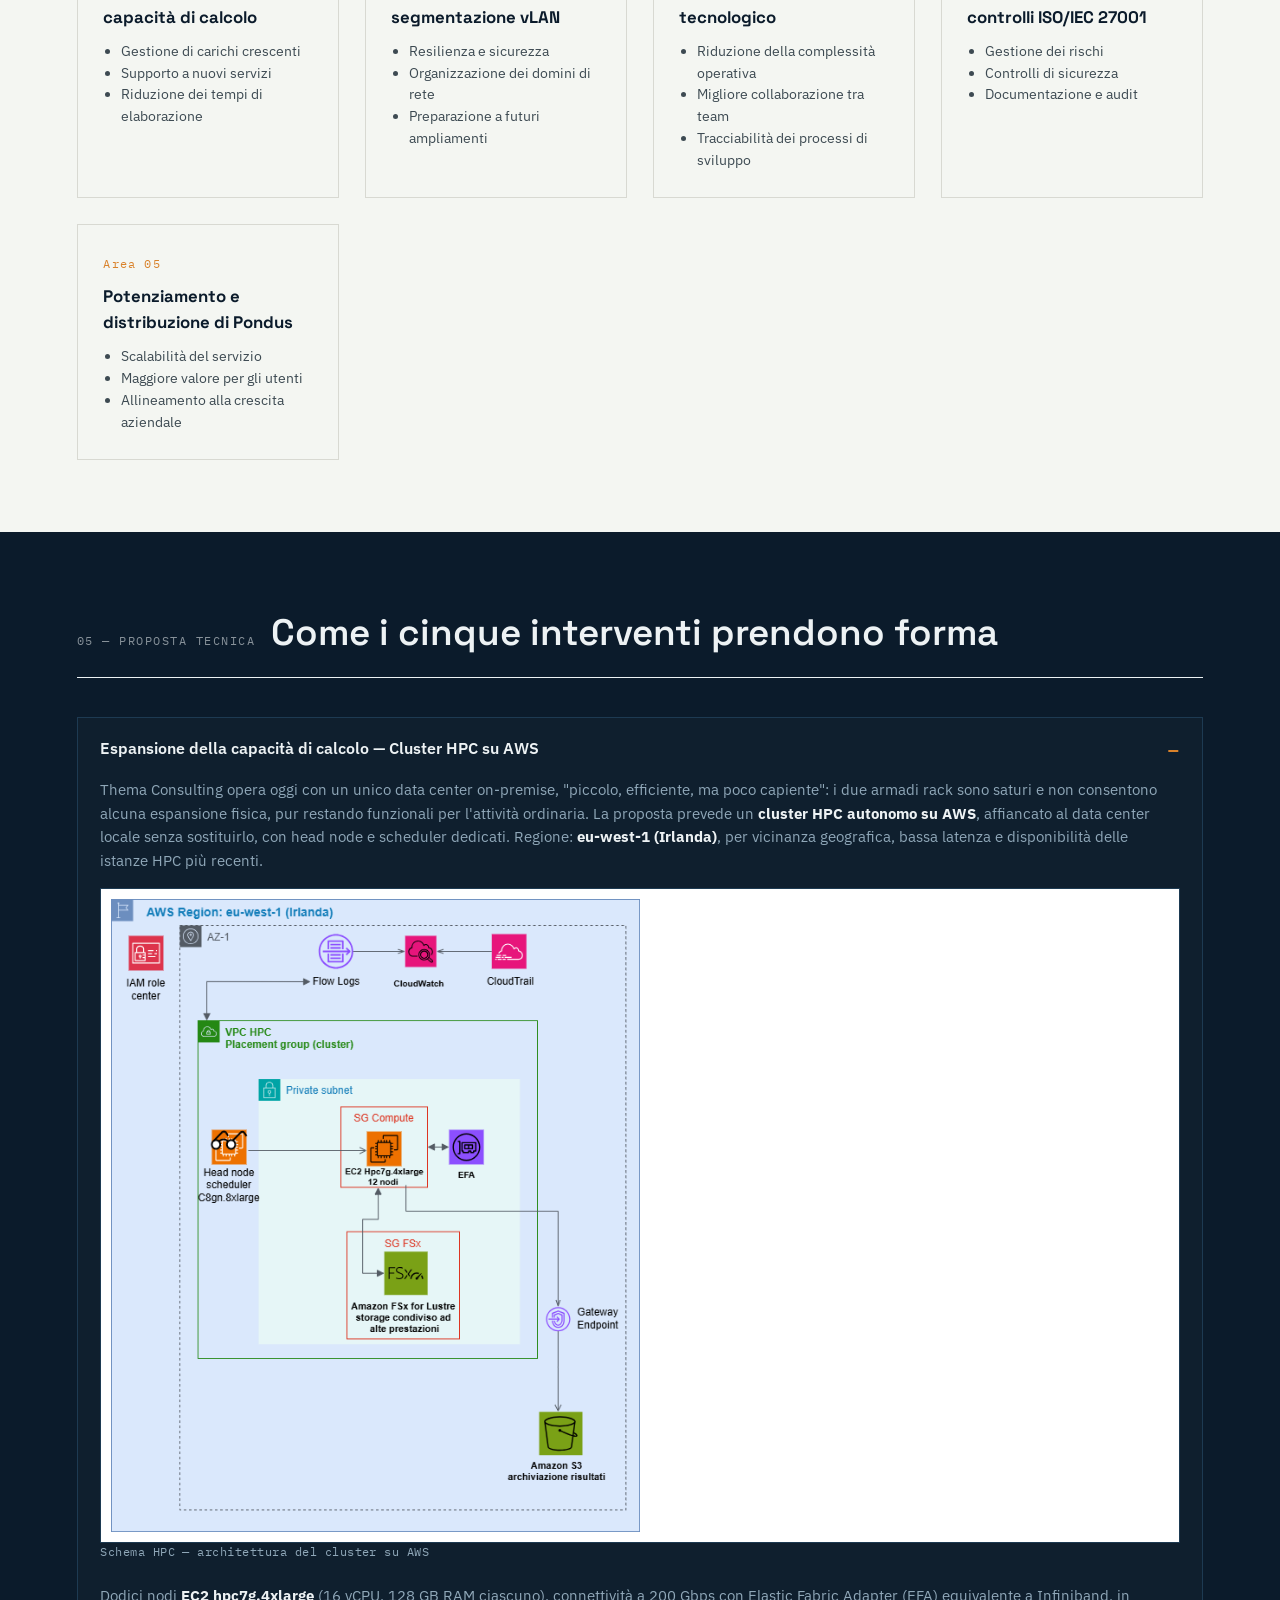
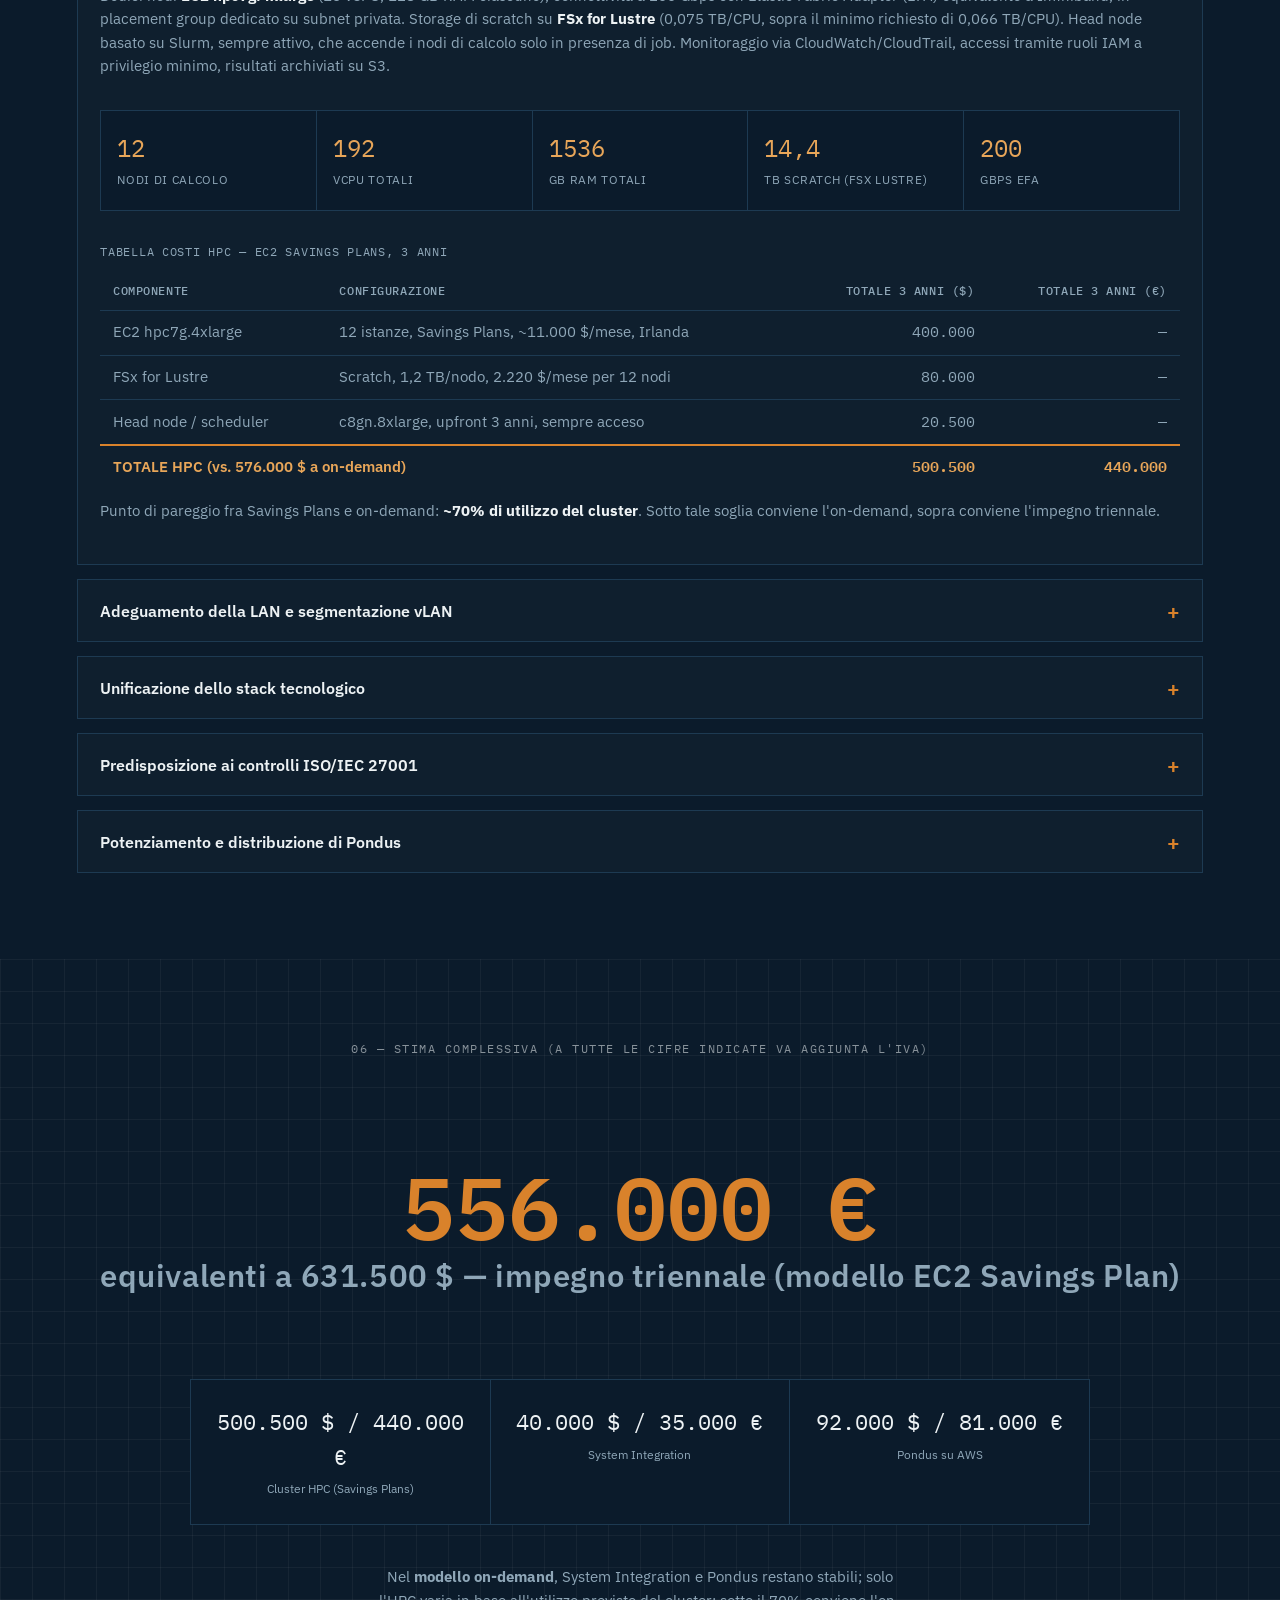
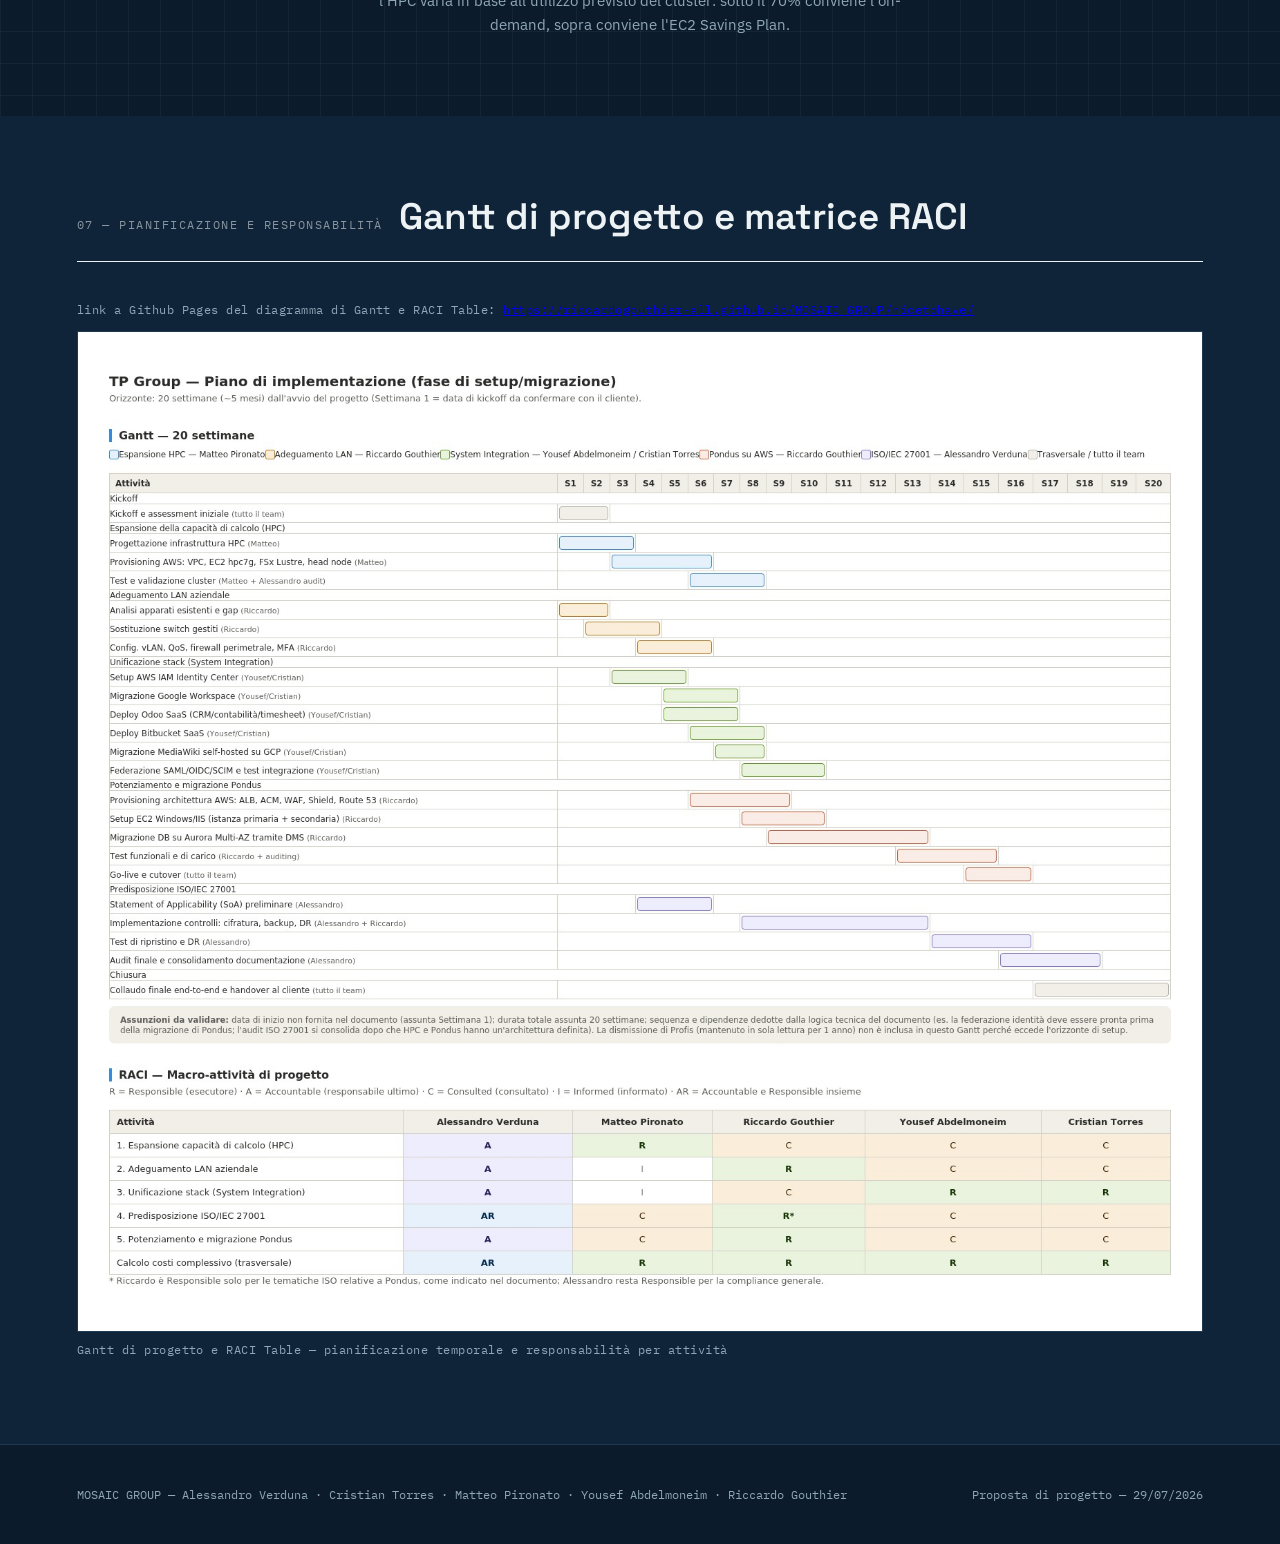
==== commit cf1f92f6: "update index.html ridimensionamento immagini" ====
--- a/MOSAIC_GROUP/index.html
+++ b/MOSAIC_GROUP/index.html
@@ -627,7 +627,7 @@
       <p>Thema Consulting opera oggi con un unico data center on-premise, "piccolo, efficiente, ma poco capiente": i due armadi rack sono saturi e non consentono alcuna espansione fisica, pur restando funzionali per l'attività ordinaria. La proposta prevede un <strong>cluster HPC autonomo su AWS</strong>, affiancato al data center locale senza sostituirlo, con head node e scheduler dedicati. Regione: <strong>eu-west-1 (Irlanda)</strong>, per vicinanza geografica, bassa latenza e disponibilità delle istanze HPC più recenti.</p>
 
       <div class="diagram-frame">
-        <img src="imges/schema-hpc.png" alt="Schema architetturale del cluster HPC su AWS">
+        <img src="imges/schema-hpc.png" style="width: 50%; height: 50%;" alt="Schema architetturale del cluster HPC su AWS">
       </div>
       <p class="diagram-caption">Schema HPC — architettura del cluster su AWS</p>
 
@@ -720,7 +720,7 @@
       <p>Pondus viene ricostruita integralmente su AWS con architettura ridondata e scalabile. Accesso utenti tramite <strong>Application Load Balancer</strong> con terminazione HTTPS (AWS Certificate Manager, rinnovo automatico), affiancato da <strong>Route 53</strong> (DNS, routing, failover), <strong>AWS WAF</strong> (protezione da SQL injection, XSS, bot) e <strong>AWS Shield</strong> (mitigazione DDoS).</p>
 
       <div class="diagram-frame">
-        <img src="imges/schema-pondus.png" alt="Schema architetturale dell'applicazione Pondus su AWS">
+        <img src="imges/schema-pondus.png" style="width: 50%; height: 50%;" alt="Schema architetturale dell'applicazione Pondus su AWS">
       </div>
       <p class="diagram-caption">Schema Pondus — architettura applicativa su AWS</p>
 
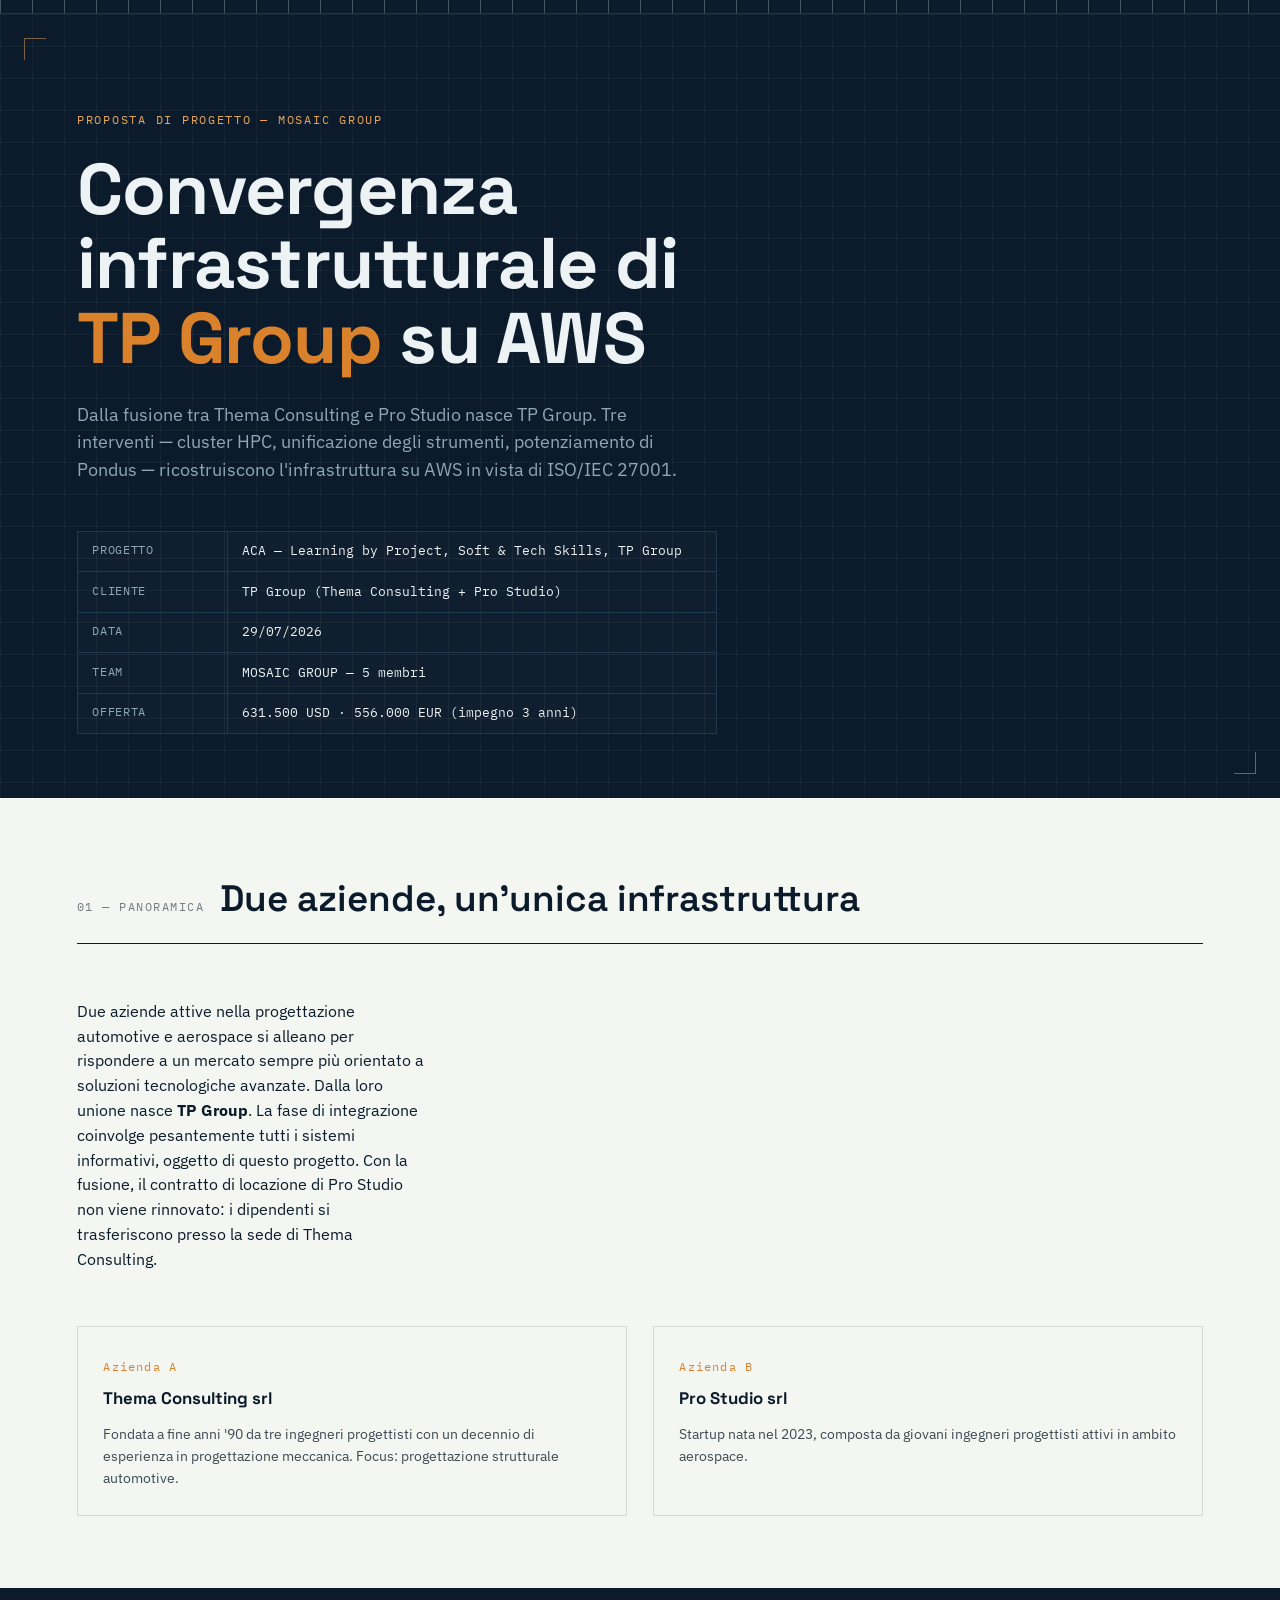
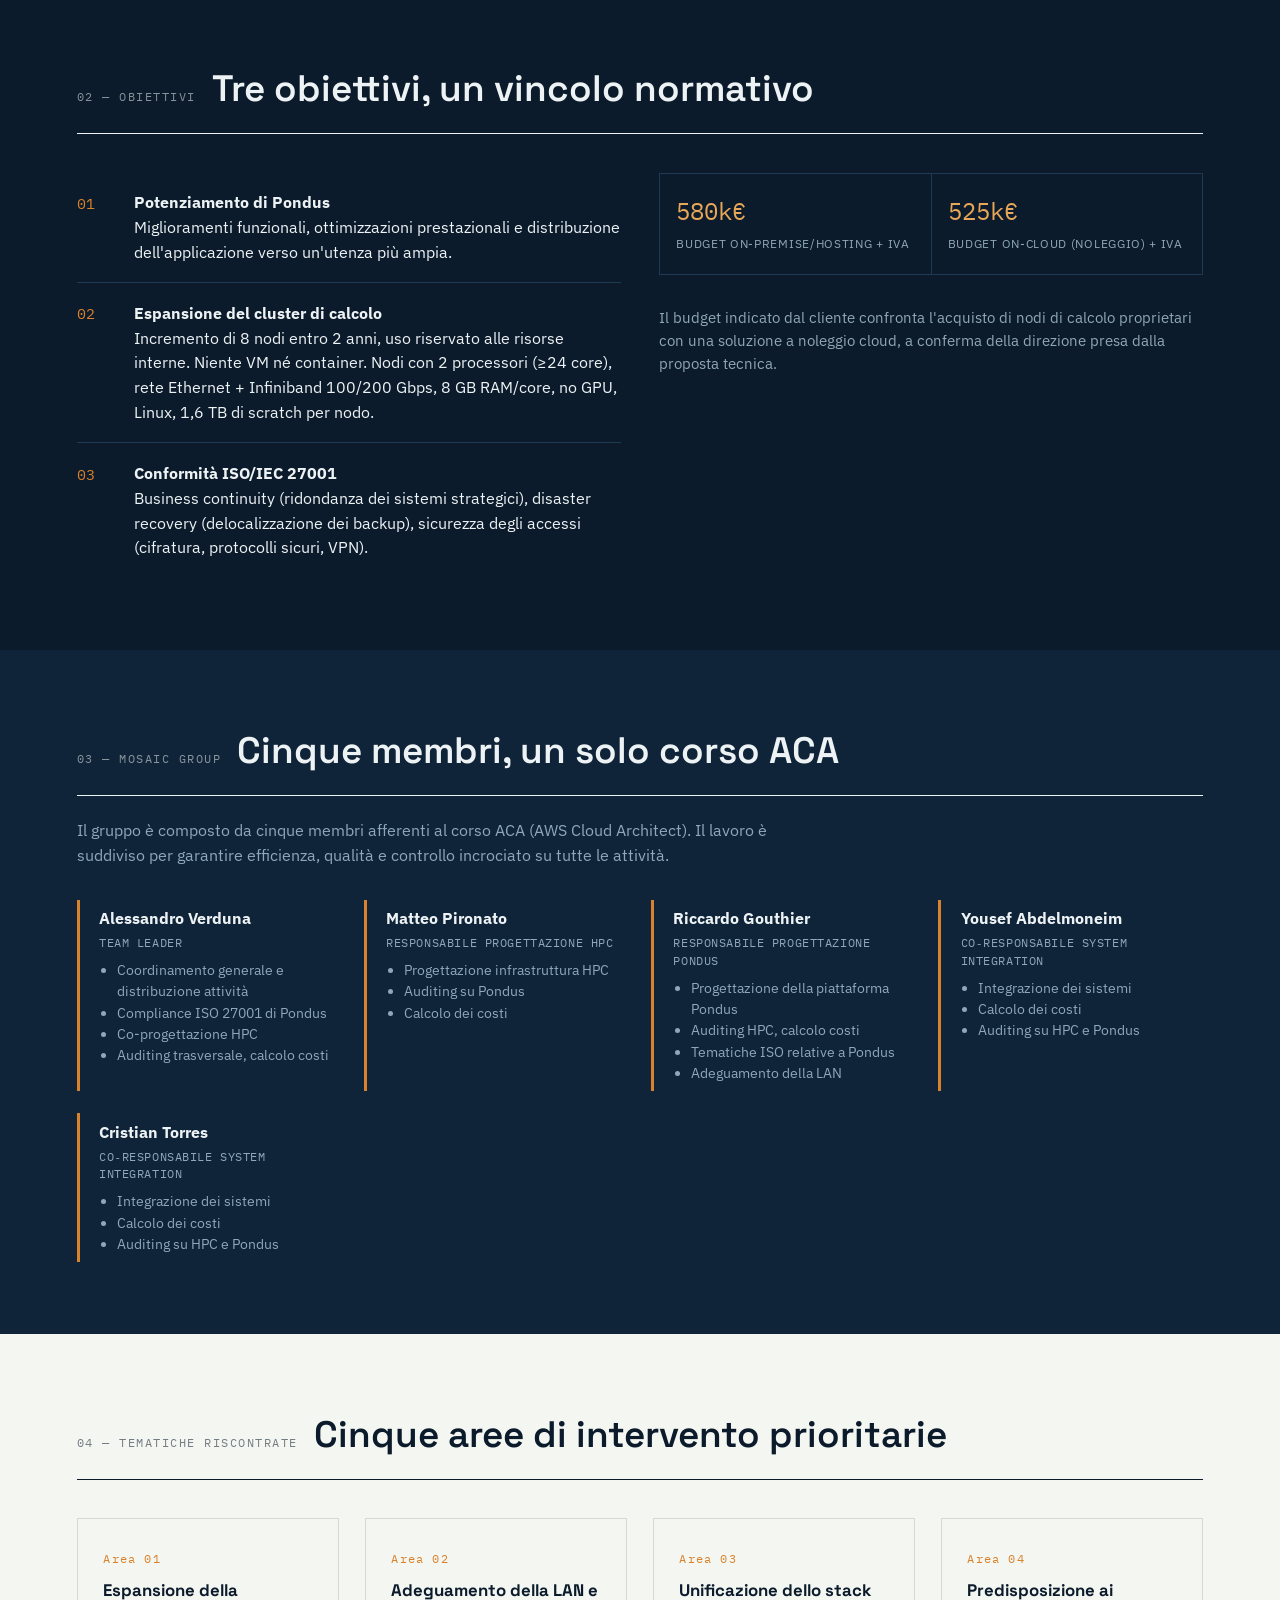
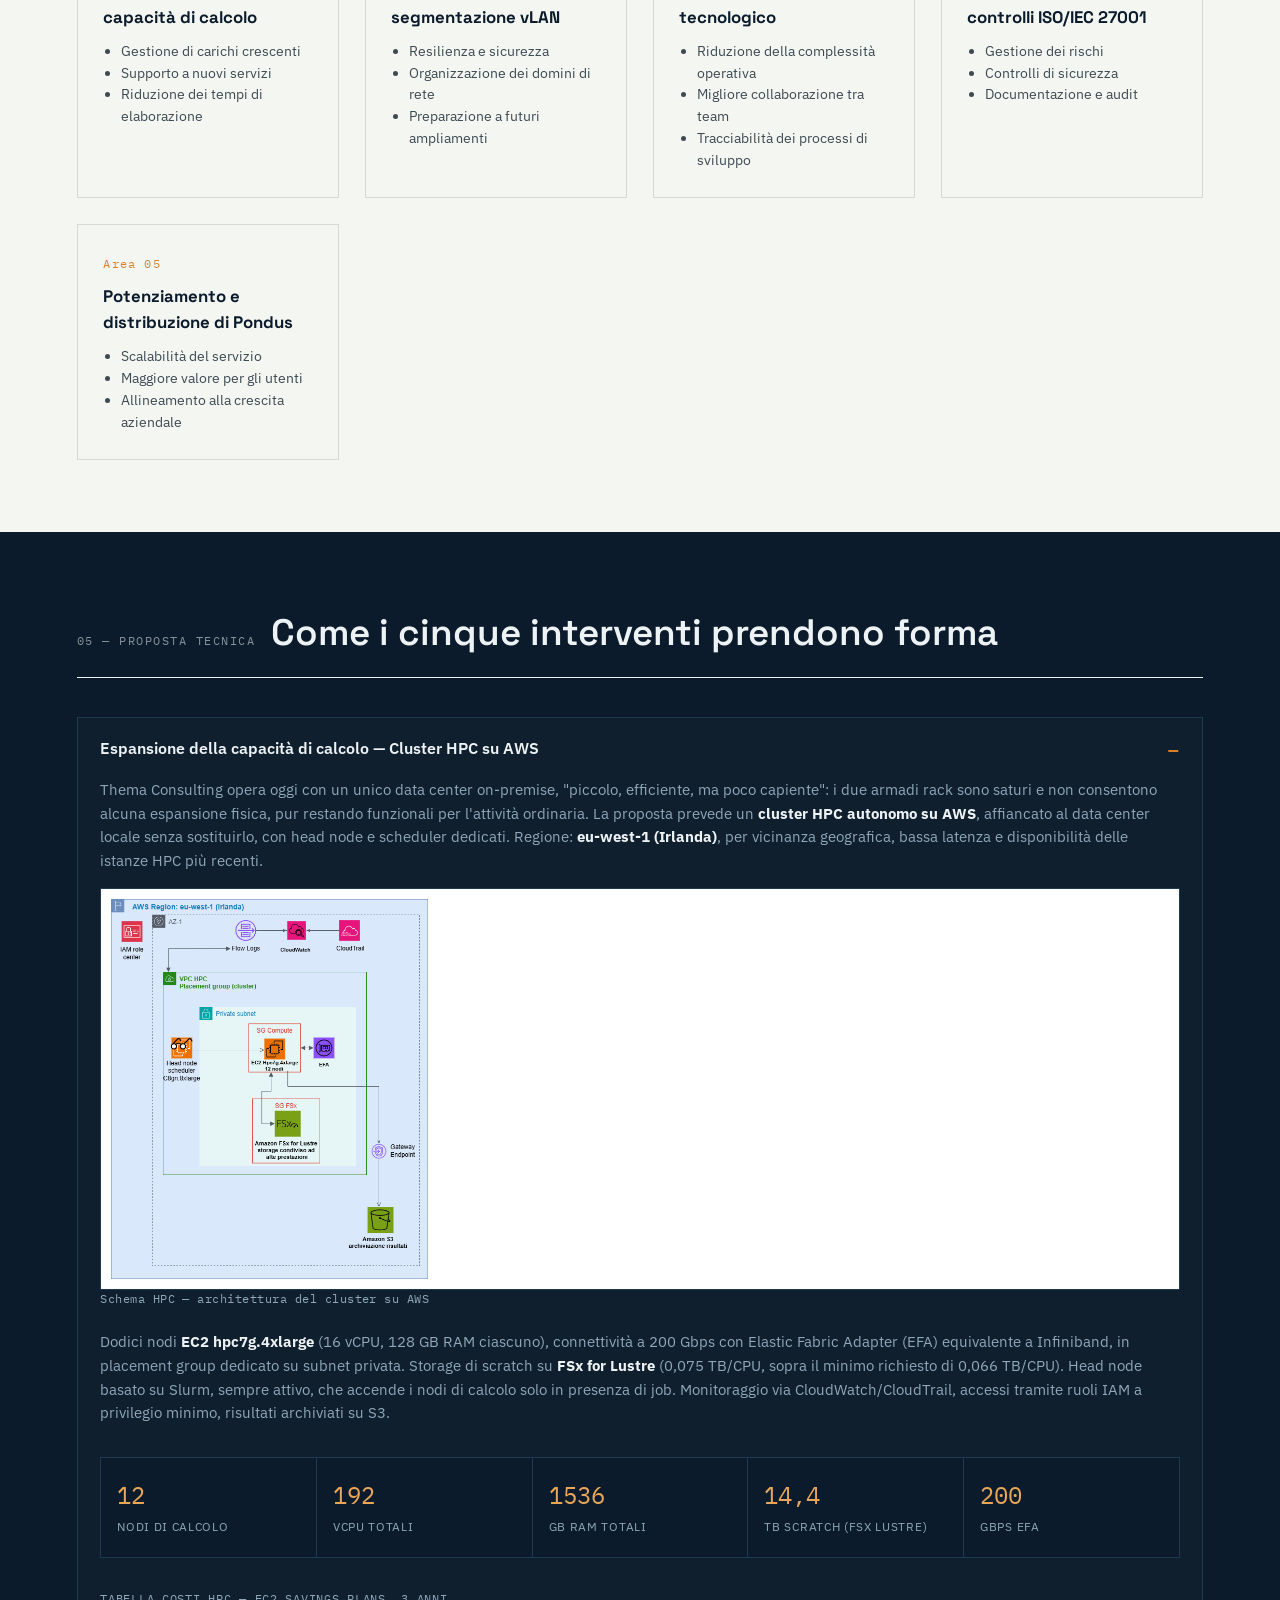
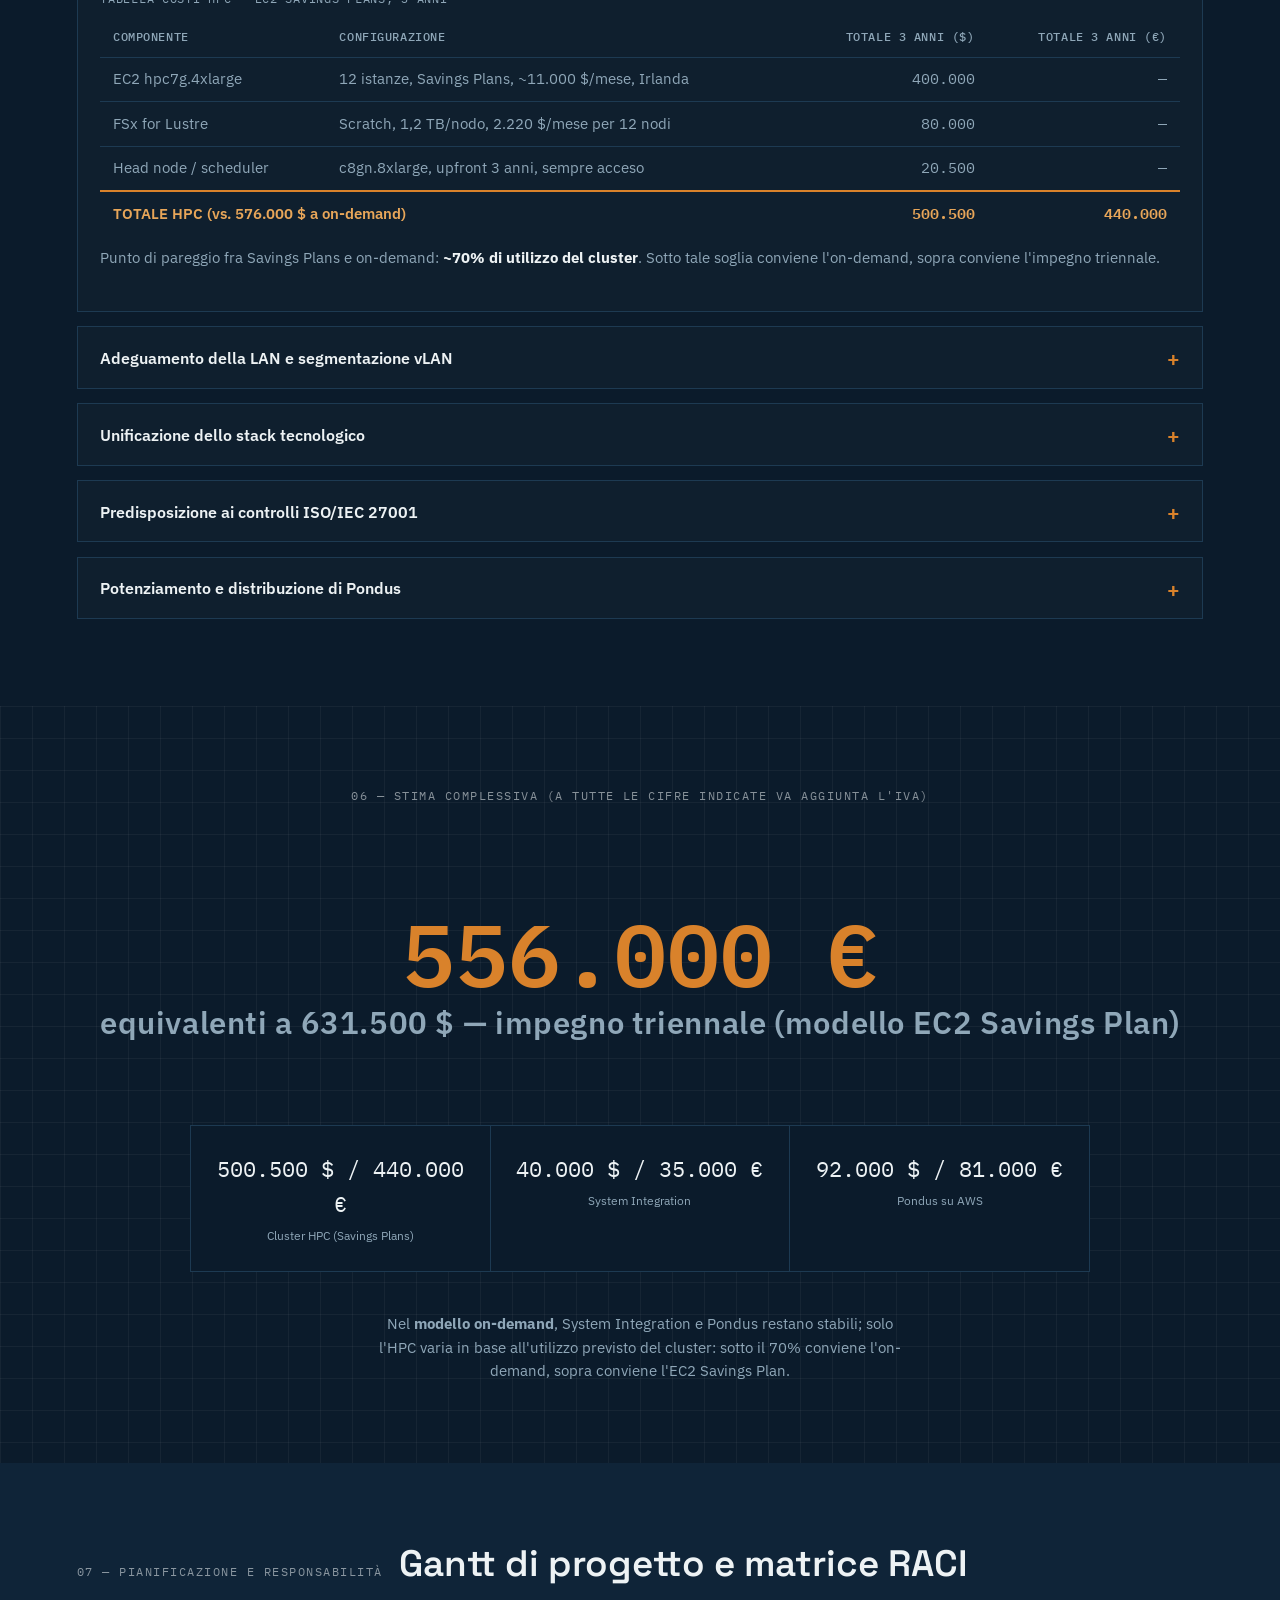
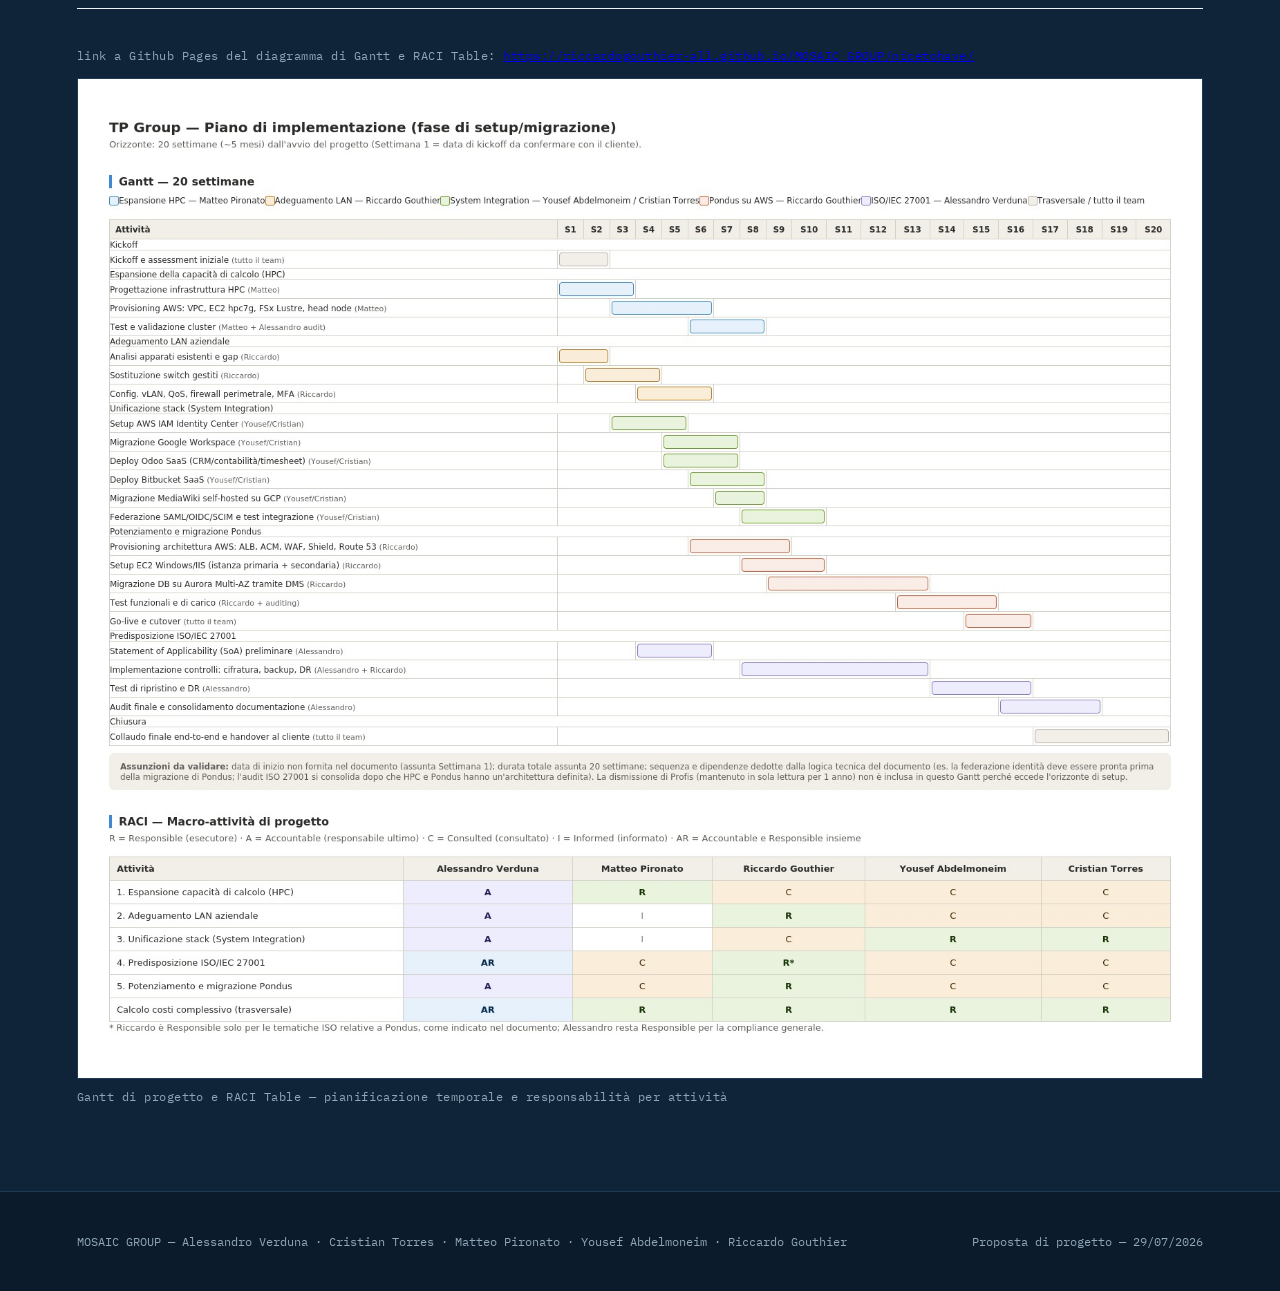
==== commit e8fb4d3d: "30% on hpc scheme" ====
--- a/MOSAIC_GROUP/index.html
+++ b/MOSAIC_GROUP/index.html
@@ -627,7 +627,7 @@
       <p>Thema Consulting opera oggi con un unico data center on-premise, "piccolo, efficiente, ma poco capiente": i due armadi rack sono saturi e non consentono alcuna espansione fisica, pur restando funzionali per l'attività ordinaria. La proposta prevede un <strong>cluster HPC autonomo su AWS</strong>, affiancato al data center locale senza sostituirlo, con head node e scheduler dedicati. Regione: <strong>eu-west-1 (Irlanda)</strong>, per vicinanza geografica, bassa latenza e disponibilità delle istanze HPC più recenti.</p>
 
       <div class="diagram-frame">
-        <img src="imges/schema-hpc.png" style="width: 50%; height: 50%;" alt="Schema architetturale del cluster HPC su AWS">
+        <img src="imges/schema-hpc.png" style="width: 30%; height: 30%;" alt="Schema architetturale del cluster HPC su AWS">
       </div>
       <p class="diagram-caption">Schema HPC — architettura del cluster su AWS</p>
 
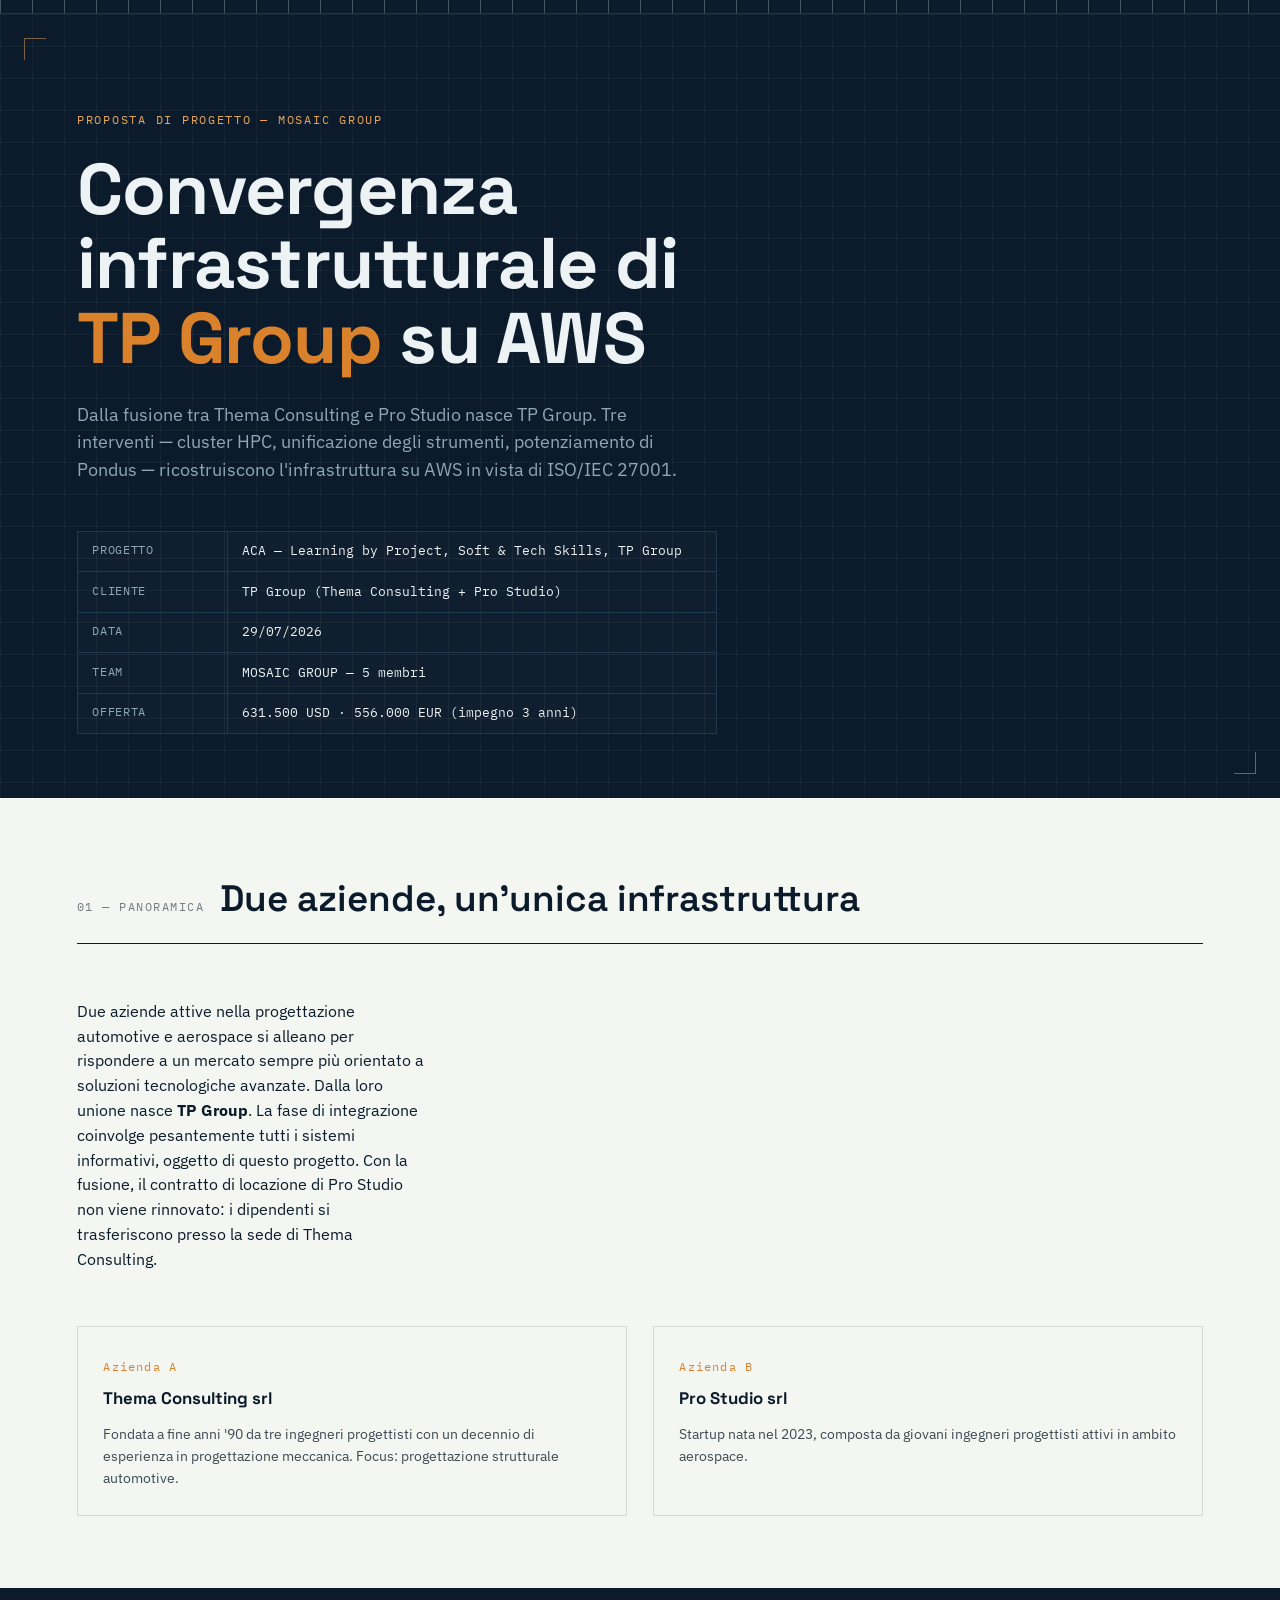
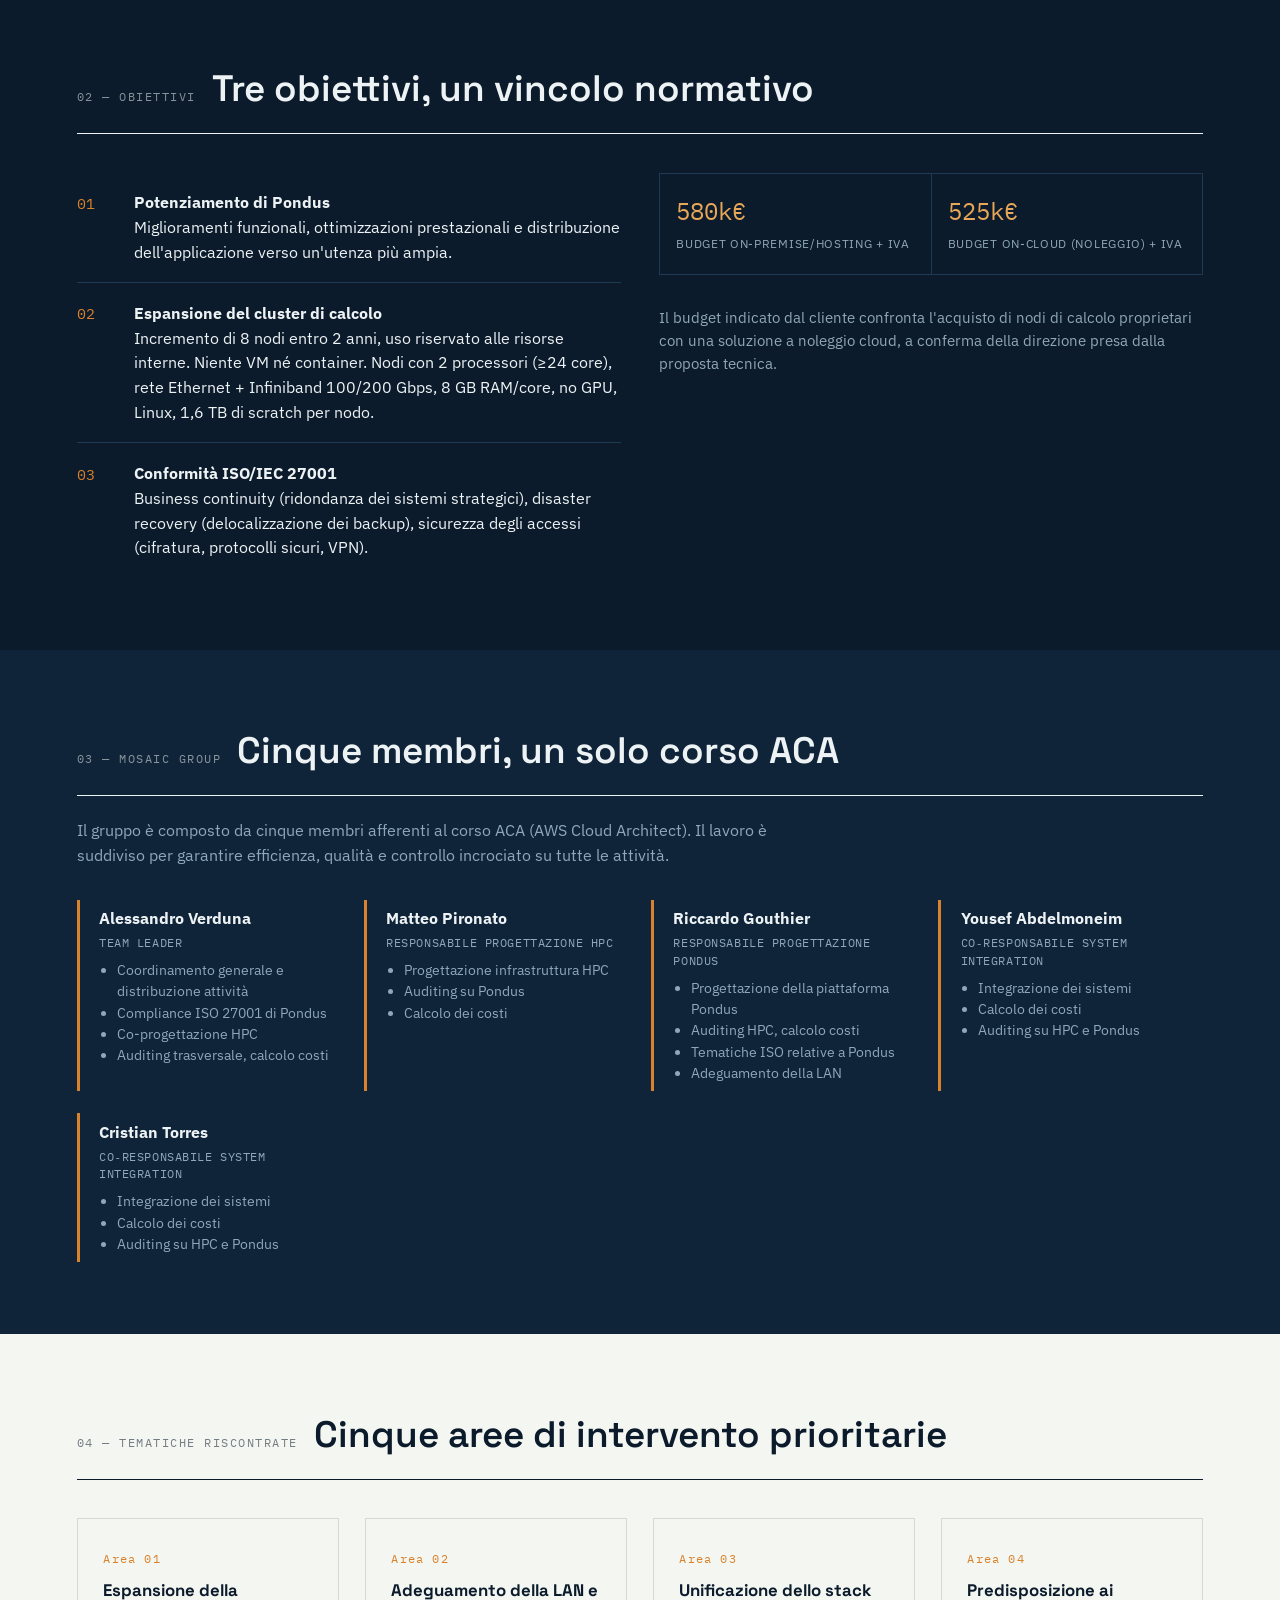
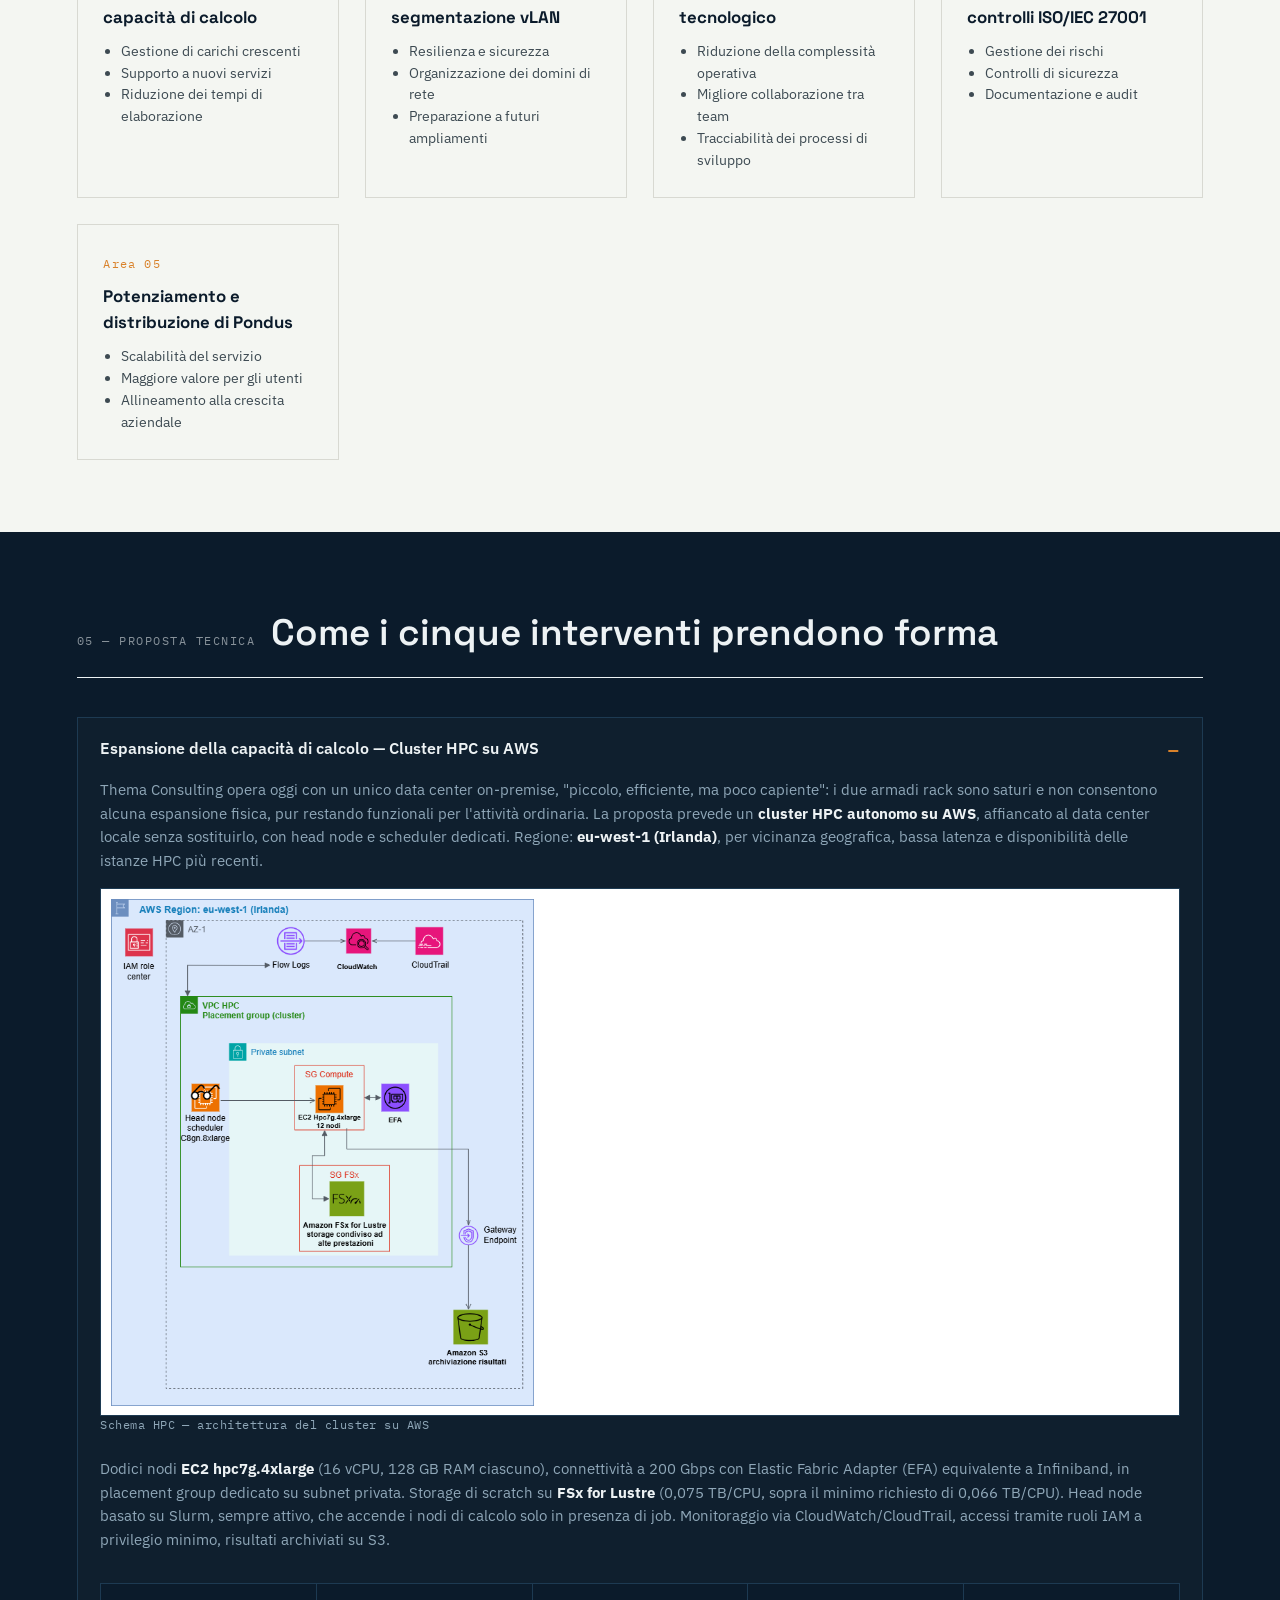
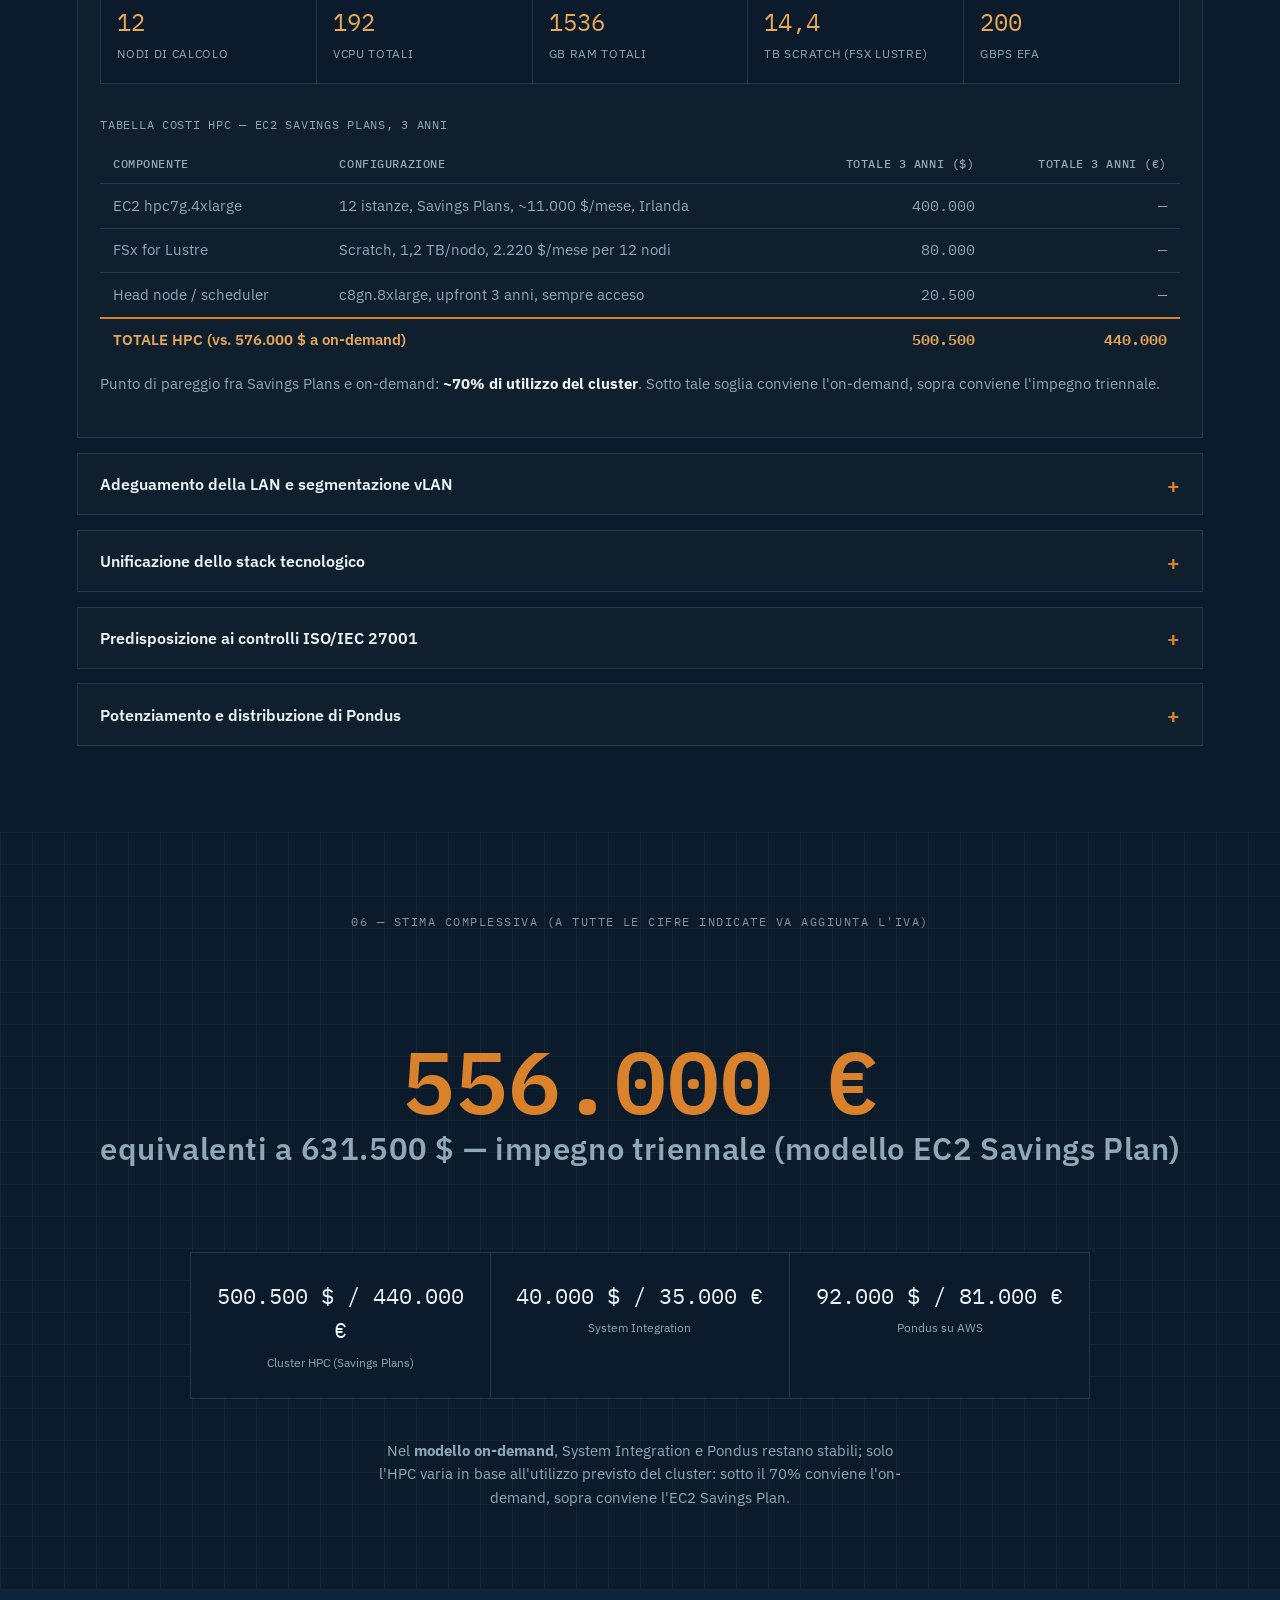
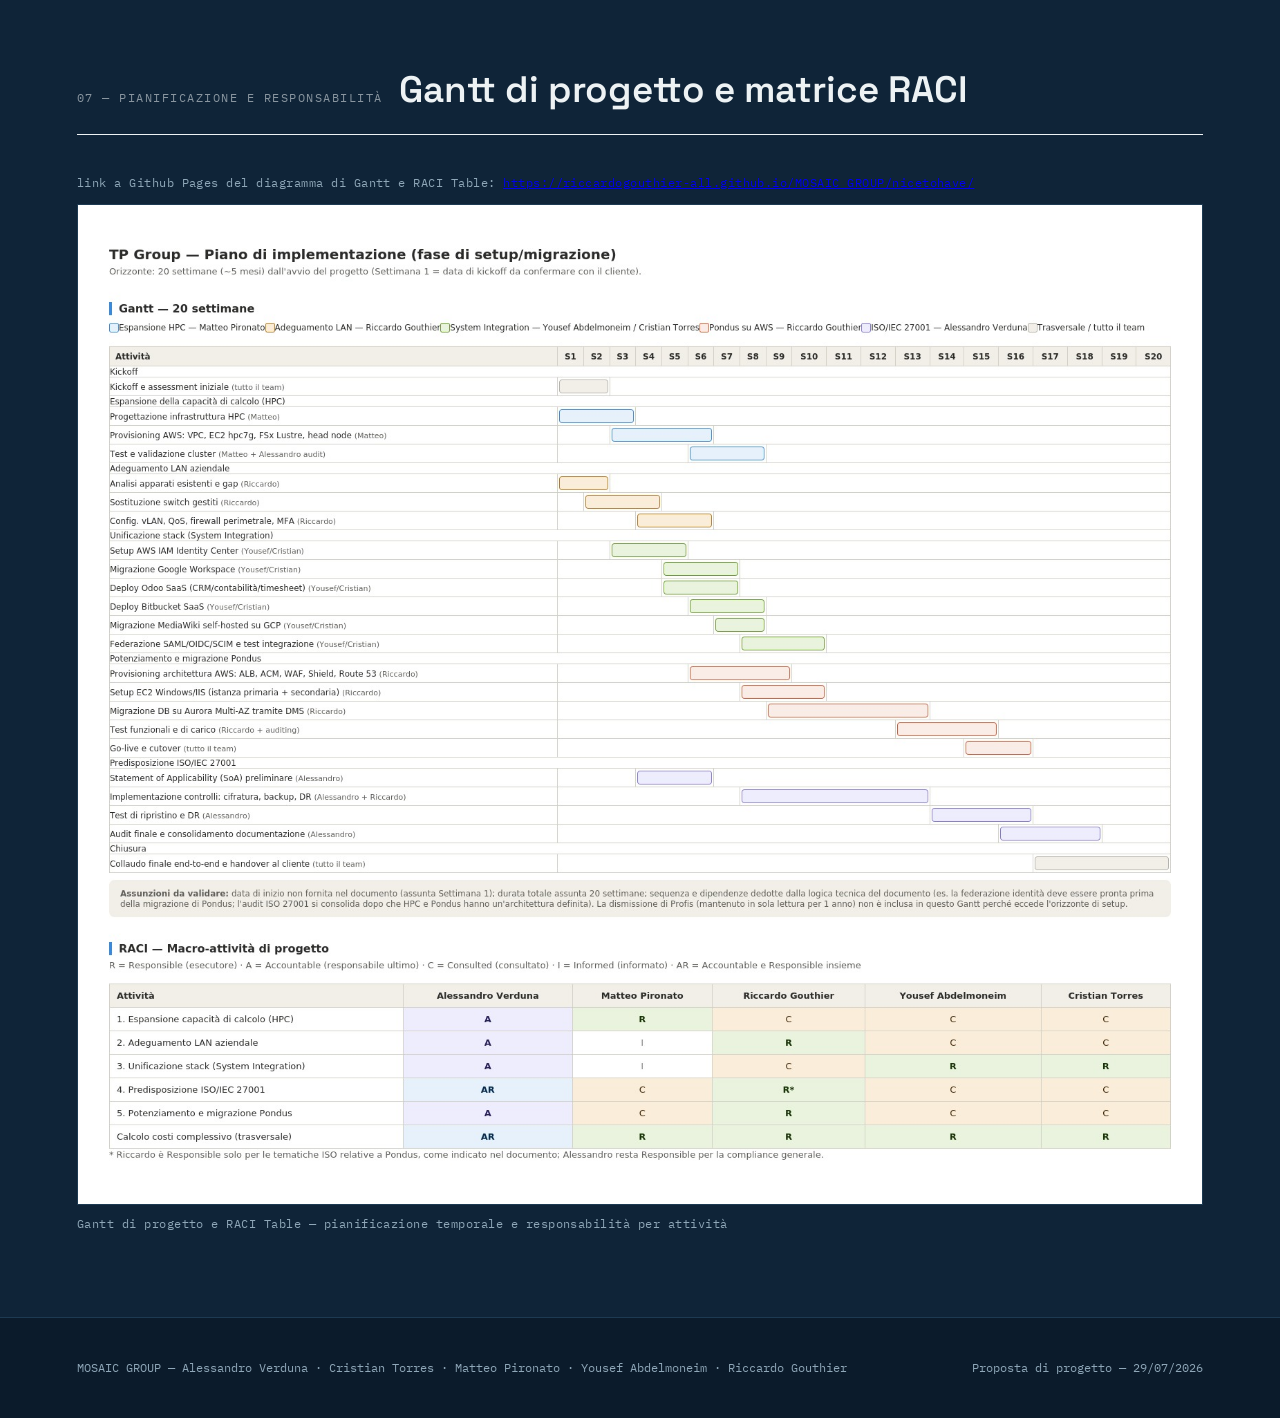
==== commit 3ad40c3c: "40%" ====
--- a/MOSAIC_GROUP/index.html
+++ b/MOSAIC_GROUP/index.html
@@ -627,7 +627,7 @@
       <p>Thema Consulting opera oggi con un unico data center on-premise, "piccolo, efficiente, ma poco capiente": i due armadi rack sono saturi e non consentono alcuna espansione fisica, pur restando funzionali per l'attività ordinaria. La proposta prevede un <strong>cluster HPC autonomo su AWS</strong>, affiancato al data center locale senza sostituirlo, con head node e scheduler dedicati. Regione: <strong>eu-west-1 (Irlanda)</strong>, per vicinanza geografica, bassa latenza e disponibilità delle istanze HPC più recenti.</p>
 
       <div class="diagram-frame">
-        <img src="imges/schema-hpc.png" style="width: 30%; height: 30%;" alt="Schema architetturale del cluster HPC su AWS">
+        <img src="imges/schema-hpc.png" style="width: 40%; height: 40%;" alt="Schema architetturale del cluster HPC su AWS">
       </div>
       <p class="diagram-caption">Schema HPC — architettura del cluster su AWS</p>
 
